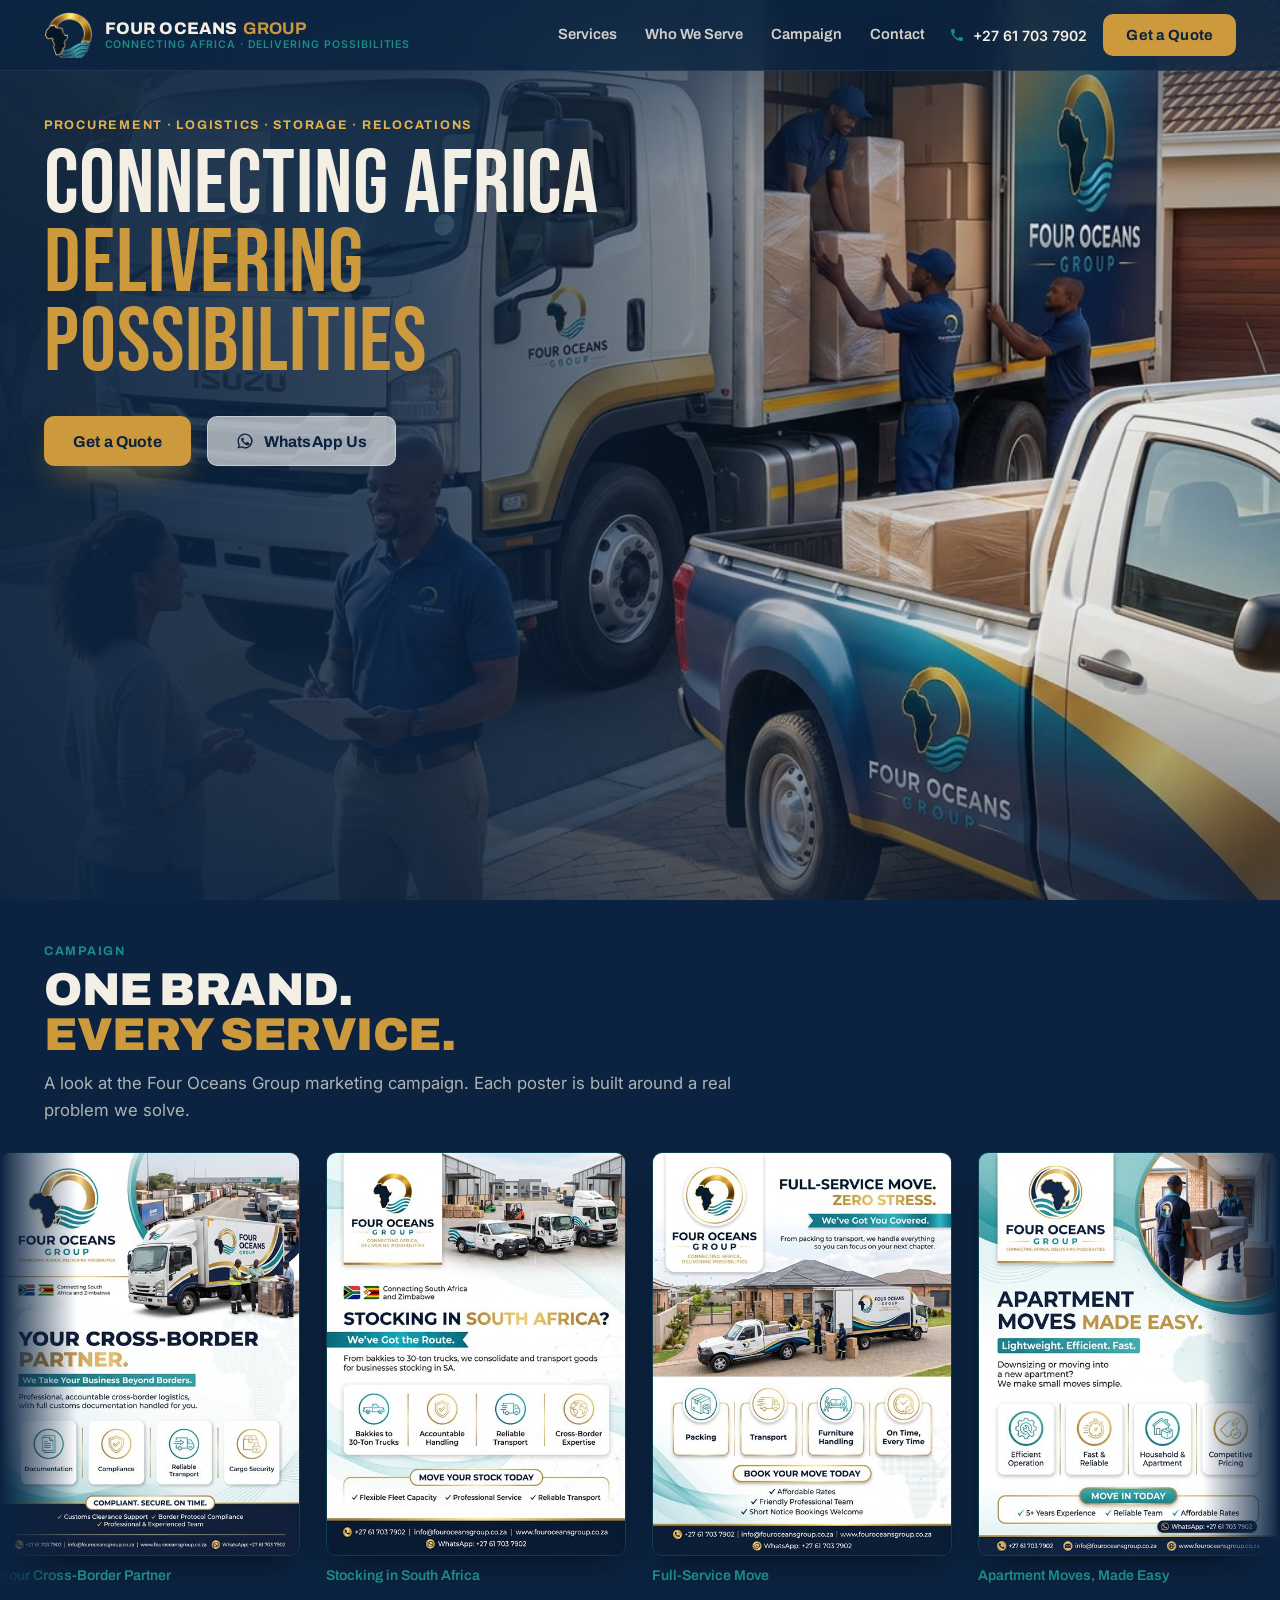
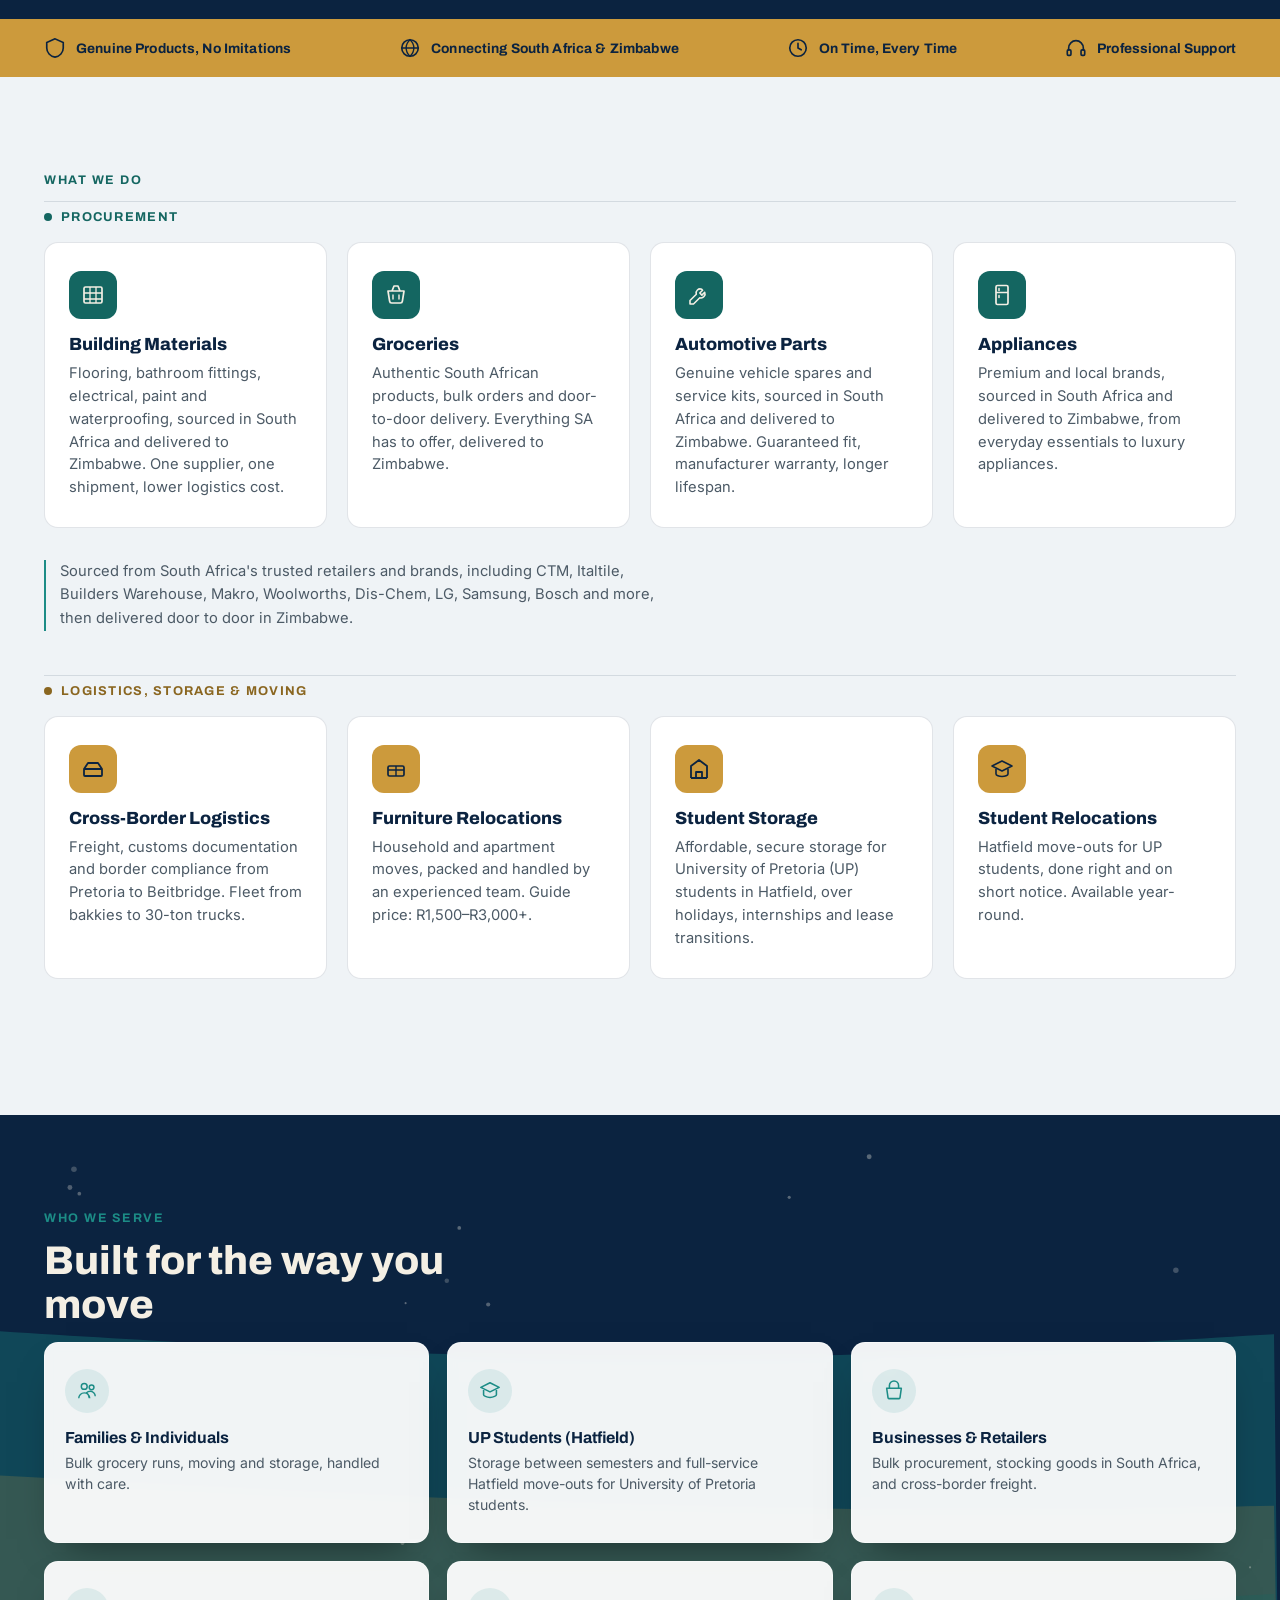
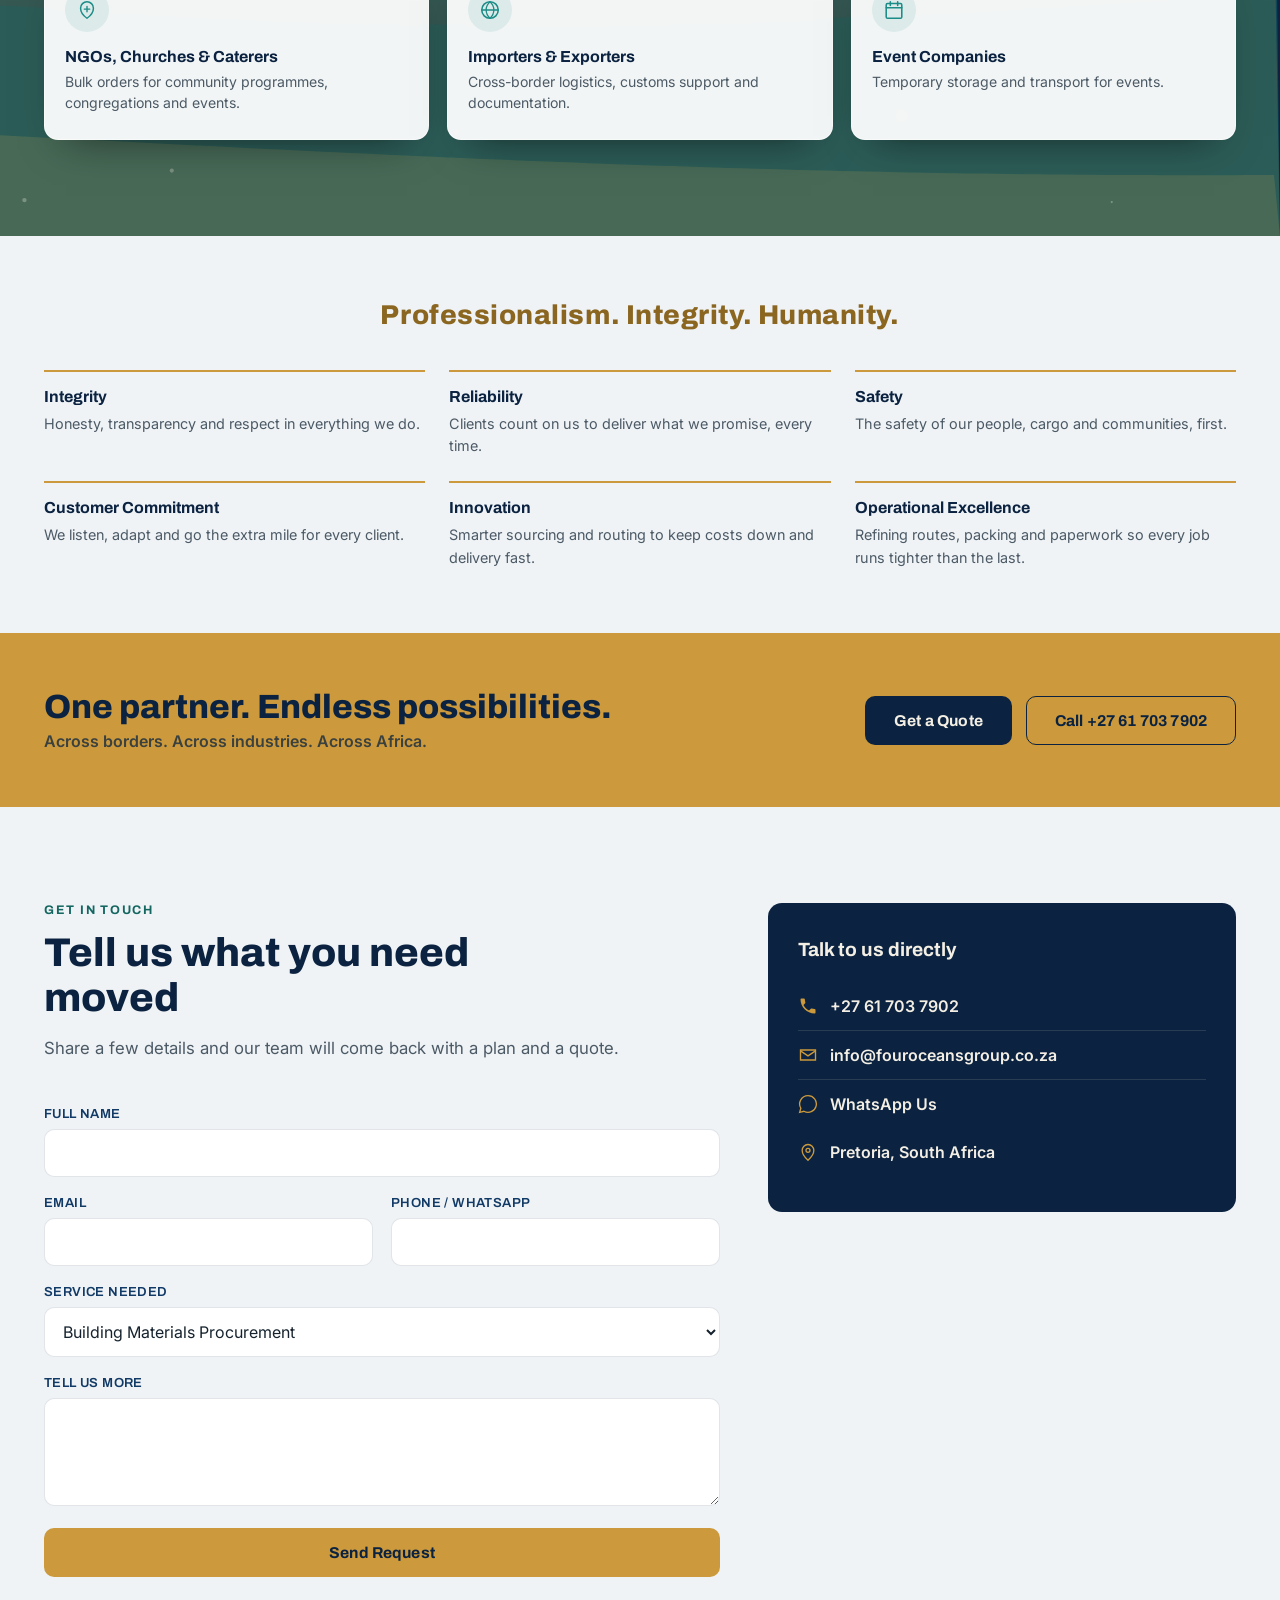
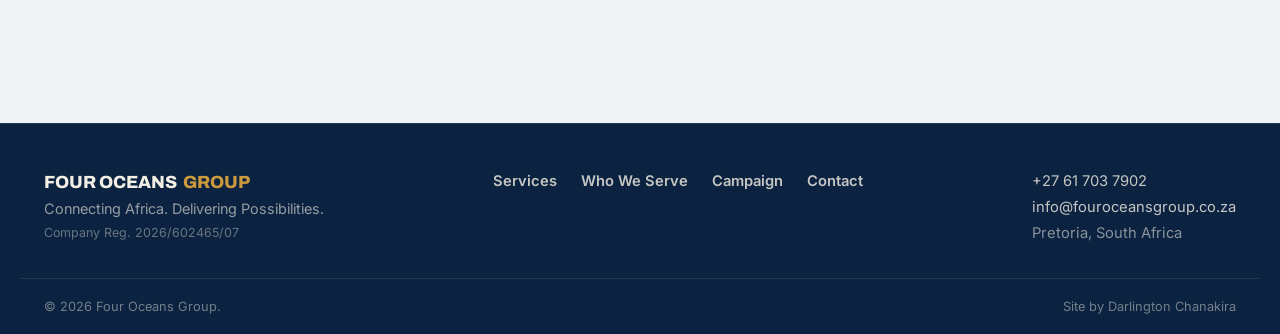
==== index.html @ b6665a86 "Remove services section heading and lead paragraph" ====
<!doctype html>
<html lang="en">
<head>
<meta charset="UTF-8">
<meta name="viewport" content="width=device-width, initial-scale=1.0">
<title>Four Oceans Group: Connecting Africa, Delivering Possibilities</title>
<meta name="description" content="Four Oceans Group delivers building materials, groceries, auto parts and appliances procurement, plus cross-border logistics, storage and relocations, connecting South Africa and Zimbabwe.">
<link rel="icon" href="data:,">
<link rel="preconnect" href="https://fonts.googleapis.com">
<link rel="preconnect" href="https://fonts.gstatic.com" crossorigin>
<link href="https://fonts.googleapis.com/css2?family=Archivo:wght@500;600;700;800;900&family=Bebas+Neue&family=Inter:wght@400;500;600;700&display=swap" rel="stylesheet">
<link rel="stylesheet" href="styles.css">
</head>
<body>

<!-- ============ NAV ============ -->
<header class="topbar" id="topbar">
  <div class="wrap topbar__inner">
    <a href="#top" class="brand" aria-label="Four Oceans Group home">
      <img class="brand__mark" src="assets/logo-mark.png" alt="" width="210" height="199">
      <span class="brand__word">
        <span class="brand__name">FOUR OCEANS<em>GROUP</em></span>
        <span class="brand__tag">Connecting Africa · Delivering Possibilities</span>
      </span>
    </a>

    <nav class="nav" id="siteNav" aria-label="Primary">
      <a href="#services">Services</a>
      <a href="#who-we-serve">Who We Serve</a>
      <a href="#campaign">Campaign</a>
      <a href="#contact">Contact</a>
    </nav>

    <div class="topbar__actions">
      <a class="phone-chip" href="tel:+27617037902">
        <svg viewBox="0 0 24 24" aria-hidden="true"><path d="M6.6 10.8c1.4 2.8 3.8 5.2 6.6 6.6l2.2-2.2c.3-.3.7-.4 1-.2 1.1.4 2.3.6 3.6.6.6 0 1 .4 1 1V20c0 .6-.4 1-1 1C10.6 21 3 13.4 3 4c0-.6.4-1 1-1h3.2c.6 0 1 .4 1 1 0 1.3.2 2.5.6 3.6.1.3 0 .7-.2 1z" fill="currentColor"/></svg>
        <span>+27 61 703 7902</span>
      </a>
      <a class="btn btn--gold" href="#contact">Get a Quote</a>
    </div>

    <button class="nav-toggle" id="navToggle" aria-expanded="false" aria-controls="siteNav" aria-label="Toggle menu">
      <span></span><span></span><span></span>
    </button>
  </div>
</header>

<main id="top">

  <!-- ============ HERO ============ -->
  <section class="hero">
    <div class="hero__bg">
      <img class="hero__photo" src="assets/hero-truck-raw.png" alt="A Four Oceans Group mover with a clipboard greeting a client on her driveway, while staff load boxes into the liveried box truck and bakkie behind them" width="1024" height="1024">
      <div class="hero__scrim"></div>
    </div>

    <div class="wrap hero__inner">
      <div class="hero__copy">
        <p class="eyebrow">Procurement · Logistics · Storage · Relocations</p>
        <h1 class="hero__headline"><span class="hero__headline-line">Connecting Africa</span><span class="hero__headline-accent">Delivering Possibilities</span></h1>
        <div class="hero__ctas">
          <a class="btn btn--gold btn--lg" href="#contact">Get a Quote</a>
          <a class="btn btn--outline btn--lg" href="https://wa.me/27617037902" target="_blank" rel="noopener">
            <svg viewBox="0 0 24 24" aria-hidden="true"><path d="M12 2a10 10 0 0 0-8.6 15.1L2 22l5.1-1.3A10 10 0 1 0 12 2zm0 18.2a8.2 8.2 0 0 1-4.2-1.1l-.3-.2-3 .8.8-2.9-.2-.3A8.2 8.2 0 1 1 12 20.2zm4.5-6.1c-.2-.1-1.5-.7-1.7-.8-.2-.1-.4-.1-.6.1-.2.2-.7.8-.8 1-.2.2-.3.2-.5.1-.2-.1-1-.4-1.9-1.2-.7-.6-1.2-1.4-1.3-1.6-.1-.2 0-.4.1-.5l.4-.4c.1-.1.2-.3.3-.4.1-.2 0-.3 0-.5s-.6-1.5-.8-2c-.2-.5-.4-.4-.6-.4h-.5c-.2 0-.5.1-.7.3-.2.2-.9.9-.9 2.2s1 2.6 1.1 2.8c.1.2 2 3 4.7 4.3.7.3 1.2.5 1.6.6.7.2 1.3.2 1.8.1.5-.1 1.5-.6 1.8-1.2.2-.6.2-1.1.2-1.2-.1-.1-.3-.2-.5-.3z" fill="currentColor"/></svg>
            <span>WhatsApp Us</span>
          </a>
        </div>
      </div>
    </div>
  </section>

  <!-- ============ POSTER CAMPAIGN ============ -->
  <section class="poster-campaign" id="campaign">
    <div class="wrap">
      <p class="eyebrow eyebrow--dark">Campaign</p>
      <h2 class="section-title">One brand.<span class="poster-campaign__accent">Every service.</span></h2>
      <p class="section-lead">A look at the Four Oceans Group marketing campaign. Each poster is built around a real problem we solve.</p>
    </div>

    <div class="poster-marquee" role="region" aria-label="Four Oceans Group poster campaign">
      <div class="poster-marquee__track" id="posterTrack">
        <div class="poster-marquee__item"><img src="assets/posters/Your-Cross-Border-Partner-Poster.jpg" alt="Four Oceans Group poster: Your Cross-Border Partner" loading="lazy"><span>Your Cross-Border Partner</span></div>
        <div class="poster-marquee__item"><img src="assets/posters/Stocking-In-South-Africa-Poster.jpg" alt="Four Oceans Group poster: Stocking in South Africa" loading="lazy"><span>Stocking in South Africa</span></div>
        <div class="poster-marquee__item"><img src="assets/posters/Full-Service-Move-Poster.jpg" alt="Four Oceans Group poster: Full-Service Move" loading="lazy"><span>Full-Service Move</span></div>
        <div class="poster-marquee__item"><img src="assets/posters/Apartment-Moves-Made-Easy-Poster.jpg" alt="Four Oceans Group poster: Apartment Moves, Made Easy" loading="lazy"><span>Apartment Moves, Made Easy</span></div>
        <div class="poster-marquee__item"><img src="assets/posters/Everything-SA-Poster.jpg" alt="Four Oceans Group poster: Everything SA" loading="lazy"><span>Everything SA</span></div>
        <div class="poster-marquee__item"><img src="assets/posters/Bulk-Orders-For-Business-Poster.jpg" alt="Four Oceans Group poster: Bulk Orders for Business" loading="lazy"><span>Bulk Orders for Business</span></div>
        <div class="poster-marquee__item"><img src="assets/posters/Genuine-Parts-Poster.jpg" alt="Four Oceans Group poster: Genuine Parts" loading="lazy"><span>Genuine Parts</span></div>
        <div class="poster-marquee__item"><img src="assets/posters/Service-Kits-Poster.jpg" alt="Four Oceans Group poster: Service Kits" loading="lazy"><span>Service Kits</span></div>
        <div class="poster-marquee__item"><img src="assets/posters/Premium-Appliances-Poster.jpg" alt="Four Oceans Group poster: Premium Appliances" loading="lazy"><span>Premium Appliances</span></div>
        <div class="poster-marquee__item"><img src="assets/posters/Everyday-Appliances-Poster.jpg" alt="Four Oceans Group poster: Everyday Appliances" loading="lazy"><span>Everyday Appliances</span></div>
        <div class="poster-marquee__item"><img src="assets/posters/Flooring-Sorted-Poster.jpg" alt="Four Oceans Group poster: Flooring Sorted" loading="lazy"><span>Flooring Sorted</span></div>
        <div class="poster-marquee__item"><img src="assets/posters/Finish-It-Properly-Poster.jpg" alt="Four Oceans Group poster: Finish It Properly" loading="lazy"><span>Finish It Properly</span></div>
        <div class="poster-marquee__item"><img src="assets/posters/Bathrooms-Built-Right-Poster.jpg" alt="Four Oceans Group poster: Bathrooms, Built Right" loading="lazy"><span>Bathrooms, Built Right</span></div>
        <div class="poster-marquee__item"><img src="assets/posters/Life-In-Transit-Poster.jpg" alt="Four Oceans Group poster: Life in Transit" loading="lazy"><span>Life in Transit</span></div>
        <div class="poster-marquee__item"><img src="assets/posters/Holiday-Storage-Poster.jpg" alt="Four Oceans Group poster: Holiday Storage" loading="lazy"><span>Holiday Storage</span></div>
        <div class="poster-marquee__item"><img src="assets/posters/Bakkie-Only-Poster.jpg" alt="Four Oceans Group poster: Bakkie-Only Service" loading="lazy"><span>Bakkie-Only Service</span></div>
        <div class="poster-marquee__item"><img src="assets/posters/Last-Minute-Move-Poster.jpg" alt="Four Oceans Group poster: Last-Minute Move" loading="lazy"><span>Last-Minute Move</span></div>
        <div class="poster-marquee__item"><img src="assets/posters/Move-Out-Assistance-Poster.jpg" alt="Four Oceans Group poster: Move-Out Assistance" loading="lazy"><span>Move-Out Assistance</span></div>
        <div class="poster-marquee__item"><img src="assets/posters/Hatfield-Move-Out-Poster.jpg" alt="Four Oceans Group poster: Hatfield Move-Out" loading="lazy"><span>Hatfield Move-Out</span></div>
        <!-- duplicate set for seamless loop -->
        <div class="poster-marquee__item" aria-hidden="true"><img src="assets/posters/Your-Cross-Border-Partner-Poster.jpg" alt="" loading="lazy"><span>Your Cross-Border Partner</span></div>
        <div class="poster-marquee__item" aria-hidden="true"><img src="assets/posters/Stocking-In-South-Africa-Poster.jpg" alt="" loading="lazy"><span>Stocking in South Africa</span></div>
        <div class="poster-marquee__item" aria-hidden="true"><img src="assets/posters/Full-Service-Move-Poster.jpg" alt="" loading="lazy"><span>Full-Service Move</span></div>
        <div class="poster-marquee__item" aria-hidden="true"><img src="assets/posters/Apartment-Moves-Made-Easy-Poster.jpg" alt="" loading="lazy"><span>Apartment Moves, Made Easy</span></div>
        <div class="poster-marquee__item" aria-hidden="true"><img src="assets/posters/Everything-SA-Poster.jpg" alt="" loading="lazy"><span>Everything SA</span></div>
        <div class="poster-marquee__item" aria-hidden="true"><img src="assets/posters/Bulk-Orders-For-Business-Poster.jpg" alt="" loading="lazy"><span>Bulk Orders for Business</span></div>
        <div class="poster-marquee__item" aria-hidden="true"><img src="assets/posters/Genuine-Parts-Poster.jpg" alt="" loading="lazy"><span>Genuine Parts</span></div>
        <div class="poster-marquee__item" aria-hidden="true"><img src="assets/posters/Service-Kits-Poster.jpg" alt="" loading="lazy"><span>Service Kits</span></div>
        <div class="poster-marquee__item" aria-hidden="true"><img src="assets/posters/Premium-Appliances-Poster.jpg" alt="" loading="lazy"><span>Premium Appliances</span></div>
        <div class="poster-marquee__item" aria-hidden="true"><img src="assets/posters/Everyday-Appliances-Poster.jpg" alt="" loading="lazy"><span>Everyday Appliances</span></div>
        <div class="poster-marquee__item" aria-hidden="true"><img src="assets/posters/Flooring-Sorted-Poster.jpg" alt="" loading="lazy"><span>Flooring Sorted</span></div>
        <div class="poster-marquee__item" aria-hidden="true"><img src="assets/posters/Finish-It-Properly-Poster.jpg" alt="" loading="lazy"><span>Finish It Properly</span></div>
        <div class="poster-marquee__item" aria-hidden="true"><img src="assets/posters/Bathrooms-Built-Right-Poster.jpg" alt="" loading="lazy"><span>Bathrooms, Built Right</span></div>
        <div class="poster-marquee__item" aria-hidden="true"><img src="assets/posters/Life-In-Transit-Poster.jpg" alt="" loading="lazy"><span>Life in Transit</span></div>
        <div class="poster-marquee__item" aria-hidden="true"><img src="assets/posters/Holiday-Storage-Poster.jpg" alt="" loading="lazy"><span>Holiday Storage</span></div>
        <div class="poster-marquee__item" aria-hidden="true"><img src="assets/posters/Bakkie-Only-Poster.jpg" alt="" loading="lazy"><span>Bakkie-Only Service</span></div>
        <div class="poster-marquee__item" aria-hidden="true"><img src="assets/posters/Last-Minute-Move-Poster.jpg" alt="" loading="lazy"><span>Last-Minute Move</span></div>
        <div class="poster-marquee__item" aria-hidden="true"><img src="assets/posters/Move-Out-Assistance-Poster.jpg" alt="" loading="lazy"><span>Move-Out Assistance</span></div>
        <div class="poster-marquee__item" aria-hidden="true"><img src="assets/posters/Hatfield-Move-Out-Poster.jpg" alt="" loading="lazy"><span>Hatfield Move-Out</span></div>
      </div>
    </div>
  </section>

  <!-- ============ TRUST STRIP ============ -->
  <section class="trust-strip">
    <div class="wrap trust-strip__inner">
      <div class="trust-item"><svg viewBox="0 0 24 24" aria-hidden="true"><path d="M12 2 3 6v6c0 5 3.8 9 9 10 5.2-1 9-5 9-10V6l-9-4z" fill="none" stroke="currentColor" stroke-width="1.8"/></svg><span>Genuine Products, No Imitations</span></div>
      <div class="trust-item"><svg viewBox="0 0 24 24" aria-hidden="true"><circle cx="12" cy="12" r="9" fill="none" stroke="currentColor" stroke-width="1.8"/><path d="M3 12h18M12 3c2.8 2.5 4.2 5.7 4.2 9S14.8 18.5 12 21c-2.8-2.5-4.2-5.7-4.2-9S9.2 5.5 12 3z" fill="none" stroke="currentColor" stroke-width="1.5"/></svg><span>Connecting South Africa &amp; Zimbabwe</span></div>
      <div class="trust-item"><svg viewBox="0 0 24 24" aria-hidden="true"><circle cx="12" cy="12" r="9" fill="none" stroke="currentColor" stroke-width="1.8"/><path d="M12 7v5l3.5 2" fill="none" stroke="currentColor" stroke-width="1.8" stroke-linecap="round"/></svg><span>On Time, Every Time</span></div>
      <div class="trust-item"><svg viewBox="0 0 24 24" aria-hidden="true"><path d="M4 15v-3a8 8 0 0 1 16 0v3" fill="none" stroke="currentColor" stroke-width="1.8"/><rect x="2.5" y="14" width="4" height="6" rx="1.2" fill="none" stroke="currentColor" stroke-width="1.8"/><rect x="17.5" y="14" width="4" height="6" rx="1.2" fill="none" stroke="currentColor" stroke-width="1.8"/></svg><span>Professional Support</span></div>
    </div>
  </section>

  <!-- ============ SERVICES ============ -->
  <section class="services" id="services">
    <div class="wrap">
      <p class="eyebrow eyebrow--dark">What We Do</p>

      <h3 class="services__group-title services__group-title--procurement">Procurement</h3>
      <div class="services__grid services__grid--quad services__grid--procurement">
        <article class="service-card">
          <div class="service-card__icon"><svg viewBox="0 0 24 24"><rect x="3" y="4" width="18" height="16" rx="1.5" fill="none" stroke="#F4EFE4" stroke-width="1.7"/><path d="M3 10h18M3 16h18M9 4v16M15 4v16" stroke="#F4EFE4" stroke-width="1.3"/></svg></div>
          <h3>Building Materials</h3>
          <p>Flooring, bathroom fittings, electrical, paint and waterproofing, sourced in South Africa and delivered to Zimbabwe. One supplier, one shipment, lower logistics cost.</p>
        </article>
        <article class="service-card">
          <div class="service-card__icon"><svg viewBox="0 0 24 24"><path d="M4 8h16l-1.6 10.2a2 2 0 0 1-2 1.8H7.6a2 2 0 0 1-2-1.8L4 8Z M8 8 10 3h4l2 5" fill="none" stroke="#F4EFE4" stroke-width="1.7" stroke-linejoin="round"/><path d="M9 12v4M15 12v4" stroke="#F4EFE4" stroke-width="1.4" stroke-linecap="round"/></svg></div>
          <h3>Groceries</h3>
          <p>Authentic South African products, bulk orders and door-to-door delivery. Everything SA has to offer, delivered to Zimbabwe.</p>
        </article>
        <article class="service-card">
          <div class="service-card__icon"><svg viewBox="0 0 24 24"><path d="M14.7 6.3a4 4 0 0 0-5.4 4.9L3 17.5V21h3.5l6.3-6.3a4 4 0 0 0 4.9-5.4l-2.8 2.8-2.1-2.1 2.8-2.8Z" fill="none" stroke="#F4EFE4" stroke-width="1.6" stroke-linejoin="round"/></svg></div>
          <h3>Automotive Parts</h3>
          <p>Genuine vehicle spares and service kits, sourced in South Africa and delivered to Zimbabwe. Guaranteed fit, manufacturer warranty, longer lifespan.</p>
        </article>
        <article class="service-card">
          <div class="service-card__icon"><svg viewBox="0 0 24 24"><rect x="6" y="2.5" width="12" height="19" rx="1.5" fill="none" stroke="#F4EFE4" stroke-width="1.7"/><path d="M6 9.5h12" stroke="#F4EFE4" stroke-width="1.5"/><path d="M9 5.5v2M9 12.5v2" stroke="#F4EFE4" stroke-width="1.5" stroke-linecap="round"/></svg></div>
          <h3>Appliances</h3>
          <p>Premium and local brands, sourced in South Africa and delivered to Zimbabwe, from everyday essentials to luxury appliances.</p>
        </article>
      </div>
      <p class="services__partners">Sourced from South Africa's trusted retailers and brands, including CTM, Italtile, Builders Warehouse, Makro, Woolworths, Dis-Chem, LG, Samsung, Bosch and more, then delivered door to door in Zimbabwe.</p>

      <h3 class="services__group-title services__group-title--logistics">Logistics, Storage &amp; Moving</h3>
      <div class="services__grid services__grid--quad services__grid--logistics">
        <article class="service-card">
          <div class="service-card__icon"><svg viewBox="0 0 24 24"><path d="M3 12h18M3 12l4-6h10l4 6M3 12v6a1 1 0 0 0 1 1h16a1 1 0 0 0 1-1v-6" fill="none" stroke="#0B2340" stroke-width="1.8" stroke-linecap="round" stroke-linejoin="round"/></svg></div>
          <h3>Cross-Border Logistics</h3>
          <p>Freight, customs documentation and border compliance from Pretoria to Beitbridge. Fleet from bakkies to 30-ton trucks.</p>
        </article>
        <article class="service-card">
          <div class="service-card__icon"><svg viewBox="0 0 24 24"><rect x="4" y="9" width="16" height="10" rx="1.5" fill="none" stroke="#0B2340" stroke-width="1.7"/><path d="M4 13h16M12 9v10" stroke="#0B2340" stroke-width="1.4"/></svg></div>
          <h3>Furniture Relocations</h3>
          <p>Household and apartment moves, packed and handled by an experienced team. Guide price: R1,500&ndash;R3,000+.</p>
        </article>
        <article class="service-card">
          <div class="service-card__icon"><svg viewBox="0 0 24 24"><path d="M4 21V9l8-6 8 6v12M4 21h16M9 21v-6h6v6" fill="none" stroke="#0B2340" stroke-width="1.8" stroke-linejoin="round"/></svg></div>
          <h3>Student Storage</h3>
          <p>Affordable, secure storage for University of Pretoria (UP) students in Hatfield, over holidays, internships and lease transitions.</p>
        </article>
        <article class="service-card">
          <div class="service-card__icon"><svg viewBox="0 0 24 24"><path d="M12 4 2 9l10 5 10-5-10-5Z" fill="none" stroke="#0B2340" stroke-width="1.6" stroke-linejoin="round"/><path d="M6 12v5c0 1.4 3 2.5 6 2.5s6-1.1 6-2.5v-5" fill="none" stroke="#0B2340" stroke-width="1.6"/></svg></div>
          <h3>Student Relocations</h3>
          <p>Hatfield move-outs for UP students, done right and on short notice. Available year-round.</p>
        </article>
      </div>
    </div>
  </section>

  <!-- ============ WHO WE SERVE ============ -->
  <section class="serve" id="who-we-serve">
    <canvas class="serve__canvas" id="serveCanvas" aria-hidden="true"></canvas>
    <div class="wrap">
      <p class="eyebrow eyebrow--dark">Who We Serve</p>
      <h2 class="section-title">Built for the way you move</h2>

      <div class="serve__grid">
        <div class="serve-card">
          <div class="serve-card__icon"><svg viewBox="0 0 24 24"><circle cx="9" cy="7" r="3.2" fill="none" stroke="#1C8C86" stroke-width="1.6"/><circle cx="17" cy="8" r="2.6" fill="none" stroke="#1C8C86" stroke-width="1.6"/><path d="M3 20c0-3.3 2.7-6 6-6s6 2.7 6 6M14.5 20c0-2.6-1.2-4.8-3-6.1 1-1 2.4-1.6 4-1.6 3 0 5.5 2.5 5.5 5.5" fill="none" stroke="#1C8C86" stroke-width="1.5"/></svg></div>
          <h3>Families &amp; Individuals</h3>
          <p>Bulk grocery runs, moving and storage, handled with care.</p>
        </div>
        <div class="serve-card">
          <div class="serve-card__icon"><svg viewBox="0 0 24 24"><path d="M12 3 2 8l10 5 10-5-10-5Zm-7 8v5c0 1.1 3.1 3 7 3s7-1.9 7-3v-5" fill="none" stroke="#1C8C86" stroke-width="1.7" stroke-linejoin="round"/></svg></div>
          <h3>UP Students (Hatfield)</h3>
          <p>Storage between semesters and full-service Hatfield move-outs for University of Pretoria students.</p>
        </div>
        <div class="serve-card">
          <div class="serve-card__icon"><svg viewBox="0 0 24 24"><path d="M4 9h16l-1.5 10.5a1 1 0 0 1-1 .8H6.5a1 1 0 0 1-1-.8L4 9Zm3 0V6a5 5 0 0 1 10 0v3" fill="none" stroke="#1C8C86" stroke-width="1.7" stroke-linejoin="round"/></svg></div>
          <h3>Businesses &amp; Retailers</h3>
          <p>Bulk procurement, stocking goods in South Africa, and cross-border freight.</p>
        </div>
        <div class="serve-card">
          <div class="serve-card__icon"><svg viewBox="0 0 24 24"><path d="M12 21s-7-5-7-11a7 7 0 0 1 14 0c0 6-7 11-7 11Z" fill="none" stroke="#1C8C86" stroke-width="1.6" stroke-linejoin="round"/><path d="M9 11h6M12 8v6" stroke="#1C8C86" stroke-width="1.5" stroke-linecap="round"/></svg></div>
          <h3>NGOs, Churches &amp; Caterers</h3>
          <p>Bulk orders for community programmes, congregations and events.</p>
        </div>
        <div class="serve-card">
          <div class="serve-card__icon"><svg viewBox="0 0 24 24"><circle cx="12" cy="12" r="9" fill="none" stroke="#1C8C86" stroke-width="1.7"/><path d="M3 12h18M12 3c2.8 2.5 4.2 5.7 4.2 9S14.8 18.5 12 21c-2.8-2.5-4.2-5.7-4.2-9S9.2 5.5 12 3z" fill="none" stroke="#1C8C86" stroke-width="1.4"/></svg></div>
          <h3>Importers &amp; Exporters</h3>
          <p>Cross-border logistics, customs support and documentation.</p>
        </div>
        <div class="serve-card">
          <div class="serve-card__icon"><svg viewBox="0 0 24 24"><rect x="3.5" y="5" width="17" height="16" rx="1.5" fill="none" stroke="#1C8C86" stroke-width="1.7"/><path d="M3.5 9.5h17M8 3v4M16 3v4" stroke="#1C8C86" stroke-width="1.7" stroke-linecap="round"/></svg></div>
          <h3>Event Companies</h3>
          <p>Temporary storage and transport for events.</p>
        </div>
      </div>
    </div>
  </section>

  <!-- ============ VALUES BAND ============ -->
  <section class="values">
    <div class="wrap values__inner">
      <p class="values__lead">Professionalism. Integrity. Humanity.</p>
      <div class="values__grid">
        <div class="value"><span>Integrity</span><p>Honesty, transparency and respect in everything we do.</p></div>
        <div class="value"><span>Reliability</span><p>Clients count on us to deliver what we promise, every time.</p></div>
        <div class="value"><span>Safety</span><p>The safety of our people, cargo and communities, first.</p></div>
        <div class="value"><span>Customer Commitment</span><p>We listen, adapt and go the extra mile for every client.</p></div>
        <div class="value"><span>Innovation</span><p>Smarter sourcing and routing to keep costs down and delivery fast.</p></div>
        <div class="value"><span>Operational Excellence</span><p>Refining routes, packing and paperwork so every job runs tighter than the last.</p></div>
      </div>
    </div>
  </section>

  <!-- ============ CTA BAND ============ -->
  <section class="cta-band">
    <div class="wrap cta-band__inner">
      <div>
        <h2>One partner. Endless possibilities.</h2>
        <p>Across borders. Across industries. Across Africa.</p>
      </div>
      <div class="cta-band__actions">
        <a class="btn btn--gold btn--lg" href="#contact">Get a Quote</a>
        <a class="btn btn--ghost btn--lg" href="tel:+27617037902">Call +27 61 703 7902</a>
      </div>
    </div>
  </section>

  <!-- ============ CONTACT ============ -->
  <section class="contact" id="contact">
    <div class="wrap contact__inner">
      <div class="contact__form-wrap">
        <p class="eyebrow eyebrow--dark">Get In Touch</p>
        <h2 class="section-title">Tell us what you need moved</h2>
        <p class="section-lead">Share a few details and our team will come back with a plan and a quote.</p>

        <form id="quoteForm" class="quote-form" novalidate>
          <div class="form-row">
            <label for="name">Full name</label>
            <input type="text" id="name" name="name" required autocomplete="name">
          </div>
          <div class="form-row form-row--split">
            <div>
              <label for="email">Email</label>
              <input type="email" id="email" name="email" required autocomplete="email">
            </div>
            <div>
              <label for="phone">Phone / WhatsApp</label>
              <input type="tel" id="phone" name="phone" autocomplete="tel">
            </div>
          </div>
          <div class="form-row">
            <label for="service">Service needed</label>
            <select id="service" name="service">
              <option>Building Materials Procurement</option>
              <option>Grocery Procurement</option>
              <option>Automotive Parts Procurement</option>
              <option>Household Appliances Procurement</option>
              <option>Furniture Relocations</option>
              <option>Cross-Border Logistics</option>
              <option>Student Storage</option>
              <option>Student Relocations</option>
              <option>Not sure yet</option>
            </select>
          </div>
          <div class="form-row">
            <label for="message">Tell us more</label>
            <textarea id="message" name="message" rows="4"></textarea>
          </div>
          <button type="submit" class="btn btn--gold btn--lg btn--full">Send Request</button>
          <p class="form-status" id="formStatus" role="status" aria-live="polite"></p>
        </form>
      </div>

      <aside class="contact__direct">
        <h3>Talk to us directly</h3>
        <a class="direct-link" href="tel:+27617037902">
          <svg viewBox="0 0 24 24" aria-hidden="true"><path d="M6.6 10.8c1.4 2.8 3.8 5.2 6.6 6.6l2.2-2.2c.3-.3.7-.4 1-.2 1.1.4 2.3.6 3.6.6.6 0 1 .4 1 1V20c0 .6-.4 1-1 1C10.6 21 3 13.4 3 4c0-.6.4-1 1-1h3.2c.6 0 1 .4 1 1 0 1.3.2 2.5.6 3.6.1.3 0 .7-.2 1z" fill="currentColor"/></svg>
          <span>+27 61 703 7902</span>
        </a>
        <a class="direct-link" href="mailto:info@fouroceansgroup.co.za">
          <svg viewBox="0 0 24 24" aria-hidden="true"><path d="M3 6h18v12H3z" fill="none" stroke="currentColor" stroke-width="1.6"/><path d="m3 7 9 6 9-6" fill="none" stroke="currentColor" stroke-width="1.6"/></svg>
          <span>info@fouroceansgroup.co.za</span>
        </a>
        <a class="direct-link" href="https://wa.me/27617037902" target="_blank" rel="noopener">
          <svg viewBox="0 0 24 24" aria-hidden="true"><path d="M12 2a10 10 0 0 0-8.6 15.1L2 22l5.1-1.3A10 10 0 1 0 12 2z" fill="none" stroke="currentColor" stroke-width="1.6"/></svg>
          <span>WhatsApp Us</span>
        </a>
        <div class="direct-link direct-link--static">
          <svg viewBox="0 0 24 24" aria-hidden="true"><path d="M12 22s7-6.2 7-12A7 7 0 0 0 5 10c0 5.8 7 12 7 12Z" fill="none" stroke="currentColor" stroke-width="1.6"/><circle cx="12" cy="10" r="2.4" fill="none" stroke="currentColor" stroke-width="1.6"/></svg>
          <span>Pretoria, South Africa</span>
        </div>
      </aside>
    </div>
  </section>

</main>

<!-- ============ FOOTER ============ -->
<footer class="footer">
  <div class="wrap footer__inner">
    <div class="footer__brand">
      <span class="footer__name">FOUR OCEANS<em>GROUP</em></span>
      <p>Connecting Africa. Delivering Possibilities.</p>
      <p class="footer__reg">Company Reg. 2026/602465/07</p>
    </div>
    <nav class="footer__nav" aria-label="Footer">
      <a href="#services">Services</a>
      <a href="#who-we-serve">Who We Serve</a>
      <a href="#campaign">Campaign</a>
      <a href="#contact">Contact</a>
    </nav>
    <div class="footer__contact">
      <a href="tel:+27617037902">+27 61 703 7902</a>
      <a href="mailto:info@fouroceansgroup.co.za">info@fouroceansgroup.co.za</a>
      <span>Pretoria, South Africa</span>
    </div>
  </div>
  <div class="wrap footer__bottom">
    <span>&copy; 2026 Four Oceans Group.</span>
    <a class="footer__credit" href="https://darlingtonchanakira.com" target="_blank" rel="noopener">Site by Darlington Chanakira</a>
  </div>
</footer>

<a class="whatsapp-fab" href="https://wa.me/27617037902" target="_blank" rel="noopener" aria-label="Chat with Four Oceans Group on WhatsApp">
  <svg viewBox="0 0 24 24" aria-hidden="true"><path d="M12 2a10 10 0 0 0-8.6 15.1L2 22l5.1-1.3A10 10 0 1 0 12 2zm0 18.2a8.2 8.2 0 0 1-4.2-1.1l-.3-.2-3 .8.8-2.9-.2-.3A8.2 8.2 0 1 1 12 20.2zm4.5-6.1c-.2-.1-1.5-.7-1.7-.8-.2-.1-.4-.1-.6.1-.2.2-.7.8-.8 1-.2.2-.3.2-.5.1-.2-.1-1-.4-1.9-1.2-.7-.6-1.2-1.4-1.3-1.6-.1-.2 0-.4.1-.5l.4-.4c.1-.1.2-.3.3-.4.1-.2 0-.3 0-.5s-.6-1.5-.8-2c-.2-.5-.4-.4-.6-.4h-.5c-.2 0-.5.1-.7.3-.2.2-.9.9-.9 2.2s1 2.6 1.1 2.8c.1.2 2 3 4.7 4.3.7.3 1.2.5 1.6.6.7.2 1.3.2 1.8.1.5-.1 1.5-.6 1.8-1.2.2-.6.2-1.1.2-1.2-.1-.1-.3-.2-.5-.3z" fill="currentColor"/></svg>
</a>

<script src="script.js"></script>
</body>
</html>
---- styles.css ----
/* ============ Tokens ============ */
:root {
  --navy-deep: #0B2340;
  --navy: #123A66;
  --navy-soft: #1B4A80;
  --gold: #CC9A3C;
  --gold-bright: #E3B24E;
  --gold-deep: #8A6620; /* accessible on-light text/icon variant of --gold */
  --teal: #1C8C86;
  --teal-deep: #146661;
  --canvas: #FAF7F2;
  --panel: #EFF3F6;
  --ink: #16232E;
  --ink-soft: #4C5A66;
  --cream: #F4EFE4;
  --line: rgba(11,35,64,.12);
  --shadow: 0 20px 50px -20px rgba(11,35,64,.35);
  --radius: 14px;
  --font-display: "Archivo", sans-serif;
  --font-hero: "Bebas Neue", "Archivo", sans-serif;
  --font-body: "Inter", sans-serif;
}

@media (prefers-color-scheme: dark) {
  :root { color-scheme: dark; }
}

* { box-sizing: border-box; }
html { scroll-behavior: smooth; scroll-padding-top: 76px; }
@media (prefers-reduced-motion: reduce) {
  html { scroll-behavior: auto; }
  *, *::before, *::after { animation-duration: 0.001ms !important; animation-iteration-count: 1 !important; transition-duration: 0.001ms !important; }
}

body {
  margin: 0;
  font-family: var(--font-body);
  color: var(--ink);
  background: var(--canvas);
  -webkit-font-smoothing: antialiased;
}

img, svg { display: block; max-width: 100%; }
a { color: inherit; text-decoration: none; }
button { font: inherit; cursor: pointer; }
input, select, textarea { font: inherit; }

.wrap {
  max-width: 1240px;
  margin: 0 auto;
  padding: 0 24px;
}

:focus-visible {
  outline: 3px solid var(--teal);
  outline-offset: 3px;
}

/* ============ Type helpers ============ */
.eyebrow {
  font-family: var(--font-display);
  font-weight: 700;
  font-size: 0.78rem;
  letter-spacing: 0.14em;
  text-transform: uppercase;
  color: var(--gold-bright);
  margin: 0 0 14px;
}
.eyebrow--dark { color: var(--teal-deep); }

.section-title {
  font-family: var(--font-display);
  font-weight: 800;
  font-size: clamp(1.7rem, 3.2vw, 2.5rem);
  line-height: 1.12;
  color: var(--navy-deep);
  margin: 0 0 14px;
  max-width: 20ch;
}

.section-lead {
  font-size: 1.05rem;
  color: var(--ink-soft);
  max-width: 56ch;
  margin: 0 0 44px;
  line-height: 1.6;
}

/* ============ Buttons ============ */
.btn {
  display: inline-flex;
  align-items: center;
  justify-content: center;
  gap: 10px;
  font-family: var(--font-display);
  font-weight: 700;
  font-size: 0.92rem;
  letter-spacing: 0.01em;
  padding: 12px 22px;
  border-radius: 10px;
  border: 1.5px solid transparent;
  transition: transform .15s ease, background .2s ease, border-color .2s ease, box-shadow .2s ease;
}
.btn svg { width: 18px; height: 18px; }
.btn--lg { padding: 15px 28px; font-size: 0.98rem; }
.btn--full { width: 100%; }
.btn--gold { background: var(--gold); color: var(--navy-deep); }
.btn--gold:hover { background: var(--gold-bright); transform: translateY(-2px); }
.btn--outline { border-color: rgba(255,255,255,.4); color: var(--navy-deep); background: rgba(255,255,255,.6); }
.btn--outline:hover { border-color: var(--teal); background: #fff; transform: translateY(-2px); }
.btn--ghost { border-color: rgba(244,239,228,.5); color: var(--cream); }
.btn--ghost:hover { border-color: var(--gold); color: var(--gold-bright); }

/* ============ Topbar ============ */
.topbar {
  position: fixed;
  top: 0;
  left: 0;
  right: 0;
  z-index: 50;
  background: rgba(11,35,64,.8);
  backdrop-filter: blur(12px);
  -webkit-backdrop-filter: blur(12px);
  border-bottom: 1px solid rgba(244,239,228,.08);
}
.topbar__inner {
  display: flex;
  align-items: center;
  gap: 24px;
  padding-top: 12px;
  padding-bottom: 12px;
}

.brand { display: flex; align-items: center; gap: 12px; margin-right: auto; }
.brand__mark { height: 46px; width: auto; flex-shrink: 0; object-fit: contain; }
.brand__word { display: flex; flex-direction: column; line-height: 1.15; }
.brand__name {
  font-family: var(--font-display);
  font-weight: 800;
  font-size: 1.05rem;
  letter-spacing: .01em;
  color: var(--cream);
}
.brand__name em {
  font-style: normal;
  color: var(--gold);
  margin-left: 6px;
  font-weight: 700;
}
.brand__tag {
  font-size: .66rem;
  letter-spacing: .09em;
  text-transform: uppercase;
  color: var(--teal);
  font-weight: 600;
}

.nav { display: flex; gap: 28px; }
.nav a {
  font-family: var(--font-display);
  font-weight: 600;
  font-size: .92rem;
  color: rgba(244,239,228,.85);
  padding: 6px 0;
  border-bottom: 2px solid transparent;
  transition: border-color .2s ease, color .2s ease;
}
.nav a:hover { color: var(--gold-bright); border-color: var(--gold); }

.topbar__actions { display: flex; align-items: center; gap: 16px; }
.phone-chip {
  display: flex; align-items: center; gap: 8px;
  color: var(--cream);
  font-size: .88rem;
  font-weight: 600;
}
.phone-chip svg { width: 16px; height: 16px; color: var(--teal); }

.nav-toggle {
  display: none;
  flex-direction: column;
  gap: 5px;
  background: none;
  border: none;
  padding: 6px;
}
.nav-toggle span { width: 24px; height: 2px; background: var(--cream); border-radius: 2px; }

/* ============ Hero ============ */
.hero {
  position: relative;
  min-height: 100vh;
  display: flex;
  align-items: flex-start;
  overflow: hidden;
  background: var(--navy-deep);
}
.hero__bg {
  position: absolute;
  inset: 0;
  z-index: 0;
}
.hero__photo {
  width: 100%;
  height: 100%;
  object-fit: cover;
  object-position: center 38%;
}
.hero__scrim {
  position: absolute;
  inset: 0;
  background:
    linear-gradient(90deg, rgba(11,35,64,.94) 0%, rgba(11,35,64,.8) 32%, rgba(11,35,64,.35) 58%, rgba(11,35,64,.08) 78%),
    linear-gradient(180deg, rgba(11,35,64,.6) 0%, rgba(11,35,64,0) 20%, rgba(11,35,64,0) 72%, rgba(11,35,64,.55) 100%);
}

.hero__inner {
  position: relative;
  z-index: 1;
  width: 100%;
  padding-top: 118px;
}

.hero__copy { max-width: 620px; }

.hero__headline {
  font-family: var(--font-hero);
  font-weight: 400;
  font-size: clamp(3.4rem, 7vw, 6rem);
  line-height: 0.88;
  letter-spacing: 0.01em;
  color: var(--cream);
  margin: 0 0 34px;
  text-transform: uppercase;
}
.hero__headline-line, .hero__headline-accent { display: block; }
.hero__headline-accent { color: var(--gold); }

.hero__ctas { display: flex; gap: 16px; flex-wrap: wrap; }
.hero__ctas .btn--gold {
  box-shadow: 0 14px 32px -10px rgba(204,154,60,.6);
}
.hero__ctas .btn--gold:hover {
  box-shadow: 0 18px 40px -10px rgba(227,178,78,.7);
}

/* ---- Hero entrance (one authored focal sequence, page load only) ---- */
@keyframes hero-rise {
  from { opacity: 0; transform: translateY(16px); }
  to { opacity: 1; transform: translateY(0); }
}
@keyframes hero-line {
  from { opacity: 0; transform: translateY(26px); }
  to { opacity: 1; transform: translateY(0); }
}
@keyframes hero-wipe {
  from { clip-path: inset(0 100% 0 0); }
  to { clip-path: inset(0 0 0 0); }
}
.hero .eyebrow {
  animation: hero-rise .55s cubic-bezier(.16,1,.3,1) both;
  animation-delay: .05s;
}
.hero__headline-line {
  animation: hero-line .65s cubic-bezier(.16,1,.3,1) both;
  animation-delay: .15s;
}
.hero__headline-accent {
  animation: hero-line .65s cubic-bezier(.16,1,.3,1) both;
  animation-delay: .32s;
}
.hero__ctas {
  animation: hero-rise .6s cubic-bezier(.16,1,.3,1) both;
  animation-delay: .5s;
}
.hero__photo {
  animation: hero-wipe .8s cubic-bezier(.16,1,.3,1) both;
  animation-delay: .3s;
  will-change: clip-path;
}

/* ============ Trust strip ============ */
.trust-strip { background: var(--gold); }
.trust-strip__inner {
  display: flex;
  flex-wrap: wrap;
  justify-content: space-between;
  gap: 18px 28px;
  padding: 18px 24px;
}
.trust-item {
  display: flex; align-items: center; gap: 10px;
  color: var(--navy-deep);
  font-family: var(--font-display);
  font-weight: 700;
  font-size: .86rem;
  letter-spacing: .01em;
}
.trust-item svg { width: 22px; height: 22px; flex-shrink: 0; }

/* ============ Services ============ */
.services { padding: 96px 0; background: var(--panel); }
.services__group-title {
  display: flex;
  align-items: center;
  gap: 9px;
  font-family: var(--font-display);
  font-weight: 700;
  font-size: .8rem;
  letter-spacing: .1em;
  text-transform: uppercase;
  color: var(--navy);
  margin: 0 0 18px;
  padding-top: 8px;
  border-top: 1px solid var(--line);
}
.services__group-title::before {
  content: '';
  width: 8px;
  height: 8px;
  flex-shrink: 0;
  border-radius: 50%;
  background: currentColor;
}
.services__group-title--procurement { color: var(--teal-deep); }
.services__group-title--logistics { color: var(--gold-deep); }
.services__grid:first-of-type + .services__partners { margin-top: -8px; }
.services__grid {
  display: grid;
  gap: 20px;
  margin-bottom: 40px;
}
.services__grid--quad { grid-template-columns: repeat(4, 1fr); }
.services__partners {
  color: var(--ink-soft);
  font-size: .92rem;
  line-height: 1.6;
  max-width: 70ch;
  margin: -18px 0 44px;
  border-left: 2px solid var(--teal);
  padding-left: 14px;
}
.service-card {
  background: #fff;
  border-radius: var(--radius);
  padding: 28px 24px;
  border: 1px solid var(--line);
  transition: transform .2s ease, box-shadow .2s ease;
}
.service-card:hover { transform: translateY(-4px); box-shadow: var(--shadow); }
.service-card h3 {
  font-family: var(--font-display);
  font-size: 1.1rem;
  font-weight: 800;
  color: var(--navy-deep);
  margin: 16px 0 8px;
}
.service-card p { color: var(--ink-soft); line-height: 1.55; margin: 0; font-size: .92rem; }

.service-card__icon {
  width: 48px; height: 48px;
  border-radius: 12px;
  background: var(--navy-deep);
  display: flex; align-items: center; justify-content: center;
}
.service-card__icon svg { width: 24px; height: 24px; }

.services__grid--procurement .service-card__icon { background: var(--teal-deep); }
.services__grid--logistics .service-card__icon { background: var(--gold); }

/* ============ Who we serve ============ */
.serve { position: relative; overflow: hidden; padding: 96px 0; background: var(--navy-deep); }
.serve__canvas { position: absolute; inset: 0; width: 100%; height: 100%; z-index: 0; }
.serve > .wrap { position: relative; z-index: 1; }
.serve .eyebrow--dark { color: var(--teal); }
.serve .section-title { color: var(--cream); }
.serve__grid {
  display: grid;
  grid-template-columns: repeat(3, 1fr);
  gap: 18px;
}
.serve-card {
  background: rgba(255,255,255,.94);
  backdrop-filter: blur(6px);
  -webkit-backdrop-filter: blur(6px);
  border: 1px solid rgba(255,255,255,.5);
  border-radius: var(--radius);
  padding: 26px 20px;
  text-align: left;
  box-shadow: 0 18px 40px -22px rgba(0,0,0,.6);
  transition: transform .3s cubic-bezier(.16,1,.3,1), box-shadow .3s ease;
}
.serve-card:hover {
  transform: translateY(-6px);
  box-shadow: 0 28px 52px -18px rgba(0,0,0,.6);
}
.serve-card__icon {
  width: 44px; height: 44px;
  border-radius: 50%;
  background: rgba(28,140,134,.1);
  display: flex; align-items: center; justify-content: center;
  margin-bottom: 16px;
}
.serve-card__icon svg { width: 22px; height: 22px; }
.serve-card h3 {
  font-family: var(--font-display);
  font-size: 1rem;
  font-weight: 700;
  color: var(--navy-deep);
  margin: 0 0 6px;
}
.serve-card p { font-size: .88rem; color: var(--ink-soft); margin: 0; line-height: 1.5; }

/* ============ Poster campaign marquee ============ */
.poster-campaign { padding: 44px 0 36px; background: var(--navy-deep); overflow: hidden; }
.poster-campaign .eyebrow--dark { color: var(--teal); margin-bottom: 10px; }
.poster-campaign .section-title {
  color: var(--cream);
  max-width: none;
  font-weight: 900;
  font-size: clamp(2rem, 3.6vw, 2.9rem);
  line-height: 0.98;
  letter-spacing: -0.01em;
  text-transform: uppercase;
  margin-bottom: 12px;
}
.poster-campaign__accent { display: block; color: var(--gold); }
.poster-campaign .section-lead { color: rgba(244,239,228,.7); margin-bottom: 0; max-width: 64ch; }

.poster-marquee {
  margin-top: 28px;
  overflow: hidden;
  -webkit-mask-image: linear-gradient(90deg, transparent, #000 6%, #000 94%, transparent);
  mask-image: linear-gradient(90deg, transparent, #000 6%, #000 94%, transparent);
}
.poster-marquee__track {
  display: flex;
  align-items: flex-start;
  gap: 26px;
  width: max-content;
  animation: marquee 120s linear infinite;
}
.poster-marquee:hover .poster-marquee__track,
.poster-marquee:focus-within .poster-marquee__track {
  animation-play-state: paused;
}
.poster-marquee__item {
  flex-shrink: 0;
  width: 300px;
}
.poster-marquee__item img {
  width: 300px;
  height: 404px;
  object-fit: cover;
  border-radius: 10px;
  box-shadow: 0 16px 34px -14px rgba(0,0,0,.6);
  border: 1px solid rgba(28,140,134,.25);
  transition: transform .35s ease, box-shadow .35s ease, border-color .35s ease;
}
.poster-marquee__item:hover img {
  transform: translateY(-8px);
  border-color: rgba(28,140,134,.6);
  box-shadow: 0 28px 52px -16px rgba(20,102,97,.55), 0 0 0 1px rgba(28,140,134,.3);
}
.poster-marquee__item span {
  display: block;
  margin-top: 12px;
  font-family: var(--font-display);
  font-weight: 600;
  font-size: .88rem;
  color: var(--teal);
}
@keyframes marquee {
  from { transform: translateX(0); }
  to { transform: translateX(-50%); }
}

/* ============ Values band ============ */
.values { background: var(--panel); padding: 64px 0; }
.values__lead {
  font-family: var(--font-display);
  font-weight: 800;
  font-size: clamp(1.3rem, 2.4vw, 1.7rem);
  color: var(--gold-deep);
  text-align: center;
  margin: 0 0 40px;
  letter-spacing: .02em;
}
.values__grid {
  display: grid;
  grid-template-columns: repeat(3, 1fr);
  gap: 24px;
}
.value {
  border-top: 2px solid var(--gold);
  padding-top: 16px;
}
.value span {
  display: block;
  font-family: var(--font-display);
  font-weight: 700;
  font-size: 1rem;
  color: var(--navy-deep);
  margin-bottom: 8px;
}
.value p { color: var(--ink-soft); font-size: .9rem; line-height: 1.55; margin: 0; }

/* ============ CTA band ============ */
.cta-band { background: var(--gold); padding: 56px 0; }
.cta-band__inner {
  display: flex;
  align-items: center;
  justify-content: space-between;
  gap: 24px;
  flex-wrap: wrap;
}
.cta-band h2 {
  font-family: var(--font-display);
  font-weight: 800;
  font-size: clamp(1.5rem, 3vw, 2.1rem);
  color: var(--navy-deep);
  margin: 0 0 6px;
}
.cta-band p { margin: 0; color: rgba(11,35,64,.75); font-weight: 600; }
.cta-band__actions { display: flex; gap: 14px; flex-wrap: wrap; }
.cta-band .btn--gold { background: var(--navy-deep); color: var(--cream); }
.cta-band .btn--gold:hover { background: #0e2b52; }
.cta-band .btn--ghost { border-color: var(--navy-deep); color: var(--navy-deep); }
.cta-band .btn--ghost:hover { border-color: var(--navy-deep); background: rgba(11,35,64,.08); }

/* ============ Contact ============ */
.contact { padding: 96px 0; background: var(--panel); }
.contact__inner {
  display: grid;
  grid-template-columns: 1.3fr 0.9fr;
  gap: 48px;
}

.quote-form { margin-top: 8px; }
.form-row { margin-bottom: 18px; }
.form-row--split { display: grid; grid-template-columns: 1fr 1fr; gap: 18px; }
.form-row label {
  display: block;
  font-family: var(--font-display);
  font-weight: 600;
  font-size: .82rem;
  letter-spacing: .03em;
  text-transform: uppercase;
  color: var(--navy);
  margin-bottom: 8px;
}
.form-row input, .form-row select, .form-row textarea {
  width: 100%;
  padding: 13px 14px;
  border: 1.5px solid var(--line);
  border-radius: 10px;
  background: #fff;
  color: var(--ink);
  transition: border-color .2s ease;
}
.form-row input:focus, .form-row select:focus, .form-row textarea:focus {
  border-color: var(--teal);
  outline: none;
}
.form-row textarea { resize: vertical; }
.form-status { min-height: 1.4em; font-weight: 600; color: var(--teal-deep); margin-top: 12px; }

.contact__direct {
  background: var(--navy-deep);
  border-radius: var(--radius);
  padding: 36px 30px;
  align-self: start;
}
.contact__direct h3 {
  font-family: var(--font-display);
  color: var(--cream);
  font-size: 1.2rem;
  margin: 0 0 22px;
}
.direct-link {
  display: flex; align-items: center; gap: 12px;
  color: var(--cream);
  font-weight: 600;
  padding: 14px 0;
  border-top: 1px solid rgba(244,239,228,.12);
  transition: color .2s ease;
}
.direct-link:first-of-type { border-top: none; }
.direct-link svg { width: 20px; height: 20px; color: var(--gold); flex-shrink: 0; }
.direct-link:hover { color: var(--gold-bright); }
.direct-link--static:hover { color: var(--cream); cursor: default; }

/* ============ Footer ============ */
.footer { background: var(--navy-deep); border-top: 1px solid rgba(244,239,228,.1); padding-top: 48px; }
.footer__inner {
  display: flex;
  justify-content: space-between;
  gap: 32px;
  flex-wrap: wrap;
  padding-bottom: 36px;
}
.footer__name {
  font-family: var(--font-display);
  font-weight: 800;
  font-size: 1.1rem;
  color: var(--cream);
}
.footer__name em { font-style: normal; color: var(--gold); margin-left: 6px; }
.footer__brand p { color: rgba(244,239,228,.6); font-size: .9rem; margin: 8px 0 0; }
.footer__brand p.footer__reg { color: rgba(244,239,228,.4); font-size: .78rem; }
.footer__nav { display: flex; gap: 24px; align-items: flex-start; }
.footer__nav a { color: rgba(244,239,228,.8); font-size: .92rem; font-weight: 600; }
.footer__nav a:hover { color: var(--gold-bright); }
.footer__contact { display: flex; flex-direction: column; gap: 8px; font-size: .92rem; }
.footer__contact a { color: rgba(244,239,228,.8); }
.footer__contact a:hover { color: var(--gold-bright); }
.footer__contact span { color: rgba(244,239,228,.55); }
.footer__bottom {
  display: flex;
  flex-wrap: wrap;
  gap: 8px 20px;
  justify-content: space-between;
  border-top: 1px solid rgba(244,239,228,.1);
  padding: 20px 24px;
  font-size: .8rem;
  color: rgba(244,239,228,.45);
}
.footer__credit { color: rgba(244,239,228,.45); }
.footer__credit:hover { color: var(--gold-bright); }

/* ============ WhatsApp FAB (mobile) ============ */
.whatsapp-fab {
  display: none;
  position: fixed;
  right: 18px;
  bottom: 18px;
  z-index: 60;
  width: 56px;
  height: 56px;
  border-radius: 50%;
  background: #25D366;
  color: #fff;
  align-items: center;
  justify-content: center;
  box-shadow: 0 12px 28px -8px rgba(0,0,0,.45);
  animation: fab-pulse 2.6s ease-in-out infinite;
}
.whatsapp-fab svg { width: 30px; height: 30px; }
.whatsapp-fab:hover { background: #20bd5a; }
@keyframes fab-pulse {
  0%, 100% { box-shadow: 0 12px 28px -8px rgba(0,0,0,.45), 0 0 0 0 rgba(37,211,102,.5); }
  50% { box-shadow: 0 12px 28px -8px rgba(0,0,0,.45), 0 0 0 10px rgba(37,211,102,0); }
}

/* ============ Responsive ============ */
@media (max-width: 980px) {
  .whatsapp-fab { display: flex; }
  .nav, .topbar__actions .phone-chip { display: none; }
  .nav-toggle { display: flex; flex-shrink: 0; }
  .topbar__inner { flex-wrap: nowrap; }
  .topbar__actions { flex-shrink: 0; }
  .brand { min-width: 0; flex-shrink: 1; }
  .brand__word { display: none; }
}

@media (max-width: 860px) {
  .services__grid--quad { grid-template-columns: repeat(2, 1fr); }
  .serve__grid { grid-template-columns: repeat(2, 1fr); }
}

@media (max-width: 420px) {
  .btn--gold.btn:not(.btn--lg):not(.btn--full) { padding: 10px 14px; font-size: .82rem; }
  .brand__mark { height: 34px; width: auto; }
  .topbar.nav-open .nav {
    display: flex;
    position: absolute;
    top: 100%; left: 0; right: 0;
    background: var(--navy-deep);
    flex-direction: column;
    padding: 20px 24px 28px;
    gap: 18px;
    border-bottom: 1px solid rgba(244,239,228,.1);
  }
  .hero__inner { padding-top: 100px; padding-bottom: 60px; }
  .services__grid--quad { grid-template-columns: 1fr; }
  .serve__grid { grid-template-columns: 1fr; }
  .values__grid { grid-template-columns: repeat(2, 1fr); }
  .contact__inner { grid-template-columns: 1fr; }
  .form-row--split { grid-template-columns: 1fr; }
  .poster-campaign { padding: 36px 0 28px; }
  .poster-marquee__item { width: 220px; }
  .poster-marquee__item img { width: 220px; height: 297px; }
  .poster-marquee__track { animation-duration: 90s; }
}

@media (max-width: 560px) {
  .cta-band__inner { flex-direction: column; align-items: flex-start; }
}
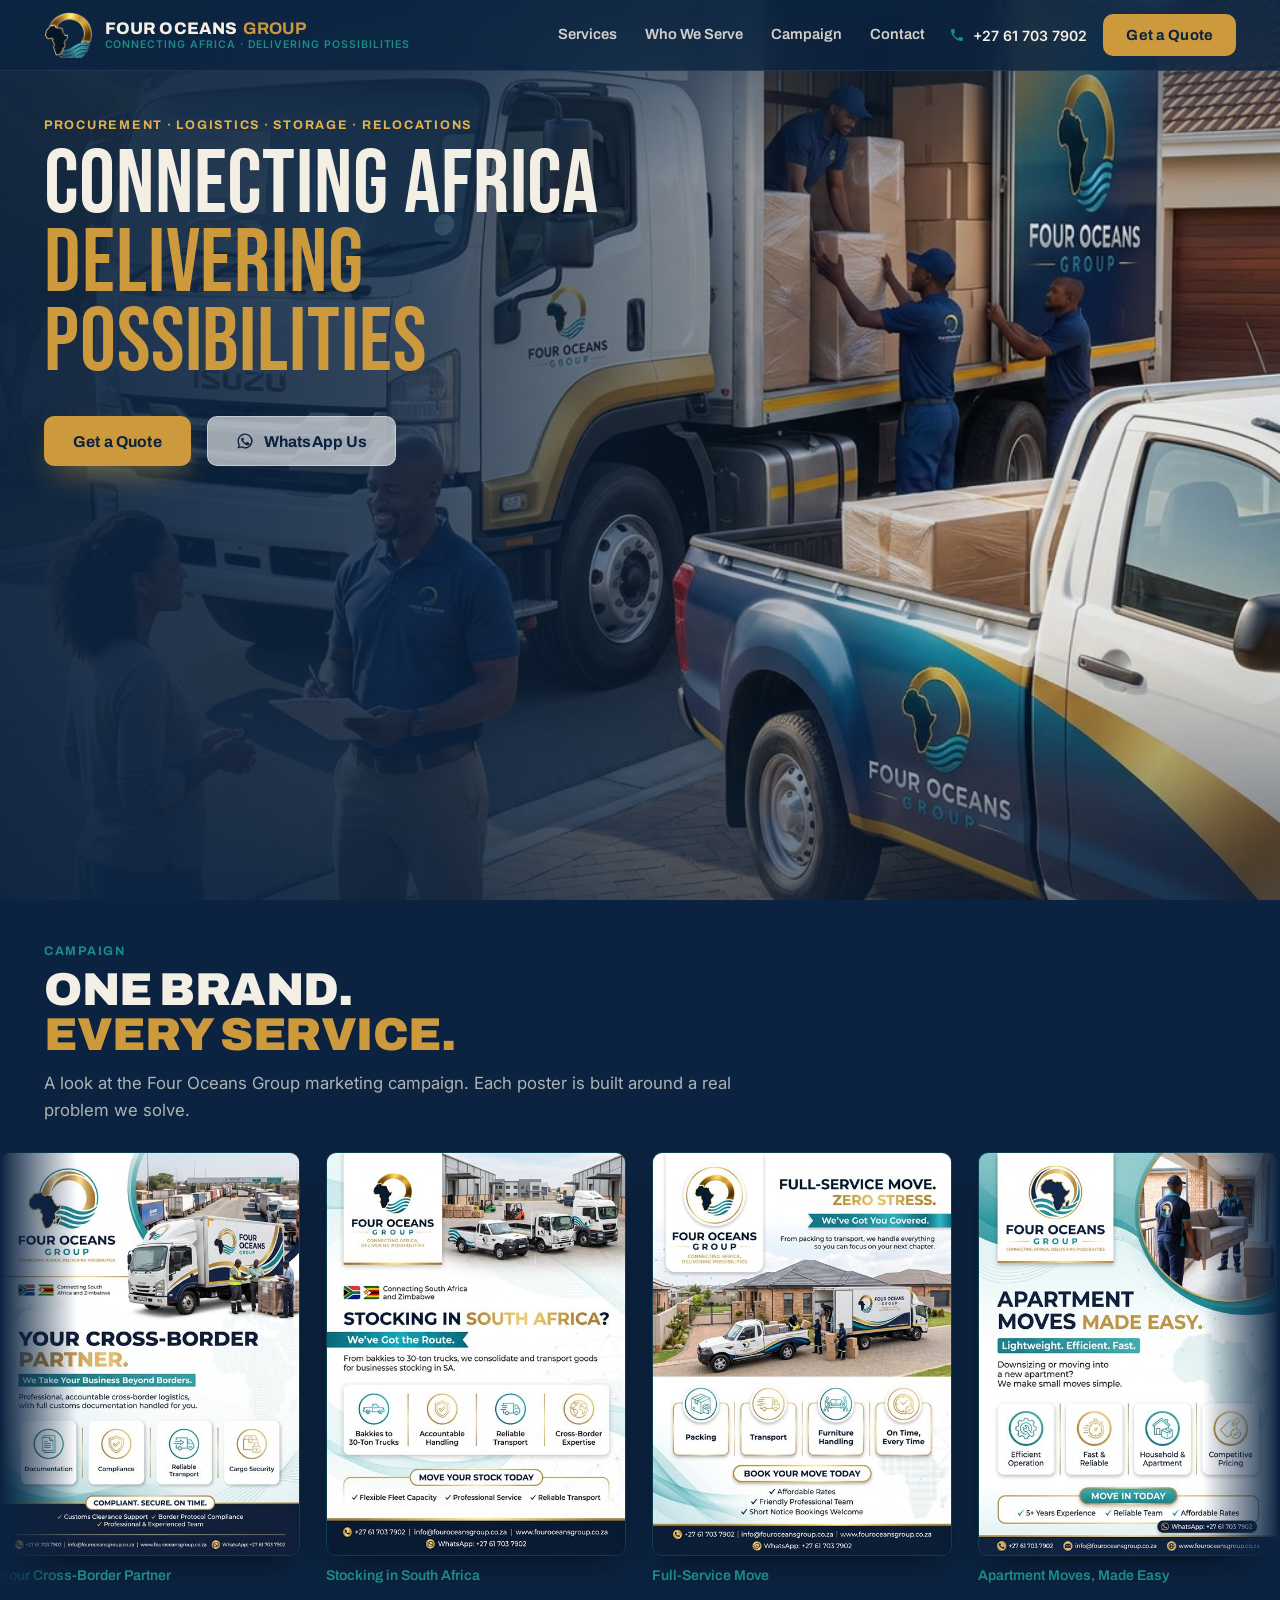
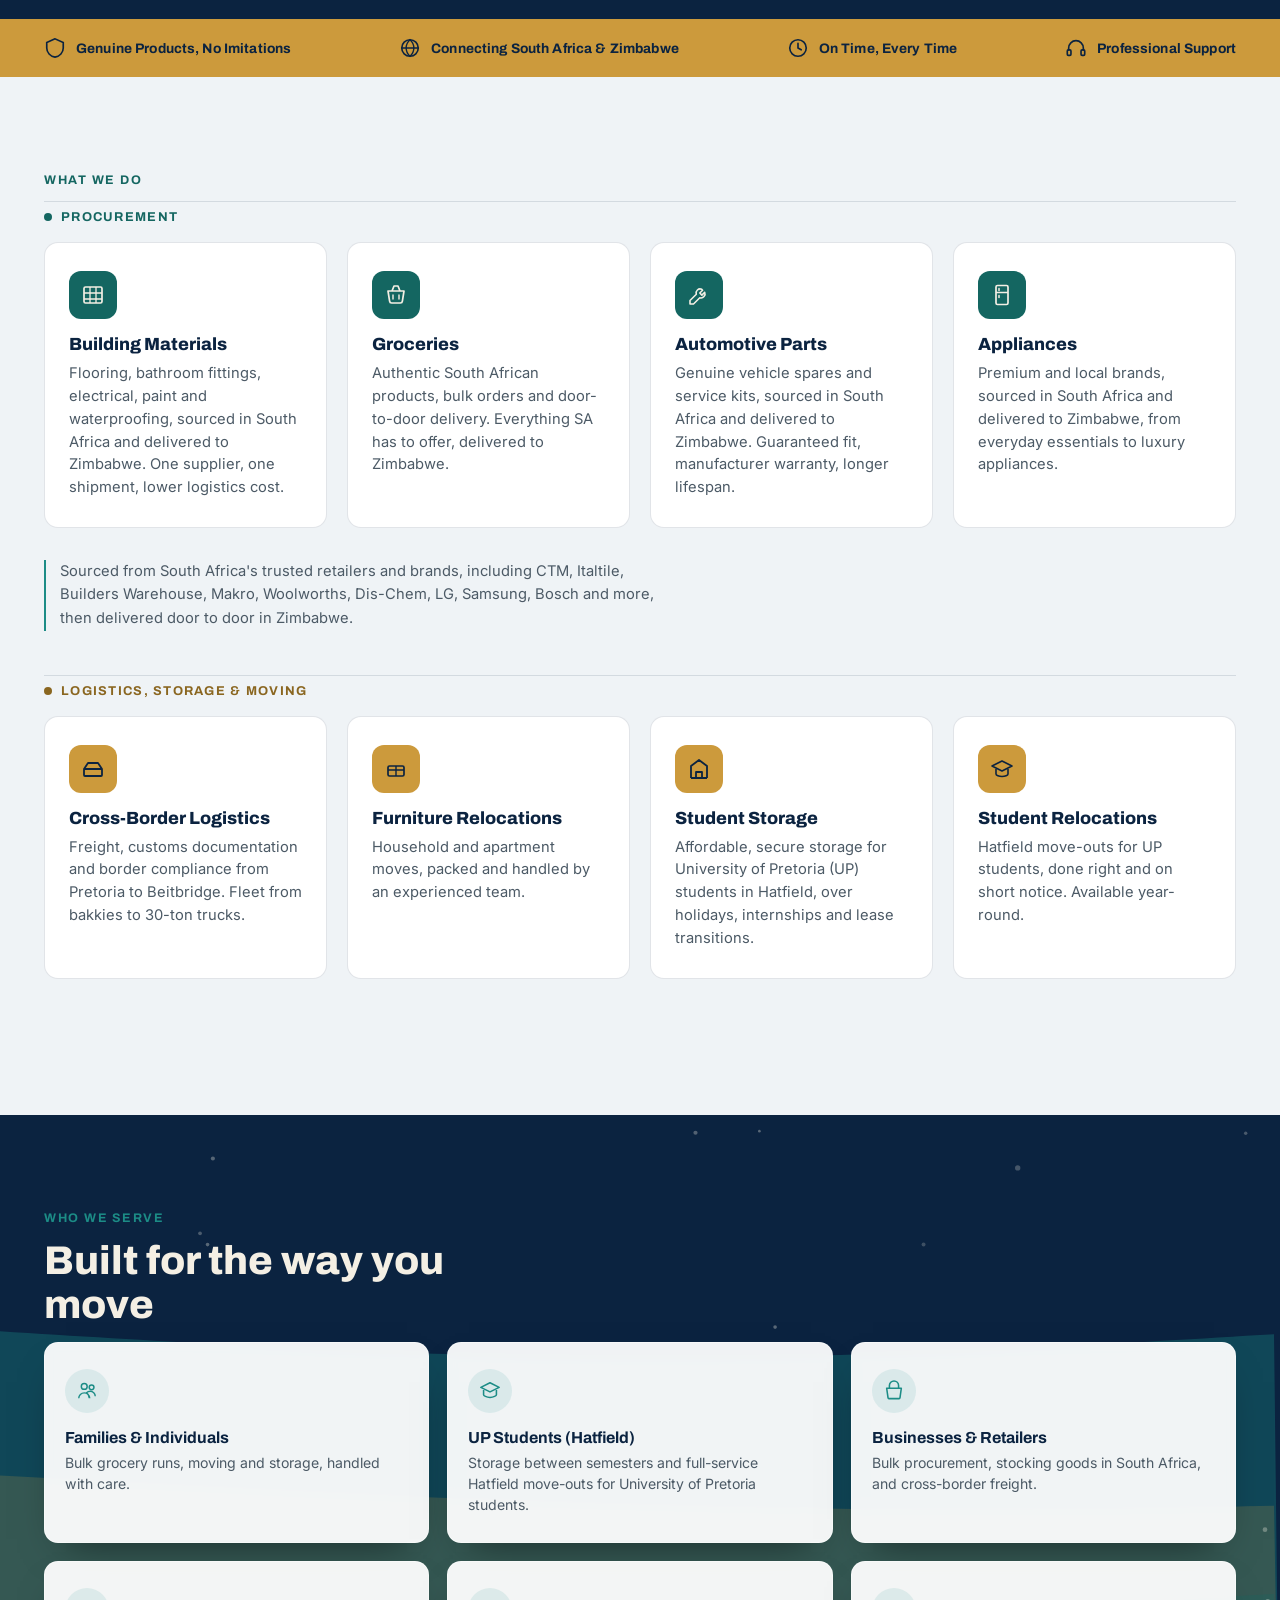
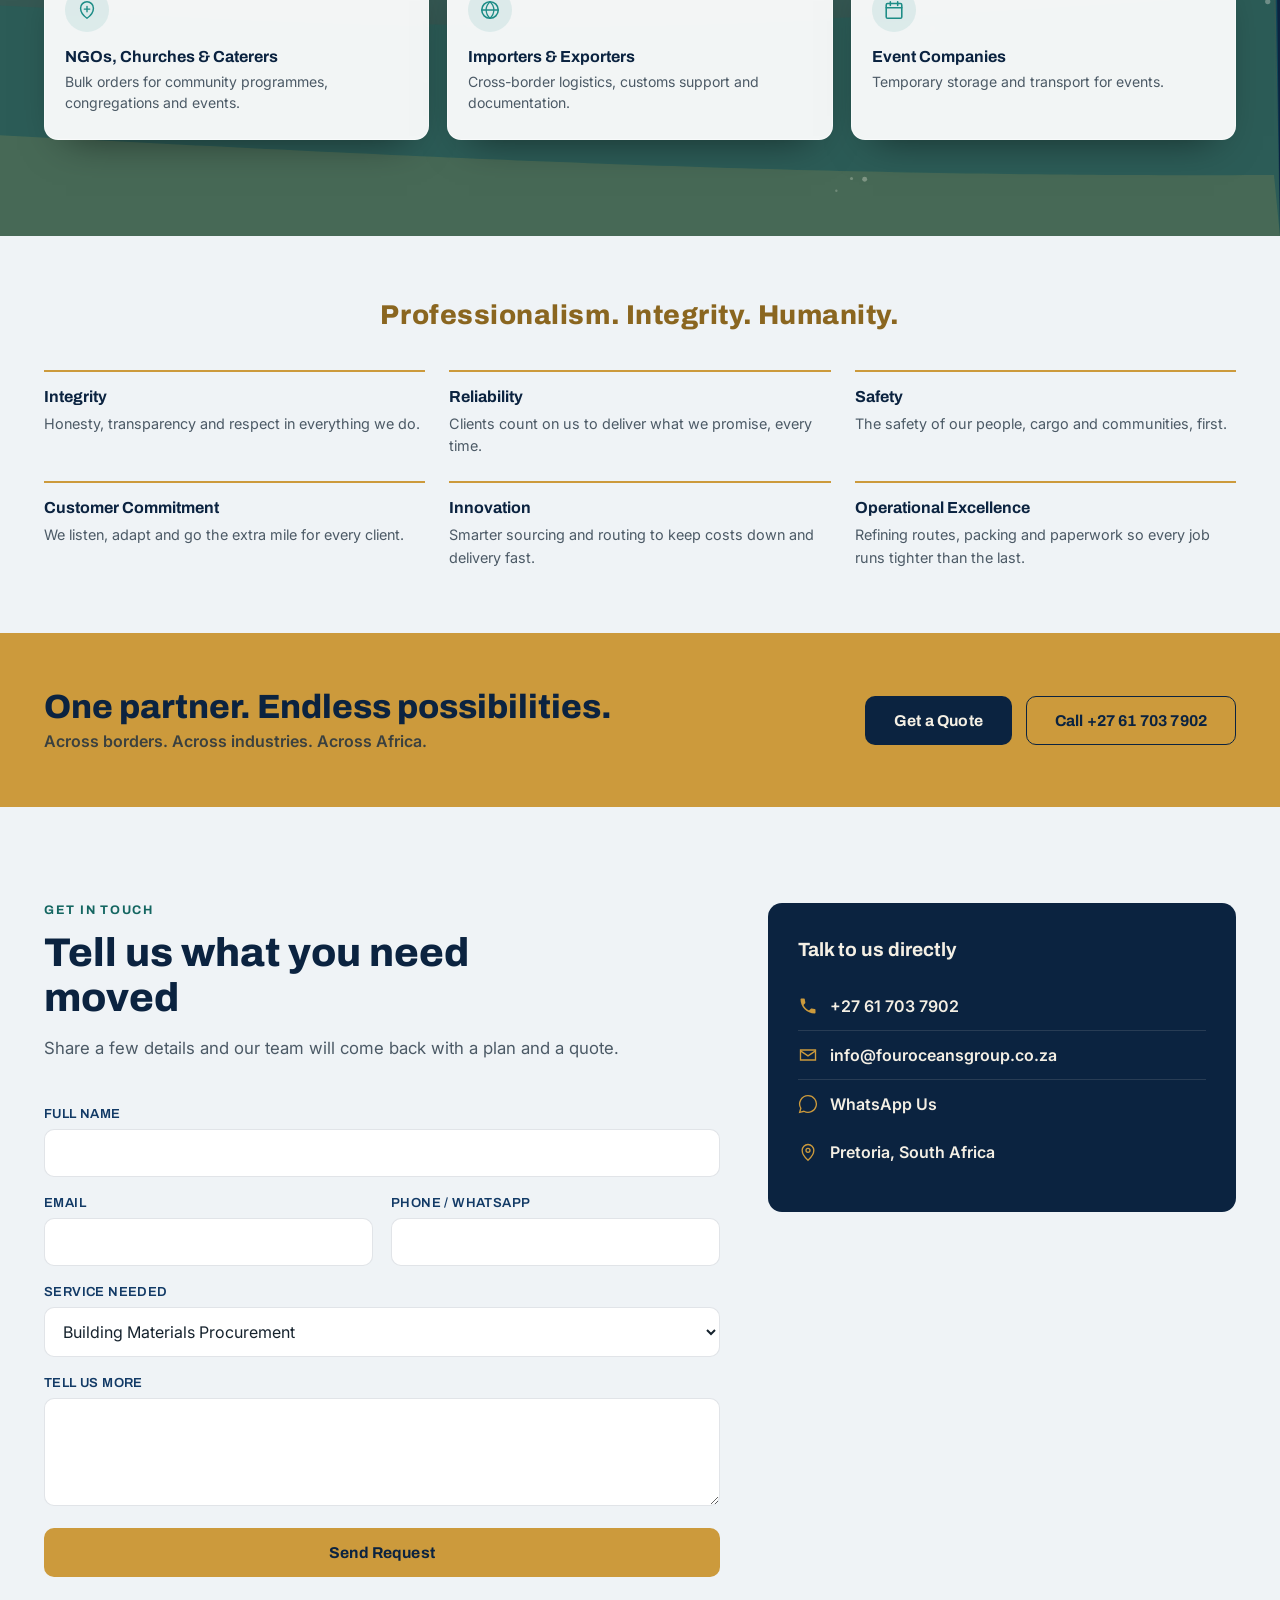
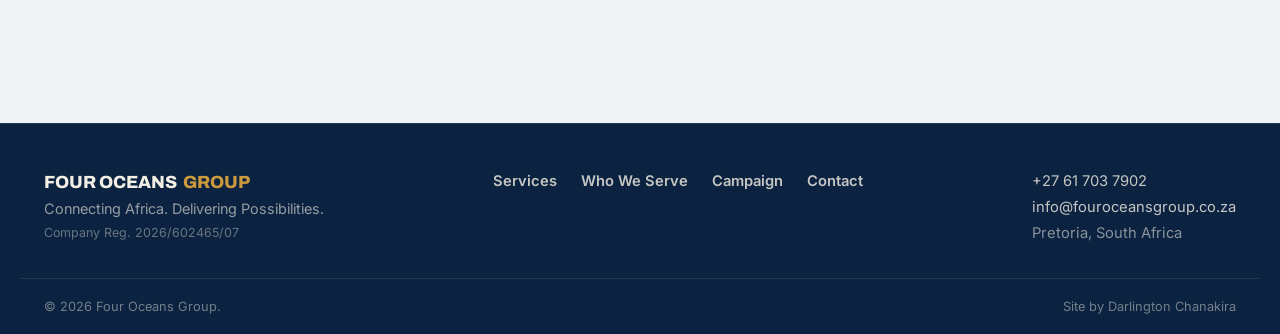
==== commit db60845a: "Remove guide price from Furniture Relocations card" ====
--- a/index.html
+++ b/index.html
@@ -172,7 +172,7 @@
         <article class="service-card">
           <div class="service-card__icon"><svg viewBox="0 0 24 24"><rect x="4" y="9" width="16" height="10" rx="1.5" fill="none" stroke="#0B2340" stroke-width="1.7"/><path d="M4 13h16M12 9v10" stroke="#0B2340" stroke-width="1.4"/></svg></div>
           <h3>Furniture Relocations</h3>
-          <p>Household and apartment moves, packed and handled by an experienced team. Guide price: R1,500&ndash;R3,000+.</p>
+          <p>Household and apartment moves, packed and handled by an experienced team.</p>
         </article>
         <article class="service-card">
           <div class="service-card__icon"><svg viewBox="0 0 24 24"><path d="M4 21V9l8-6 8 6v12M4 21h16M9 21v-6h6v6" fill="none" stroke="#0B2340" stroke-width="1.8" stroke-linejoin="round"/></svg></div>
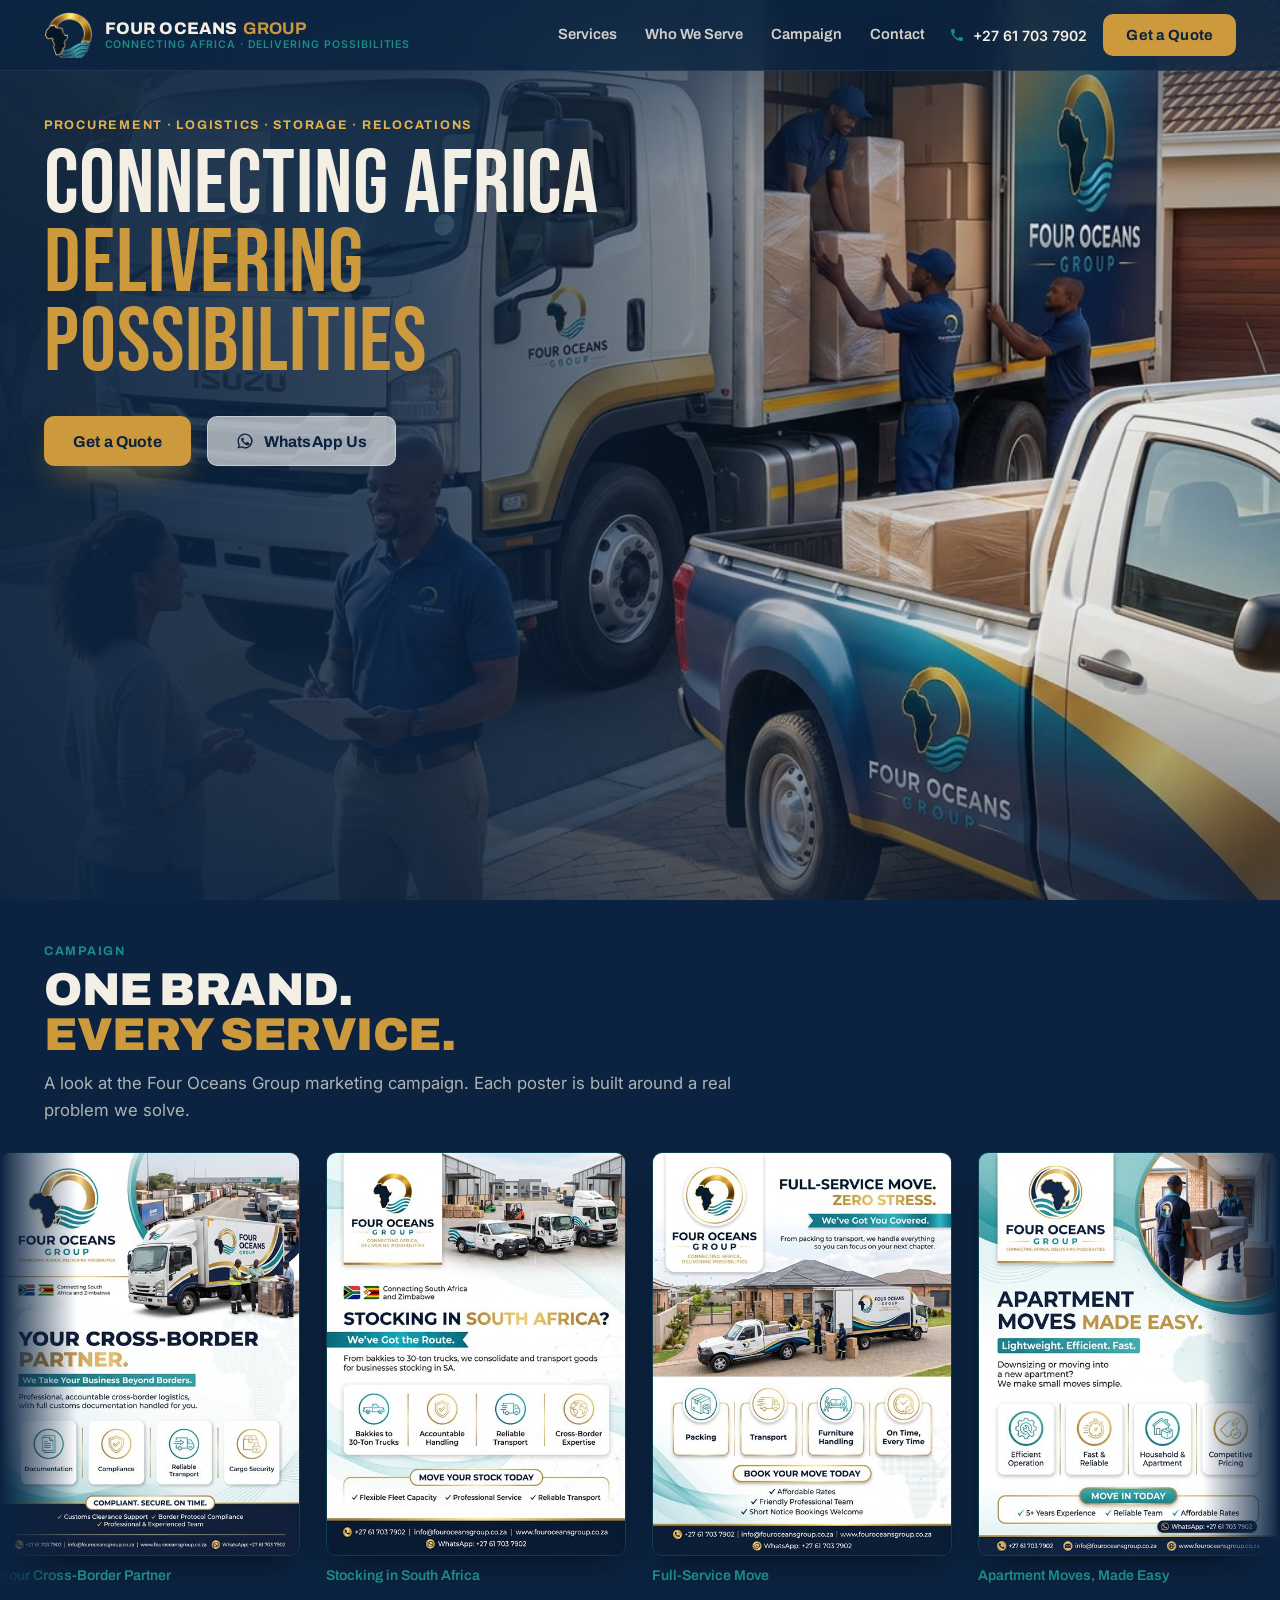
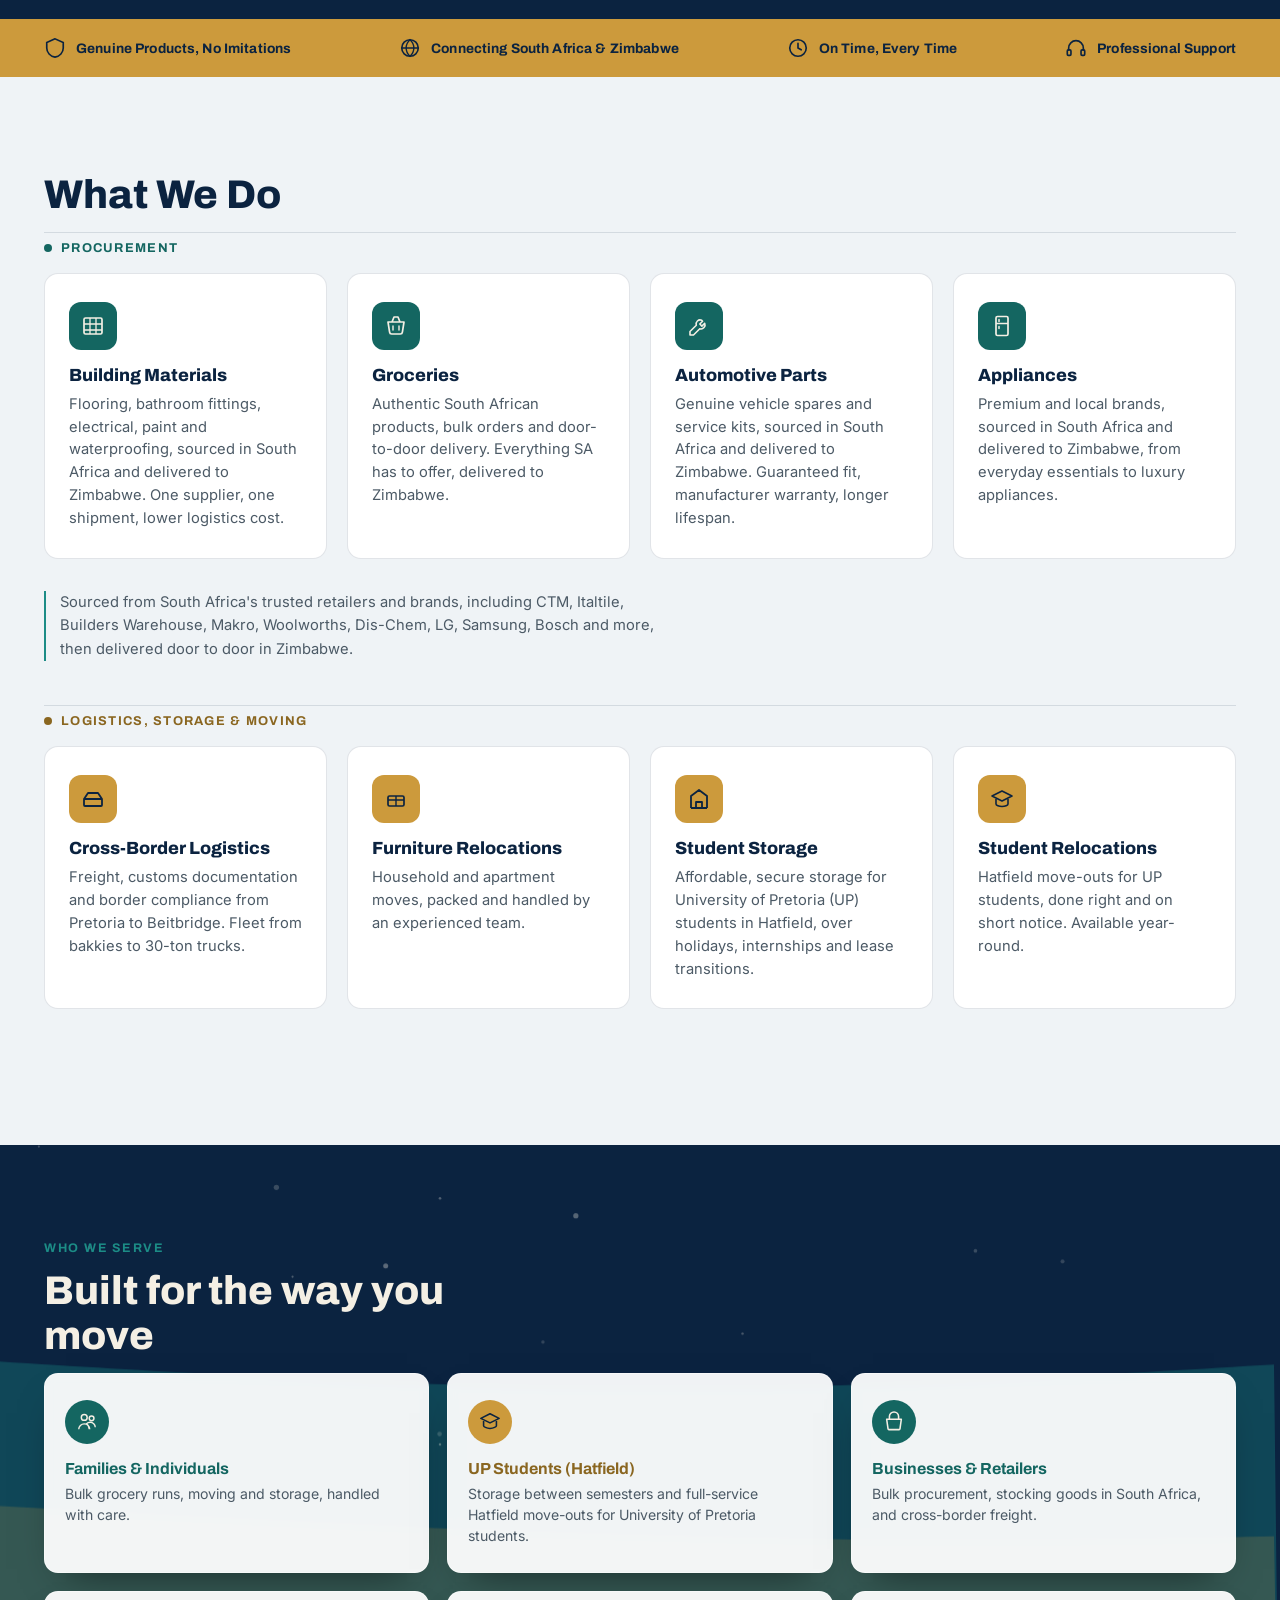
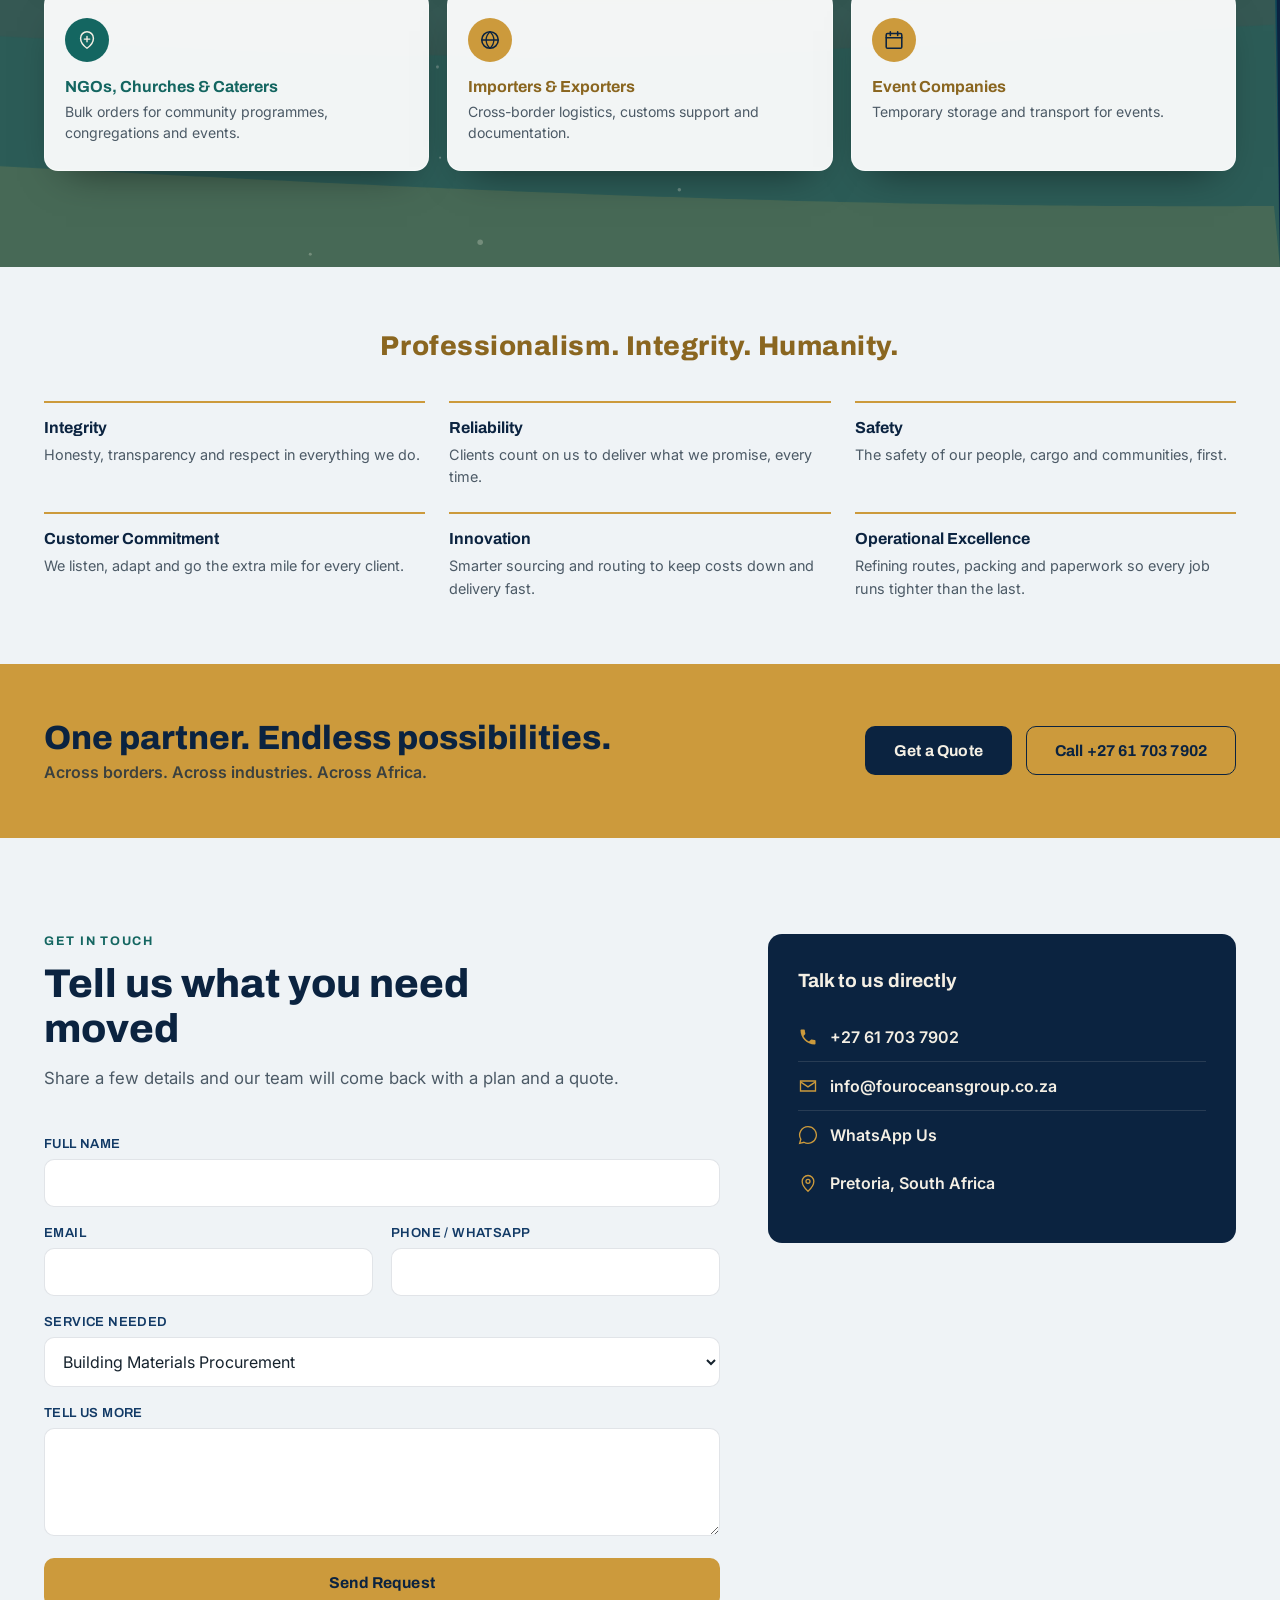
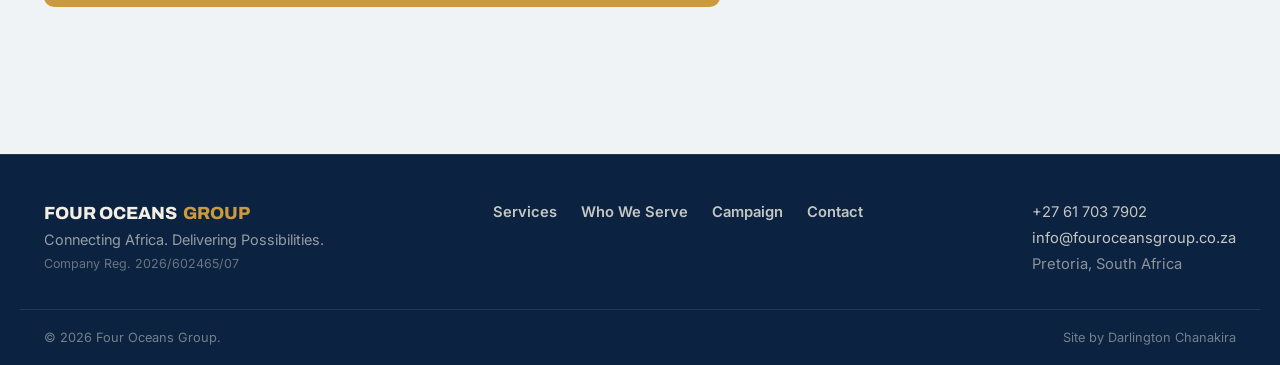
==== commit 38d0e709: "Format What We Do as a header; colorize Who We Serve cards with teal/gold roles" ====
--- a/index.html
+++ b/index.html
@@ -135,7 +135,7 @@
   <!-- ============ SERVICES ============ -->
   <section class="services" id="services">
     <div class="wrap">
-      <p class="eyebrow eyebrow--dark">What We Do</p>
+      <h2 class="section-title">What We Do</h2>
 
       <h3 class="services__group-title services__group-title--procurement">Procurement</h3>
       <div class="services__grid services__grid--quad services__grid--procurement">
@@ -196,33 +196,33 @@
       <h2 class="section-title">Built for the way you move</h2>
 
       <div class="serve__grid">
-        <div class="serve-card">
-          <div class="serve-card__icon"><svg viewBox="0 0 24 24"><circle cx="9" cy="7" r="3.2" fill="none" stroke="#1C8C86" stroke-width="1.6"/><circle cx="17" cy="8" r="2.6" fill="none" stroke="#1C8C86" stroke-width="1.6"/><path d="M3 20c0-3.3 2.7-6 6-6s6 2.7 6 6M14.5 20c0-2.6-1.2-4.8-3-6.1 1-1 2.4-1.6 4-1.6 3 0 5.5 2.5 5.5 5.5" fill="none" stroke="#1C8C86" stroke-width="1.5"/></svg></div>
+        <div class="serve-card serve-card--teal">
+          <div class="serve-card__icon"><svg viewBox="0 0 24 24"><circle cx="9" cy="7" r="3.2" fill="none" stroke="#F4EFE4" stroke-width="1.6"/><circle cx="17" cy="8" r="2.6" fill="none" stroke="#F4EFE4" stroke-width="1.6"/><path d="M3 20c0-3.3 2.7-6 6-6s6 2.7 6 6M14.5 20c0-2.6-1.2-4.8-3-6.1 1-1 2.4-1.6 4-1.6 3 0 5.5 2.5 5.5 5.5" fill="none" stroke="#F4EFE4" stroke-width="1.5"/></svg></div>
           <h3>Families &amp; Individuals</h3>
           <p>Bulk grocery runs, moving and storage, handled with care.</p>
         </div>
-        <div class="serve-card">
-          <div class="serve-card__icon"><svg viewBox="0 0 24 24"><path d="M12 3 2 8l10 5 10-5-10-5Zm-7 8v5c0 1.1 3.1 3 7 3s7-1.9 7-3v-5" fill="none" stroke="#1C8C86" stroke-width="1.7" stroke-linejoin="round"/></svg></div>
+        <div class="serve-card serve-card--gold">
+          <div class="serve-card__icon"><svg viewBox="0 0 24 24"><path d="M12 3 2 8l10 5 10-5-10-5Zm-7 8v5c0 1.1 3.1 3 7 3s7-1.9 7-3v-5" fill="none" stroke="#0B2340" stroke-width="1.7" stroke-linejoin="round"/></svg></div>
           <h3>UP Students (Hatfield)</h3>
           <p>Storage between semesters and full-service Hatfield move-outs for University of Pretoria students.</p>
         </div>
-        <div class="serve-card">
-          <div class="serve-card__icon"><svg viewBox="0 0 24 24"><path d="M4 9h16l-1.5 10.5a1 1 0 0 1-1 .8H6.5a1 1 0 0 1-1-.8L4 9Zm3 0V6a5 5 0 0 1 10 0v3" fill="none" stroke="#1C8C86" stroke-width="1.7" stroke-linejoin="round"/></svg></div>
+        <div class="serve-card serve-card--teal">
+          <div class="serve-card__icon"><svg viewBox="0 0 24 24"><path d="M4 9h16l-1.5 10.5a1 1 0 0 1-1 .8H6.5a1 1 0 0 1-1-.8L4 9Zm3 0V6a5 5 0 0 1 10 0v3" fill="none" stroke="#F4EFE4" stroke-width="1.7" stroke-linejoin="round"/></svg></div>
           <h3>Businesses &amp; Retailers</h3>
           <p>Bulk procurement, stocking goods in South Africa, and cross-border freight.</p>
         </div>
-        <div class="serve-card">
-          <div class="serve-card__icon"><svg viewBox="0 0 24 24"><path d="M12 21s-7-5-7-11a7 7 0 0 1 14 0c0 6-7 11-7 11Z" fill="none" stroke="#1C8C86" stroke-width="1.6" stroke-linejoin="round"/><path d="M9 11h6M12 8v6" stroke="#1C8C86" stroke-width="1.5" stroke-linecap="round"/></svg></div>
+        <div class="serve-card serve-card--teal">
+          <div class="serve-card__icon"><svg viewBox="0 0 24 24"><path d="M12 21s-7-5-7-11a7 7 0 0 1 14 0c0 6-7 11-7 11Z" fill="none" stroke="#F4EFE4" stroke-width="1.6" stroke-linejoin="round"/><path d="M9 11h6M12 8v6" stroke="#F4EFE4" stroke-width="1.5" stroke-linecap="round"/></svg></div>
           <h3>NGOs, Churches &amp; Caterers</h3>
           <p>Bulk orders for community programmes, congregations and events.</p>
         </div>
-        <div class="serve-card">
-          <div class="serve-card__icon"><svg viewBox="0 0 24 24"><circle cx="12" cy="12" r="9" fill="none" stroke="#1C8C86" stroke-width="1.7"/><path d="M3 12h18M12 3c2.8 2.5 4.2 5.7 4.2 9S14.8 18.5 12 21c-2.8-2.5-4.2-5.7-4.2-9S9.2 5.5 12 3z" fill="none" stroke="#1C8C86" stroke-width="1.4"/></svg></div>
+        <div class="serve-card serve-card--gold">
+          <div class="serve-card__icon"><svg viewBox="0 0 24 24"><circle cx="12" cy="12" r="9" fill="none" stroke="#0B2340" stroke-width="1.7"/><path d="M3 12h18M12 3c2.8 2.5 4.2 5.7 4.2 9S14.8 18.5 12 21c-2.8-2.5-4.2-5.7-4.2-9S9.2 5.5 12 3z" fill="none" stroke="#0B2340" stroke-width="1.4"/></svg></div>
           <h3>Importers &amp; Exporters</h3>
           <p>Cross-border logistics, customs support and documentation.</p>
         </div>
-        <div class="serve-card">
-          <div class="serve-card__icon"><svg viewBox="0 0 24 24"><rect x="3.5" y="5" width="17" height="16" rx="1.5" fill="none" stroke="#1C8C86" stroke-width="1.7"/><path d="M3.5 9.5h17M8 3v4M16 3v4" stroke="#1C8C86" stroke-width="1.7" stroke-linecap="round"/></svg></div>
+        <div class="serve-card serve-card--gold">
+          <div class="serve-card__icon"><svg viewBox="0 0 24 24"><rect x="3.5" y="5" width="17" height="16" rx="1.5" fill="none" stroke="#0B2340" stroke-width="1.7"/><path d="M3.5 9.5h17M8 3v4M16 3v4" stroke="#0B2340" stroke-width="1.7" stroke-linecap="round"/></svg></div>
           <h3>Event Companies</h3>
           <p>Temporary storage and transport for events.</p>
         </div>
--- a/styles.css
+++ b/styles.css
@@ -397,7 +397,6 @@
 .serve-card__icon {
   width: 44px; height: 44px;
   border-radius: 50%;
-  background: rgba(28,140,134,.1);
   display: flex; align-items: center; justify-content: center;
   margin-bottom: 16px;
 }
@@ -410,6 +409,11 @@
   margin: 0 0 6px;
 }
 .serve-card p { font-size: .88rem; color: var(--ink-soft); margin: 0; line-height: 1.5; }
+
+.serve-card--teal .serve-card__icon { background: var(--teal-deep); }
+.serve-card--teal h3 { color: var(--teal-deep); }
+.serve-card--gold .serve-card__icon { background: var(--gold); }
+.serve-card--gold h3 { color: var(--gold-deep); }
 
 /* ============ Poster campaign marquee ============ */
 .poster-campaign { padding: 44px 0 36px; background: var(--navy-deep); overflow: hidden; }
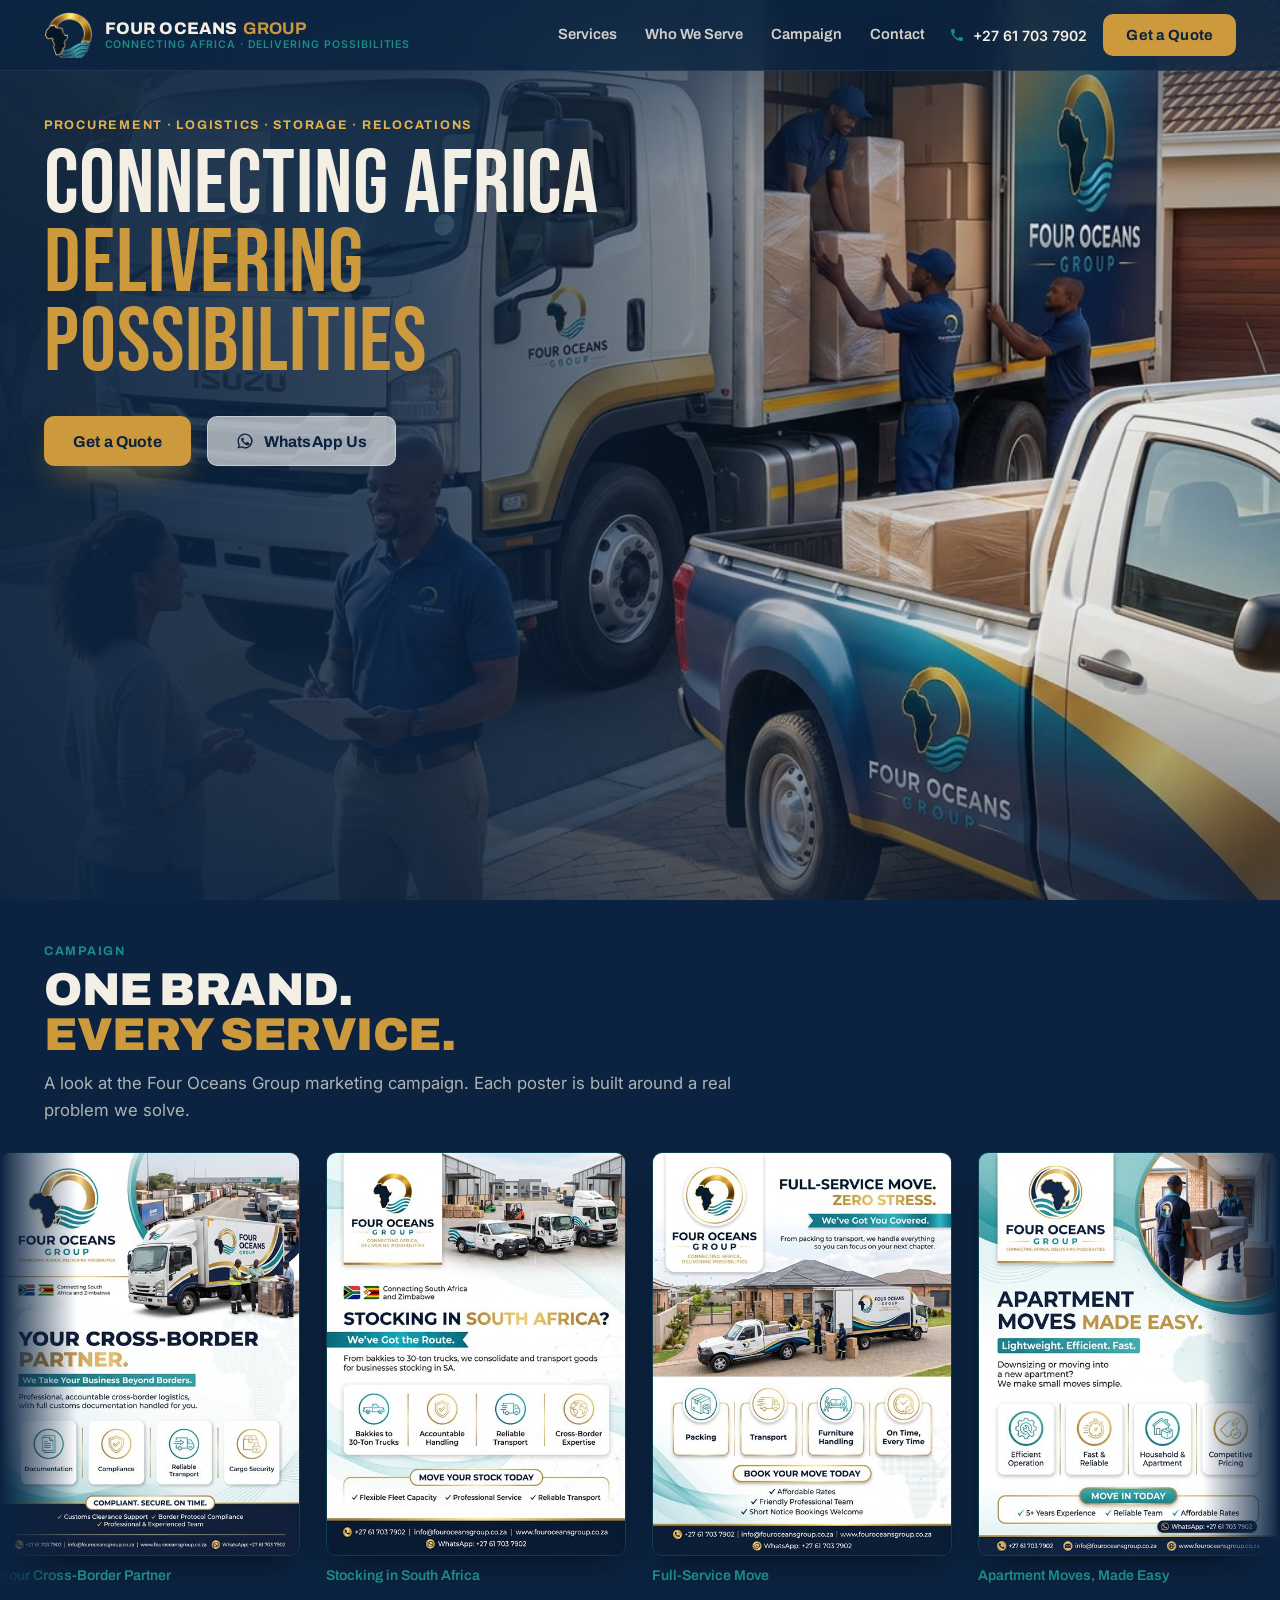
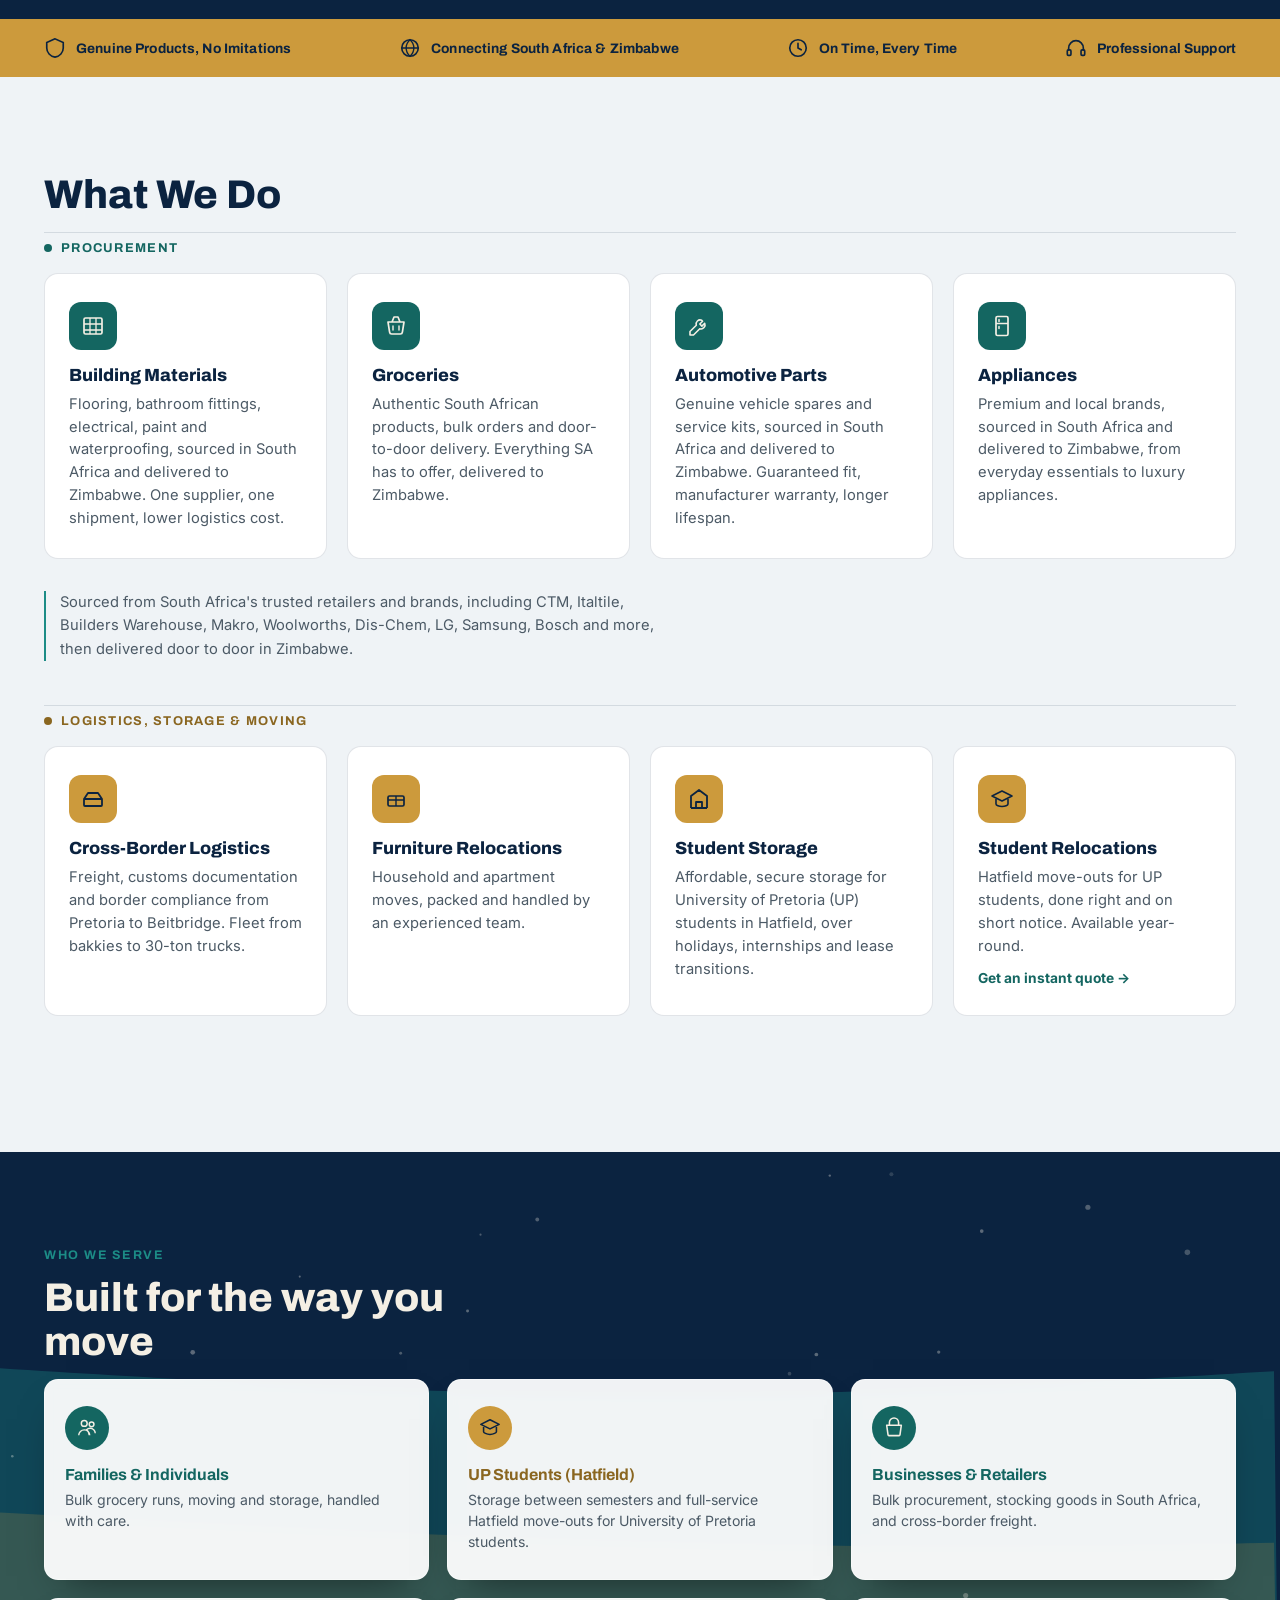
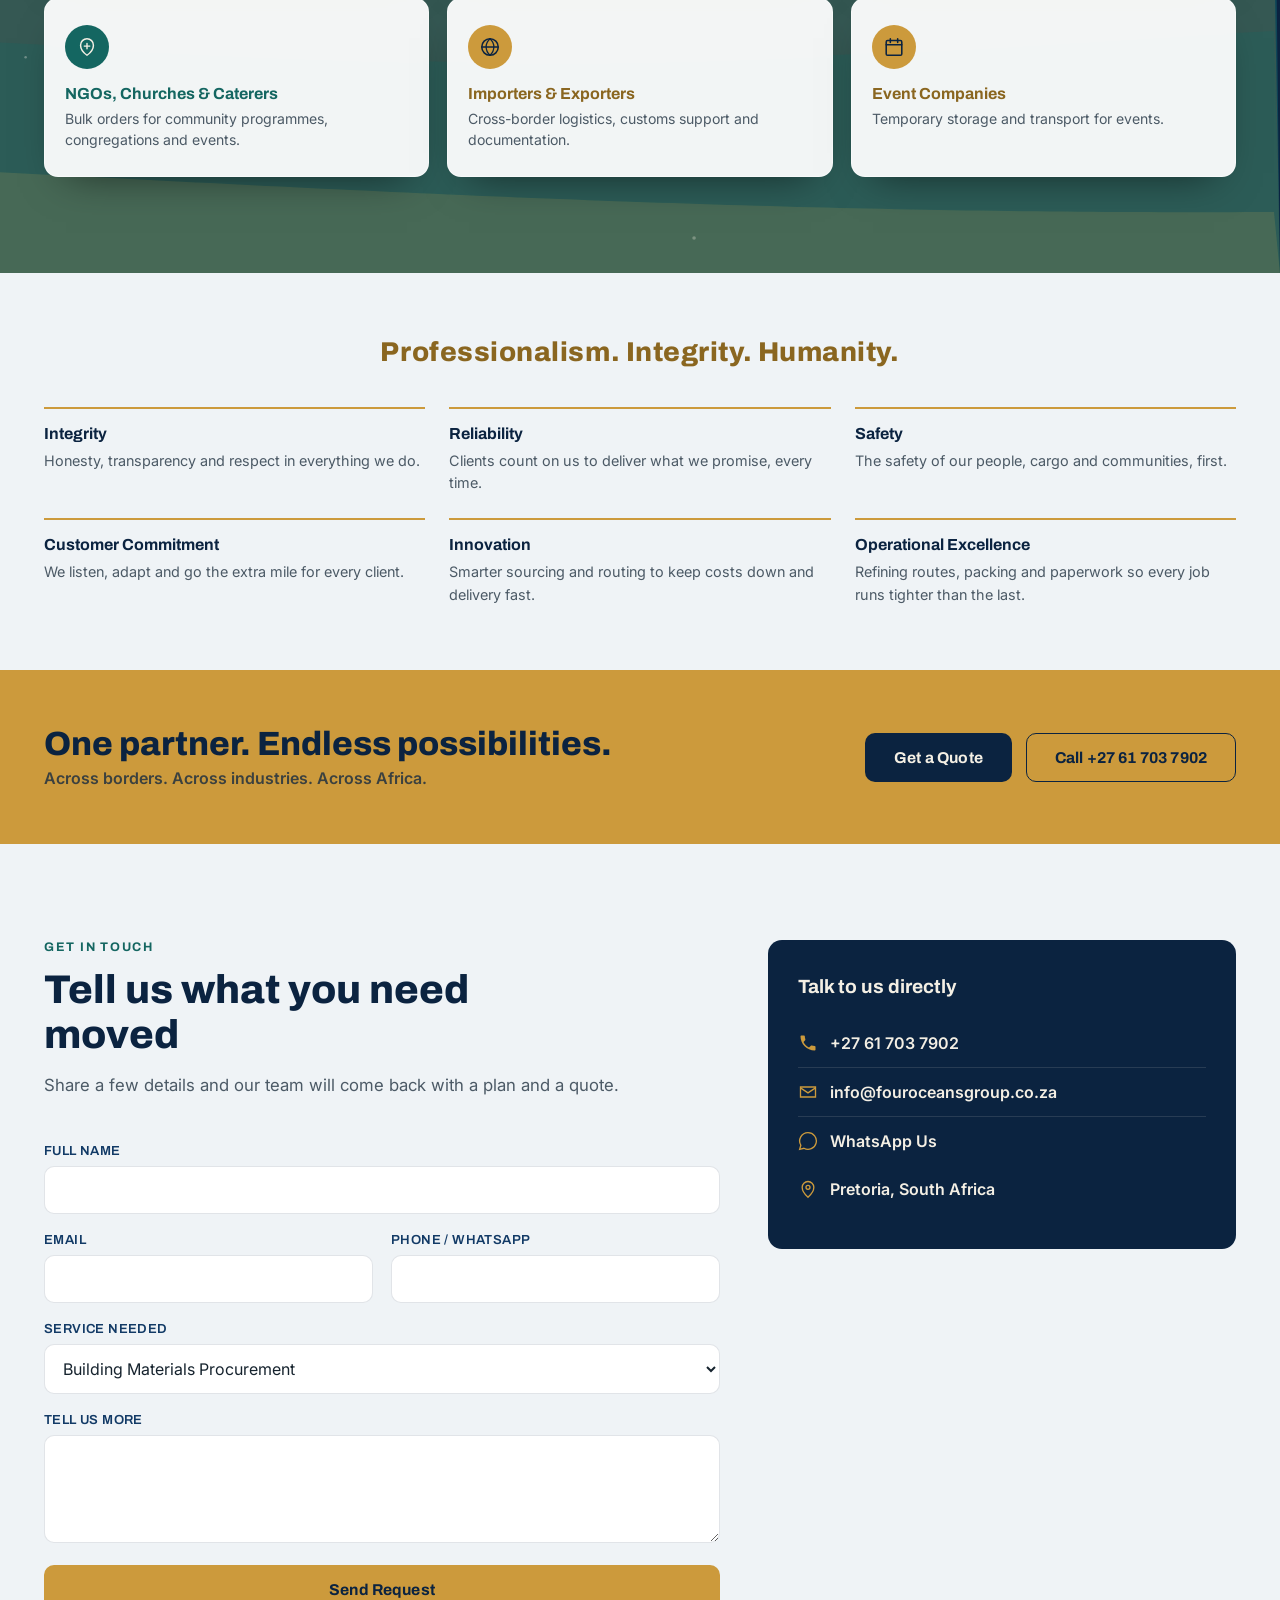
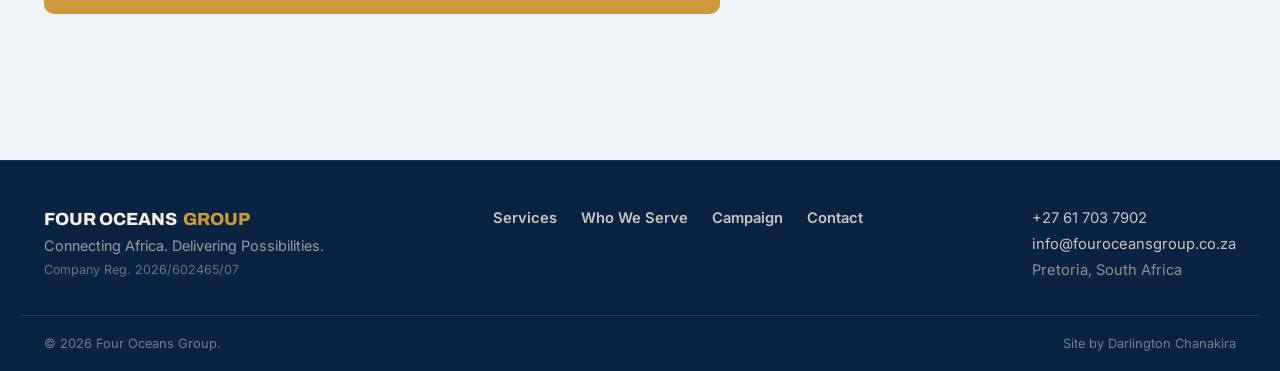
==== commit 419f0fe6: "Add Hatfield student relocation quote generator (quote.html) 4-step wizard: route + Hatfield-zone ch" ====
--- a/index.html
+++ b/index.html
@@ -183,6 +183,7 @@
           <div class="service-card__icon"><svg viewBox="0 0 24 24"><path d="M12 4 2 9l10 5 10-5-10-5Z" fill="none" stroke="#0B2340" stroke-width="1.6" stroke-linejoin="round"/><path d="M6 12v5c0 1.4 3 2.5 6 2.5s6-1.1 6-2.5v-5" fill="none" stroke="#0B2340" stroke-width="1.6"/></svg></div>
           <h3>Student Relocations</h3>
           <p>Hatfield move-outs for UP students, done right and on short notice. Available year-round.</p>
+          <a class="service-card__quote-link" href="quote.html">Get an instant quote &rarr;</a>
         </article>
       </div>
     </div>
--- a/styles.css
+++ b/styles.css
@@ -356,6 +356,14 @@
   margin: 16px 0 8px;
 }
 .service-card p { color: var(--ink-soft); line-height: 1.55; margin: 0; font-size: .92rem; }
+.service-card__quote-link {
+  display: inline-block;
+  margin-top: 12px;
+  font-weight: 700;
+  font-size: .86rem;
+  color: var(--teal-deep);
+}
+.service-card__quote-link:hover { text-decoration: underline; }
 
 .service-card__icon {
   width: 48px; height: 48px;
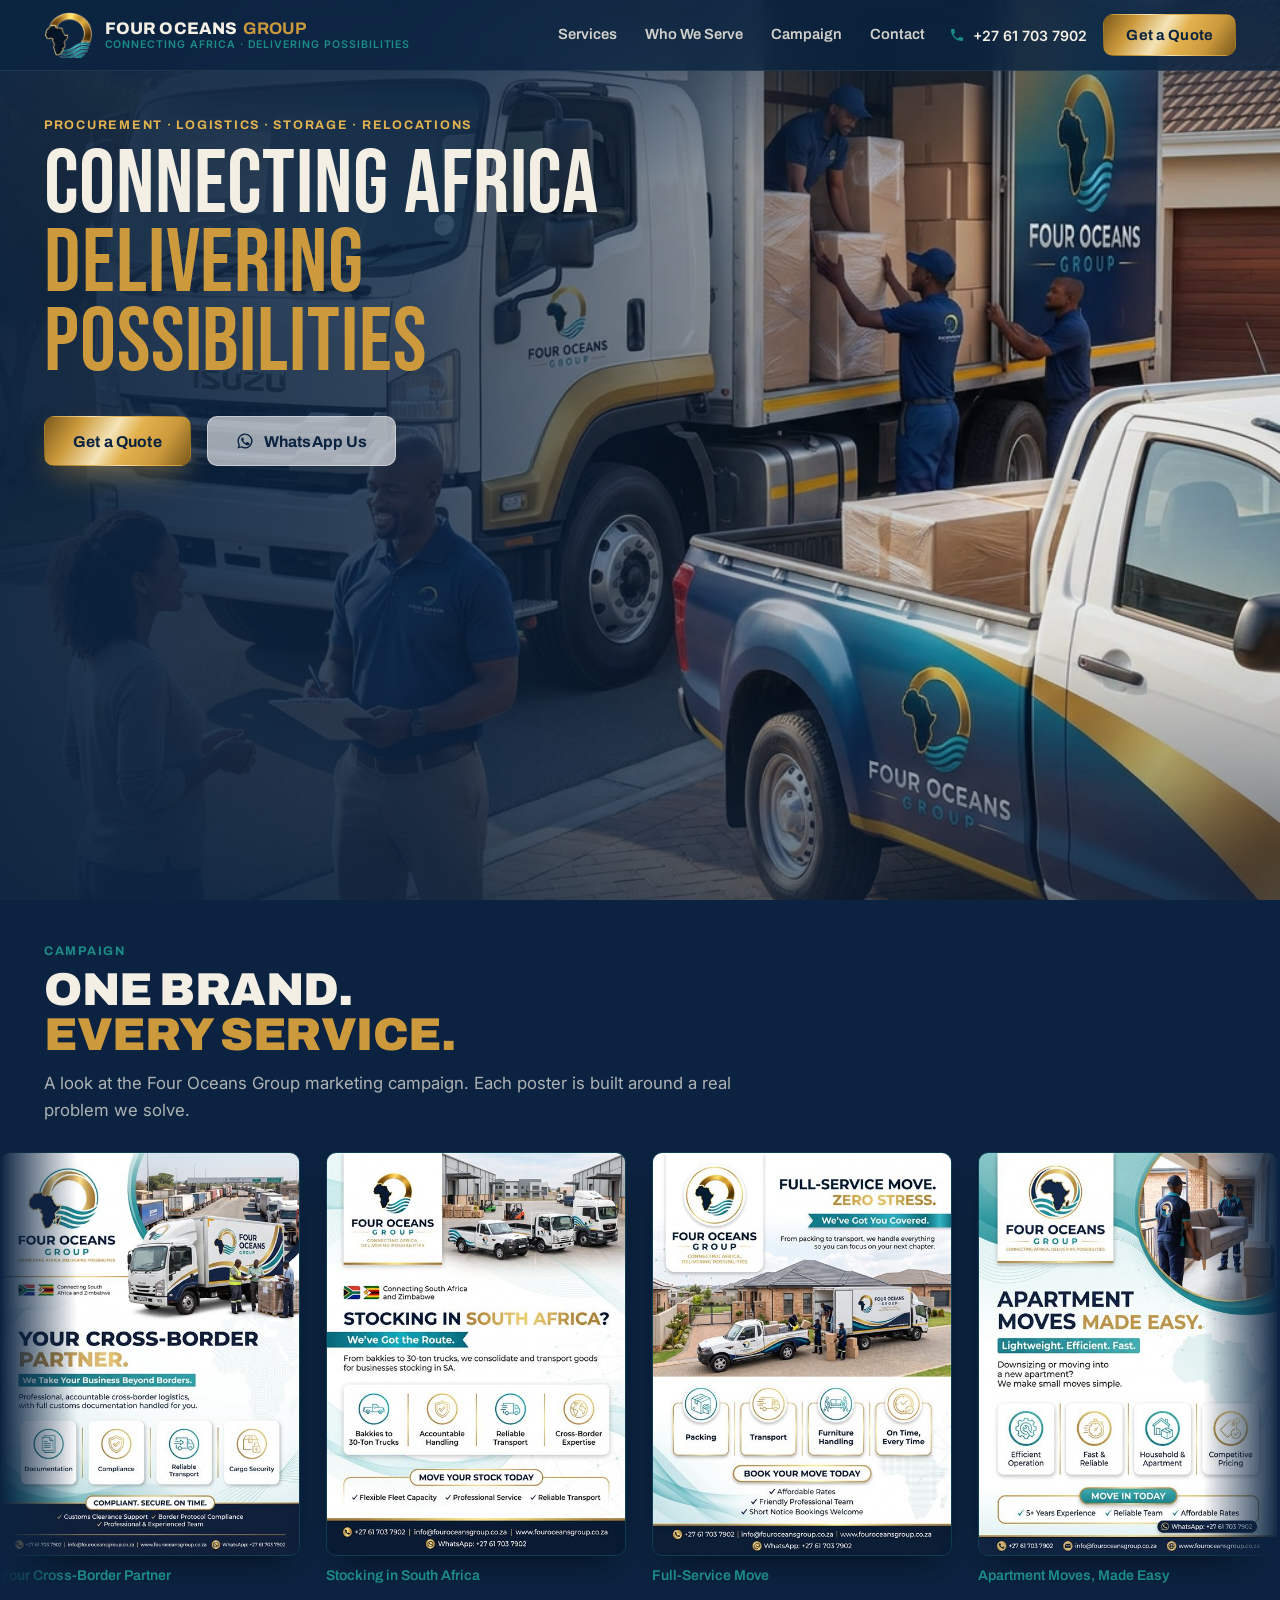
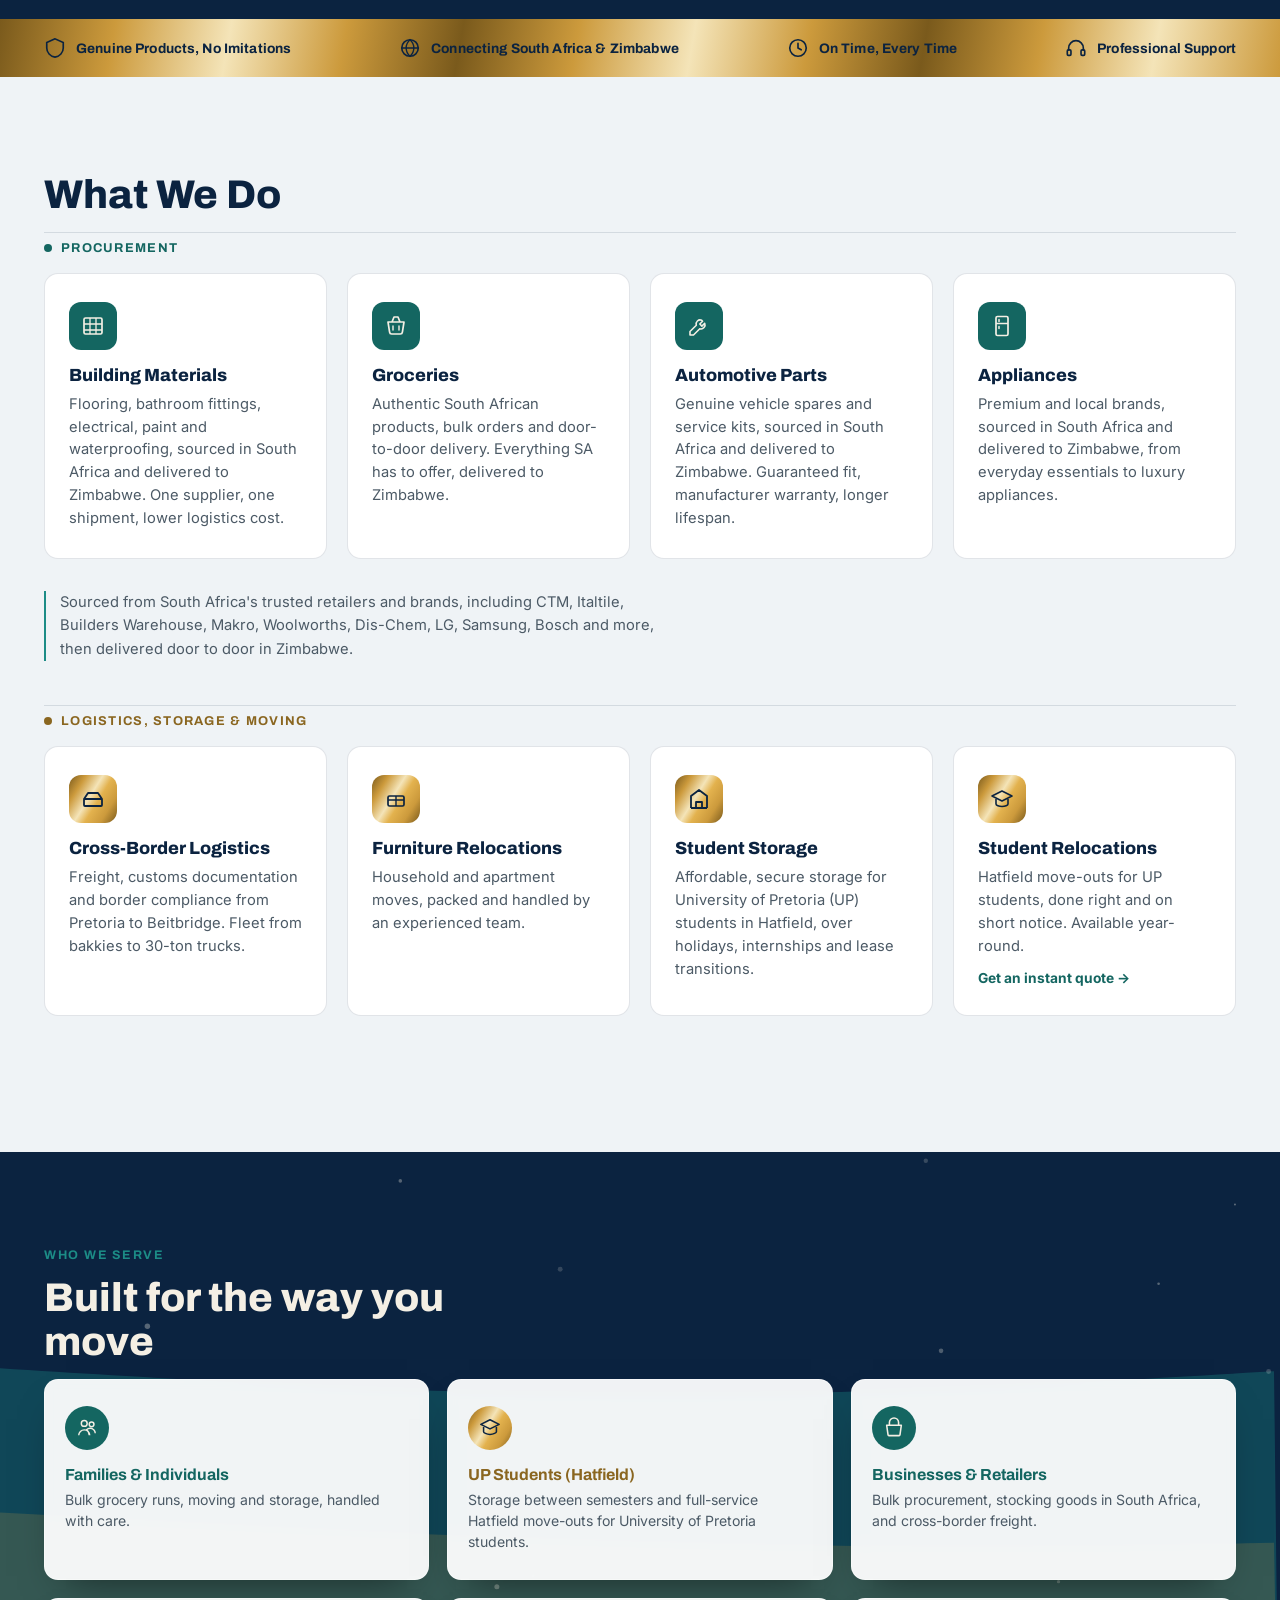
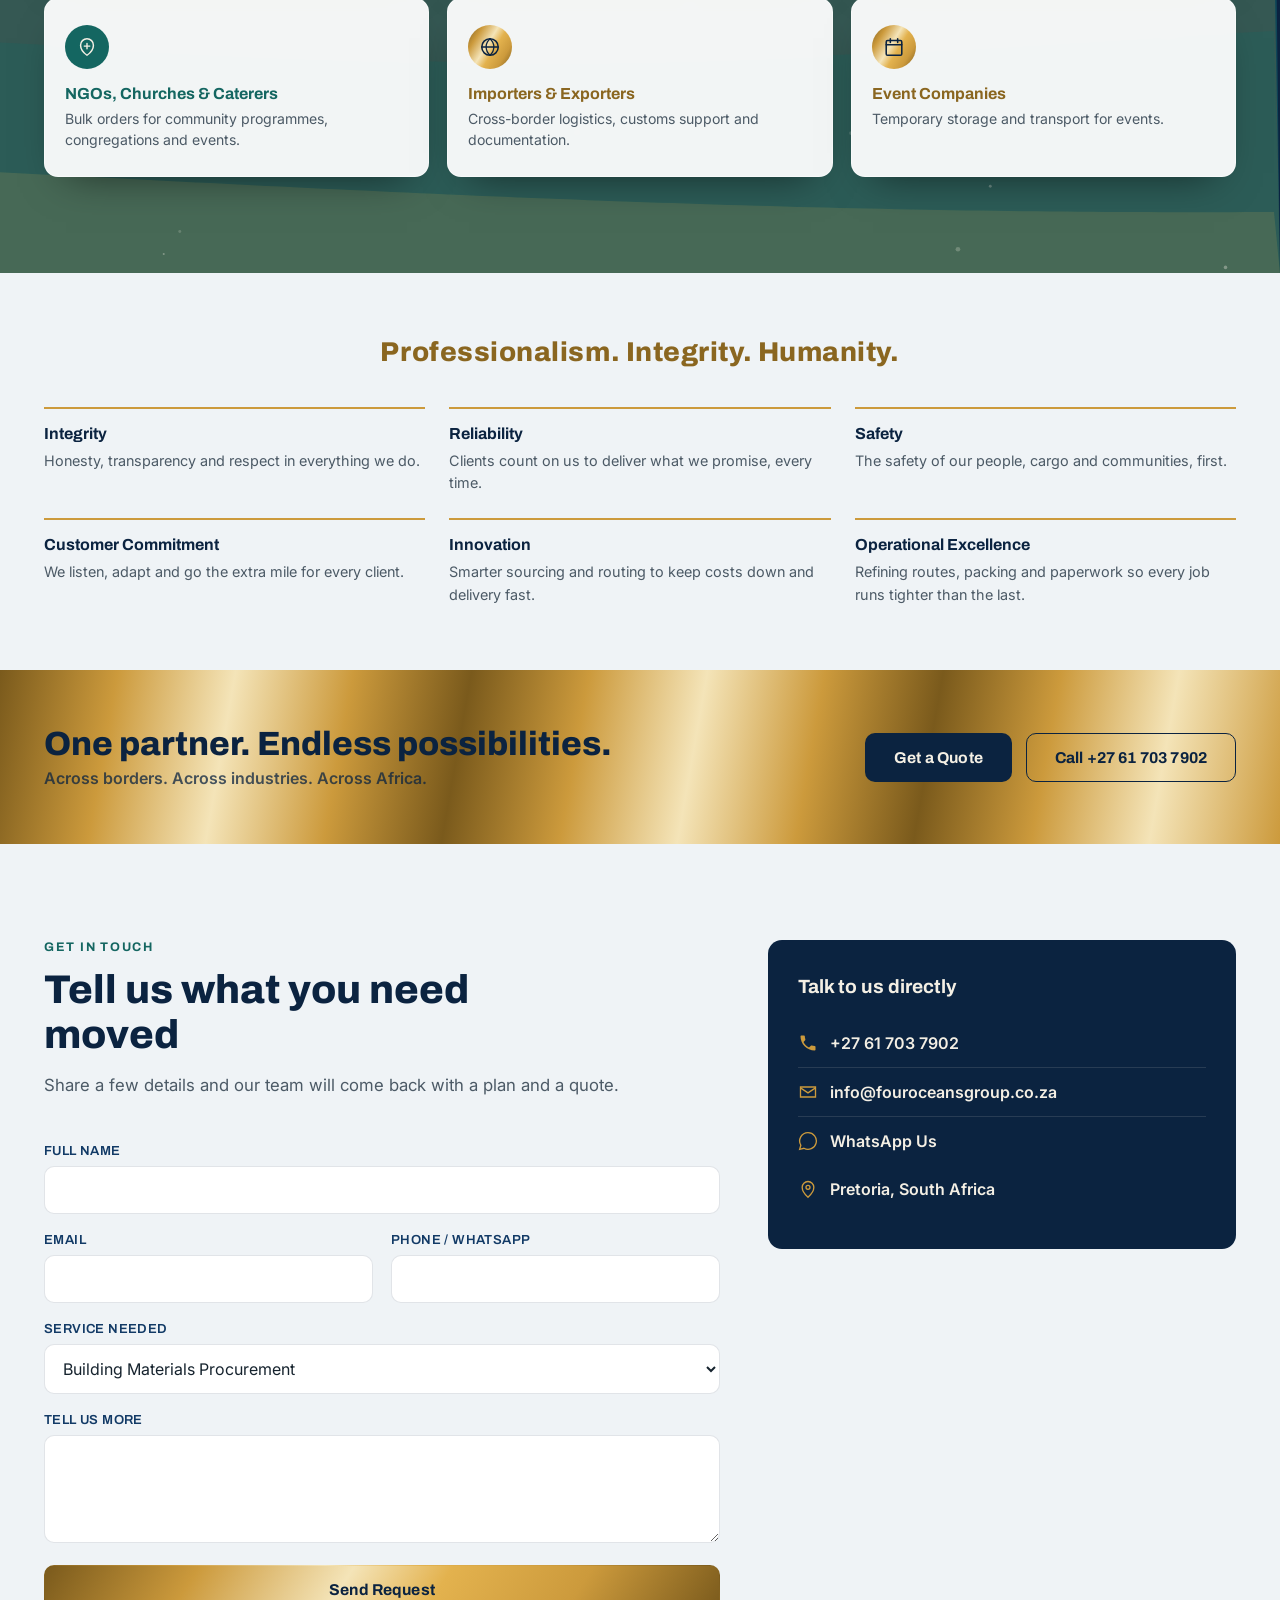
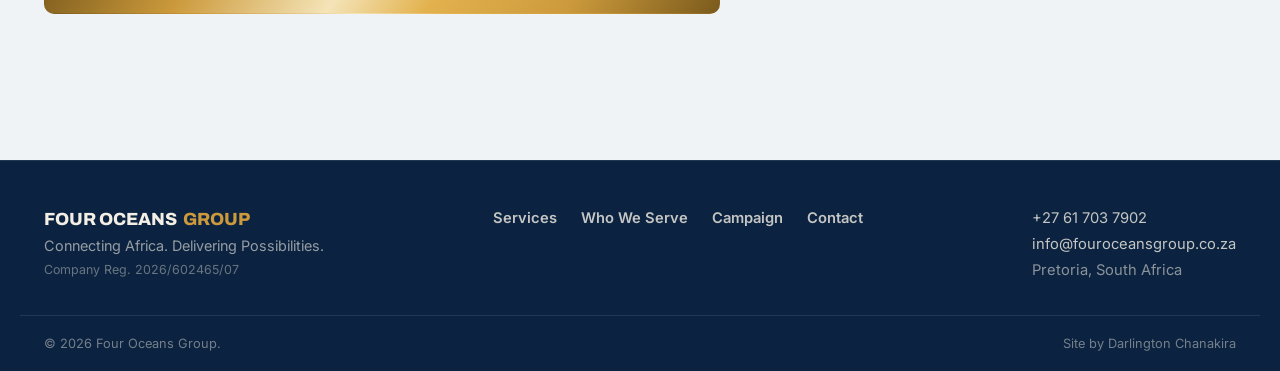
==== commit f03b1819: "Add cache-busting version query strings to CSS/JS asset links Static assets are served with a 7-day " ====
--- a/index.html
+++ b/index.html
@@ -9,7 +9,7 @@
 <link rel="preconnect" href="https://fonts.googleapis.com">
 <link rel="preconnect" href="https://fonts.gstatic.com" crossorigin>
 <link href="https://fonts.googleapis.com/css2?family=Archivo:wght@500;600;700;800;900&family=Bebas+Neue&family=Inter:wght@400;500;600;700&display=swap" rel="stylesheet">
-<link rel="stylesheet" href="styles.css">
+<link rel="stylesheet" href="styles.css?v=1">
 </head>
 <body>
 
@@ -360,6 +360,6 @@
   <svg viewBox="0 0 24 24" aria-hidden="true"><path d="M12 2a10 10 0 0 0-8.6 15.1L2 22l5.1-1.3A10 10 0 1 0 12 2zm0 18.2a8.2 8.2 0 0 1-4.2-1.1l-.3-.2-3 .8.8-2.9-.2-.3A8.2 8.2 0 1 1 12 20.2zm4.5-6.1c-.2-.1-1.5-.7-1.7-.8-.2-.1-.4-.1-.6.1-.2.2-.7.8-.8 1-.2.2-.3.2-.5.1-.2-.1-1-.4-1.9-1.2-.7-.6-1.2-1.4-1.3-1.6-.1-.2 0-.4.1-.5l.4-.4c.1-.1.2-.3.3-.4.1-.2 0-.3 0-.5s-.6-1.5-.8-2c-.2-.5-.4-.4-.6-.4h-.5c-.2 0-.5.1-.7.3-.2.2-.9.9-.9 2.2s1 2.6 1.1 2.8c.1.2 2 3 4.7 4.3.7.3 1.2.5 1.6.6.7.2 1.3.2 1.8.1.5-.1 1.5-.6 1.8-1.2.2-.6.2-1.1.2-1.2-.1-.1-.3-.2-.5-.3z" fill="currentColor"/></svg>
 </a>
 
-<script src="script.js"></script>
+<script src="script.js?v=1"></script>
 </body>
 </html>
--- a/styles.css
+++ b/styles.css
@@ -6,6 +6,11 @@
   --gold: #CC9A3C;
   --gold-bright: #E3B24E;
   --gold-deep: #8A6620; /* accessible on-light text/icon variant of --gold */
+  /* Metallic gold for gold SURFACES only (buttons, bands, icon chips) — matches the
+     brushed-ring gradient in the logo mark. Text stays flat --gold/--gold-bright/
+     --gold-deep for legibility; gradient-fill text is a different, muddier effect. */
+  --gold-metal: linear-gradient(122deg, #7A5A1C 0%, #CC9A3C 22%, #F4E4B8 44%, #E3B24E 58%, #CC9A3C 78%, #7A5A1C 100%);
+  --gold-metal-wide: linear-gradient(100deg, #7A5A1C 0%, #CC9A3C 9%, #F4E4B8 18%, #CC9A3C 27%, #7A5A1C 36%, #CC9A3C 45%, #F4E4B8 54%, #CC9A3C 63%, #7A5A1C 72%, #CC9A3C 81%, #F4E4B8 90%, #CC9A3C 100%);
   --teal: #1C8C86;
   --teal-deep: #146661;
   --canvas: #FAF7F2;
@@ -13,6 +18,7 @@
   --ink: #16232E;
   --ink-soft: #4C5A66;
   --cream: #F4EFE4;
+  --error: #B3261E;
   --line: rgba(11,35,64,.12);
   --shadow: 0 20px 50px -20px rgba(11,35,64,.35);
   --radius: 14px;
@@ -104,8 +110,8 @@
 .btn svg { width: 18px; height: 18px; }
 .btn--lg { padding: 15px 28px; font-size: 0.98rem; }
 .btn--full { width: 100%; }
-.btn--gold { background: var(--gold); color: var(--navy-deep); }
-.btn--gold:hover { background: var(--gold-bright); transform: translateY(-2px); }
+.btn--gold { background: var(--gold-metal); color: var(--navy-deep); }
+.btn--gold:hover { filter: brightness(1.1) saturate(1.05); transform: translateY(-2px); }
 .btn--outline { border-color: rgba(255,255,255,.4); color: var(--navy-deep); background: rgba(255,255,255,.6); }
 .btn--outline:hover { border-color: var(--teal); background: #fff; transform: translateY(-2px); }
 .btn--ghost { border-color: rgba(244,239,228,.5); color: var(--cream); }
@@ -280,7 +286,7 @@
 }
 
 /* ============ Trust strip ============ */
-.trust-strip { background: var(--gold); }
+.trust-strip { background: var(--gold-metal-wide); }
 .trust-strip__inner {
   display: flex;
   flex-wrap: wrap;
@@ -374,7 +380,7 @@
 .service-card__icon svg { width: 24px; height: 24px; }
 
 .services__grid--procurement .service-card__icon { background: var(--teal-deep); }
-.services__grid--logistics .service-card__icon { background: var(--gold); }
+.services__grid--logistics .service-card__icon { background: var(--gold-metal); }
 
 /* ============ Who we serve ============ */
 .serve { position: relative; overflow: hidden; padding: 96px 0; background: var(--navy-deep); }
@@ -420,7 +426,7 @@
 
 .serve-card--teal .serve-card__icon { background: var(--teal-deep); }
 .serve-card--teal h3 { color: var(--teal-deep); }
-.serve-card--gold .serve-card__icon { background: var(--gold); }
+.serve-card--gold .serve-card__icon { background: var(--gold-metal); }
 .serve-card--gold h3 { color: var(--gold-deep); }
 
 /* ============ Poster campaign marquee ============ */
@@ -518,7 +524,7 @@
 .value p { color: var(--ink-soft); font-size: .9rem; line-height: 1.55; margin: 0; }
 
 /* ============ CTA band ============ */
-.cta-band { background: var(--gold); padding: 56px 0; }
+.cta-band { background: var(--gold-metal-wide); padding: 56px 0; }
 .cta-band__inner {
   display: flex;
   align-items: center;
@@ -657,6 +663,16 @@
   box-shadow: 0 12px 28px -8px rgba(0,0,0,.45);
   animation: fab-pulse 2.6s ease-in-out infinite;
 }
+.whatsapp-fab::before {
+  /* Soft scrim so any body copy the fixed button happens to sit over during
+     scroll fades under it rather than clipping mid-word at a hard edge. */
+  content: '';
+  position: absolute;
+  inset: -26px;
+  z-index: -1;
+  border-radius: 50%;
+  background: radial-gradient(circle, rgba(11,35,64,.16) 0%, rgba(11,35,64,0) 72%);
+}
 .whatsapp-fab svg { width: 30px; height: 30px; }
 .whatsapp-fab:hover { background: #20bd5a; }
 @keyframes fab-pulse {
@@ -673,6 +689,9 @@
   .topbar__actions { flex-shrink: 0; }
   .brand { min-width: 0; flex-shrink: 1; }
   .brand__word { display: none; }
+  /* Extra clearance so the fixed WhatsApp FAB (~74px footprint incl. offset)
+     never rests over the last row of value cards at a natural scroll stop. */
+  .values { padding-bottom: 104px; }
 }
 
 @media (max-width: 860px) {
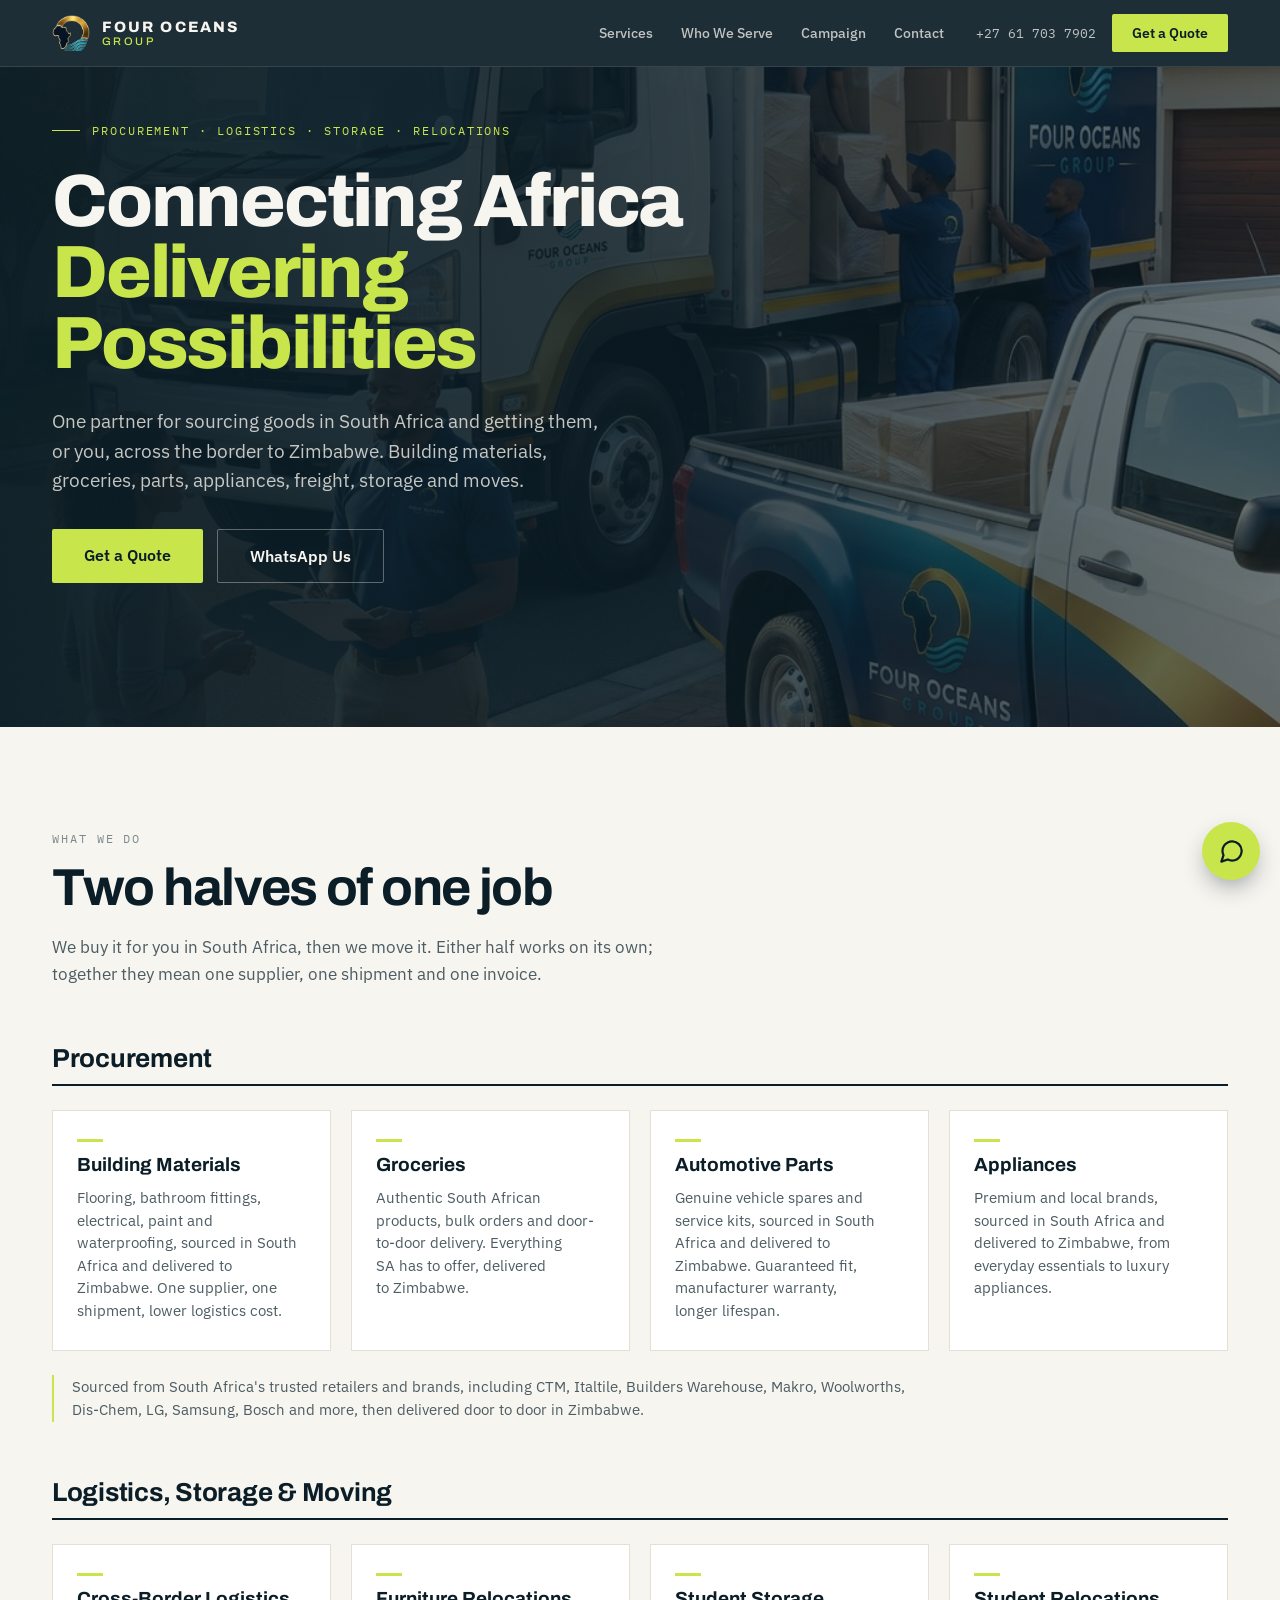
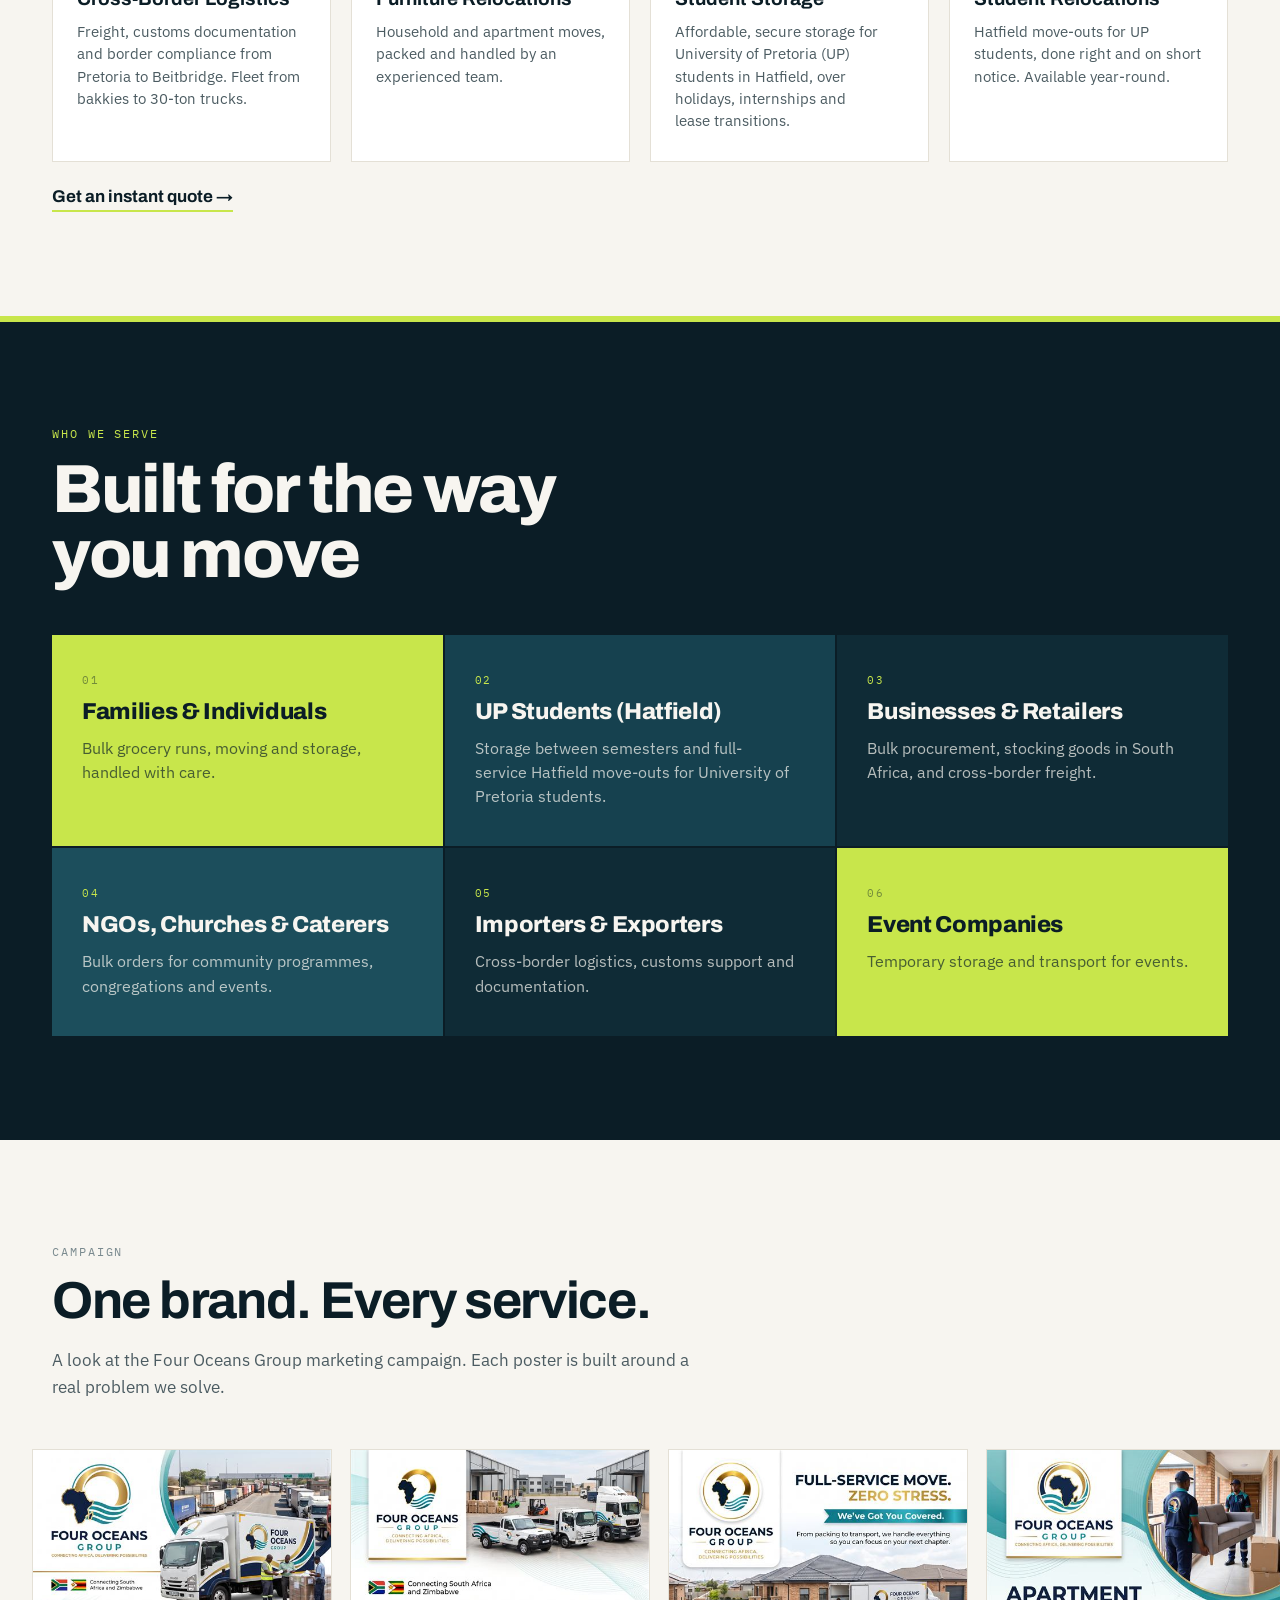
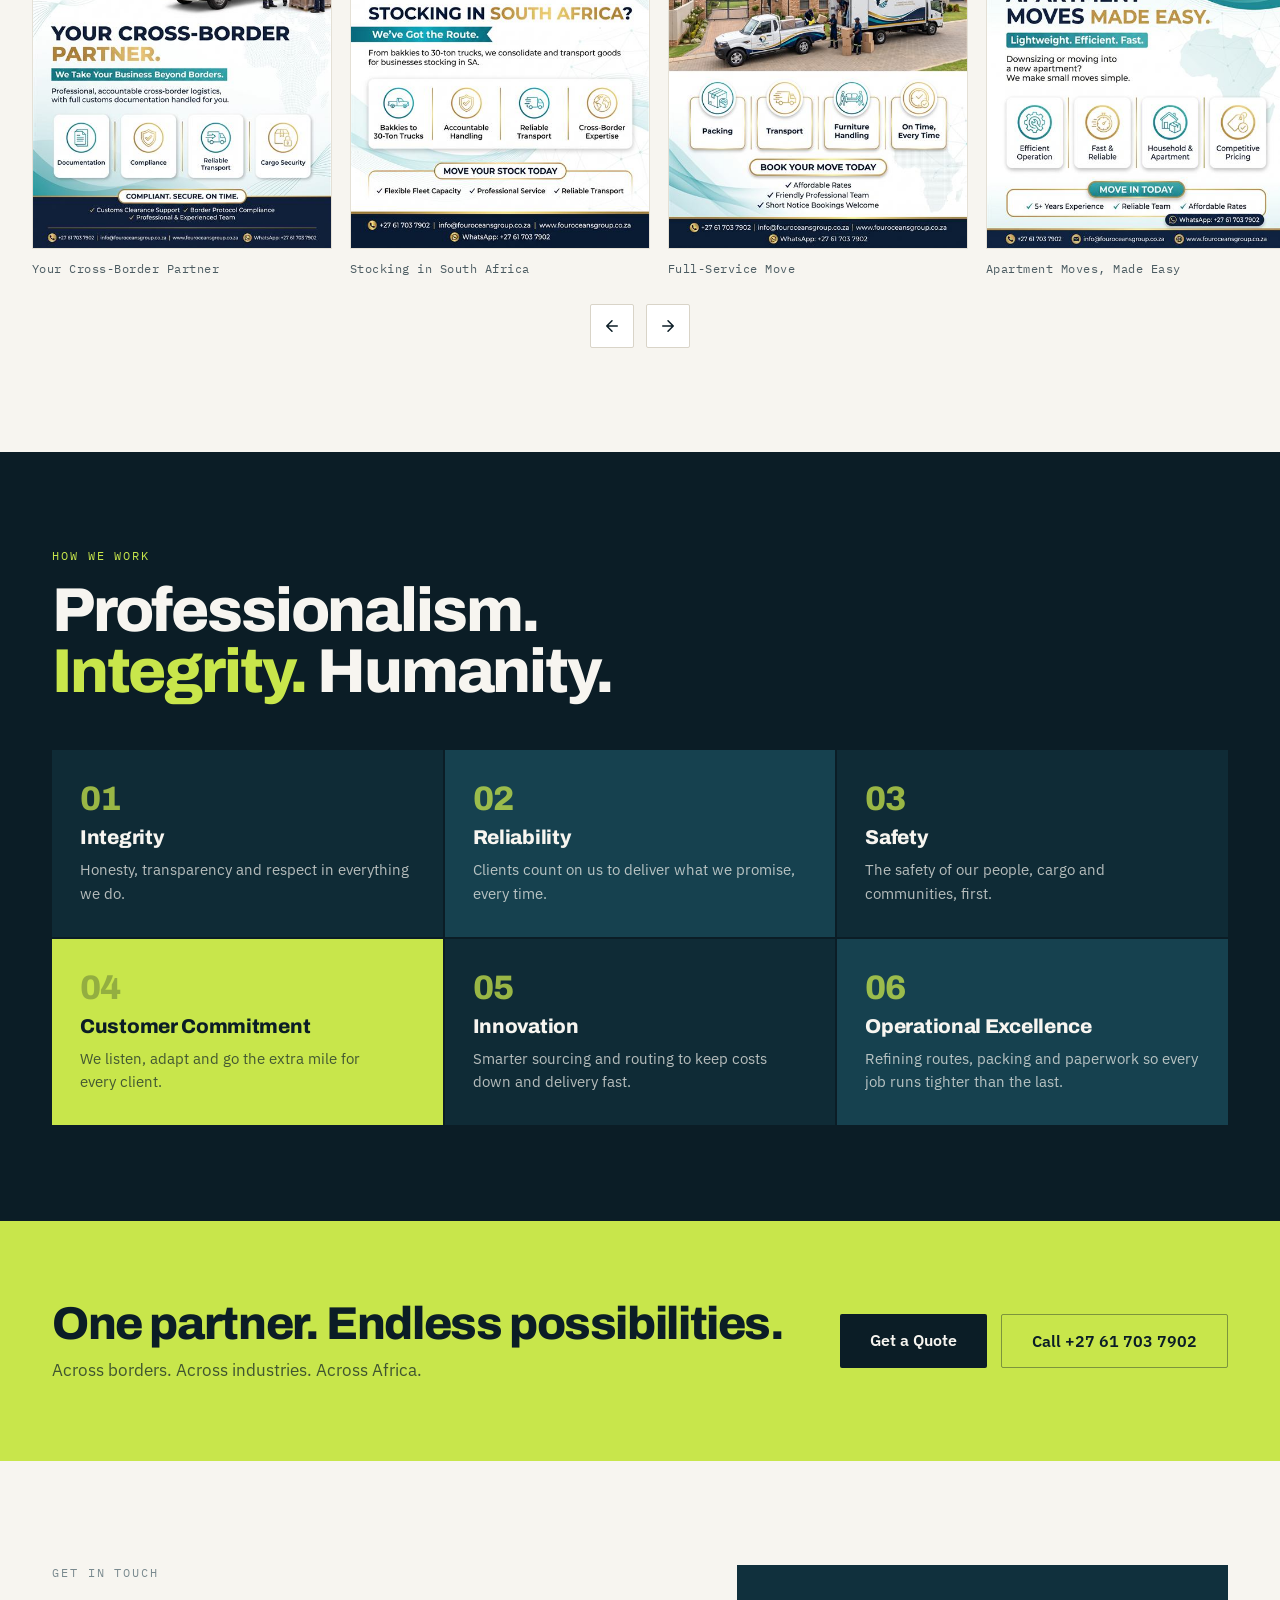
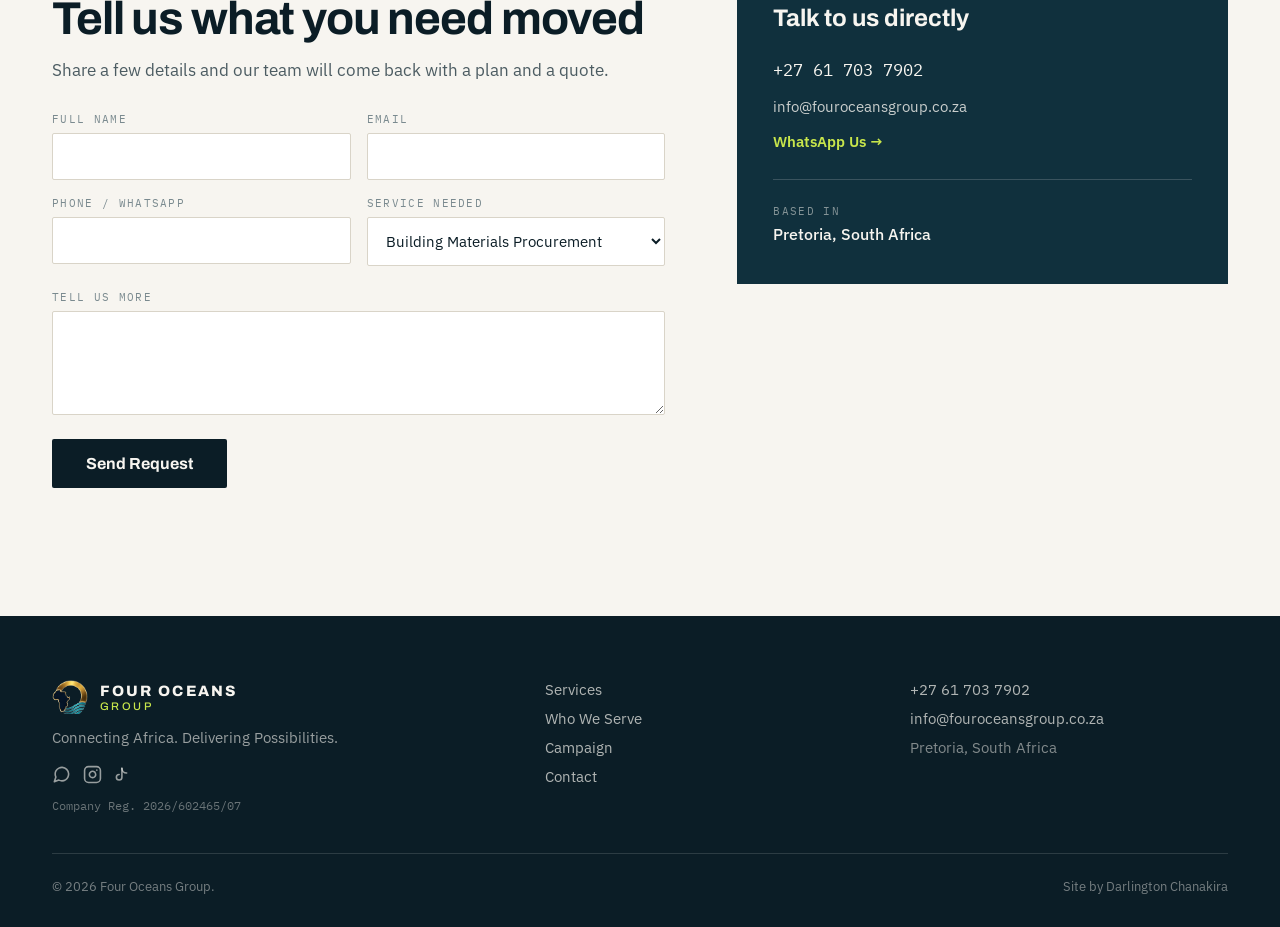
==== commit 7b346e6e: "Ship new homepage design (lime/Archivo), approved by Tony Rebuilds the homepage in the lime/navy/Arc" ====
--- a/index.html
+++ b/index.html
@@ -8,284 +8,384 @@
 <link rel="icon" href="data:,">
 <link rel="preconnect" href="https://fonts.googleapis.com">
 <link rel="preconnect" href="https://fonts.gstatic.com" crossorigin>
-<link href="https://fonts.googleapis.com/css2?family=Archivo:wght@500;600;700;800;900&family=Bebas+Neue&family=Inter:wght@400;500;600;700&display=swap" rel="stylesheet">
-<link rel="stylesheet" href="styles.css?v=1">
+<link href="https://fonts.googleapis.com/css2?family=Archivo:wght@500;600;700;800&family=IBM+Plex+Sans:wght@400;500;600&family=IBM+Plex+Mono:wght@400;500&display=swap" rel="stylesheet">
+<style>
+  body { margin: 0; background: #F7F5F0; color: #0B1D26; -webkit-font-smoothing: antialiased; font-family: 'IBM Plex Sans', system-ui, sans-serif; overflow-x: hidden; }
+  a { color: #10303D; text-decoration: none; }
+  a:hover { color: #0B1D26; }
+  * { box-sizing: border-box; }
+  a:focus-visible, button:focus-visible { outline: 2px solid #C8E64B; outline-offset: 2px; }
+
+  .link-lime:hover { color: #C8E64B; }
+  .link-lime-bright:hover { color: #D8F168; }
+  .btn-lime:hover { background: #D8F168; }
+  .btn-navy:hover { background: #10303D; }
+  .btn-outline:hover { border-color: #C8E64B; color: #C8E64B; }
+  .btn-outline-navy:hover { border-color: #0B1D26; }
+  .tile-lift:hover { transform: translateY(-4px); }
+  .quote-link:hover { gap: 16px; }
+
+  .menu-btn { display: none; }
+  .menu-btn svg { pointer-events: none; }
+
+  #mobileNavPanel[hidden] { display: none; }
+  @keyframes mobileNavIn { from { opacity: 0; transform: translateY(-6px); } to { opacity: 1; transform: translateY(0); } }
+  .mobile-nav-panel { animation: mobileNavIn 220ms cubic-bezier(0, 0, 0.2, 1) both; }
+
+  .wa-fab { transition: transform 160ms ease, background 160ms ease, box-shadow 160ms ease; }
+  .wa-fab:hover { background: #D8F168; transform: translateY(-2px); }
+  .poster-track:active { cursor: grabbing; }
+  @media (max-width: 520px) {
+    .wa-fab { width: 52px !important; height: 52px !important; right: 16px !important; bottom: 16px !important; }
+  }
+  @media (prefers-reduced-motion: no-preference) {
+    @keyframes waFabIn { from { opacity: 0; transform: scale(0.7); } to { opacity: 1; transform: scale(1); } }
+    .wa-fab { animation: waFabIn 0.4s cubic-bezier(0.16, 1, 0.3, 1) both; animation-delay: 1s; }
+  }
+
+  @media (prefers-reduced-motion: no-preference) {
+    @keyframes heroRise { from { opacity: 0; transform: translateY(16px); } to { opacity: 1; transform: translateY(0); } }
+    @keyframes heroLine { from { opacity: 0; transform: translateY(26px); } to { opacity: 1; transform: translateY(0); } }
+    @keyframes heroWipe { from { clip-path: inset(0 100% 0 0); } to { clip-path: inset(0 0 0 0); } }
+    .hero-eyebrow { animation: heroRise 0.55s cubic-bezier(0.16, 1, 0.3, 1) both; animation-delay: 0.05s; }
+    .hero-line { animation: heroLine 0.65s cubic-bezier(0.16, 1, 0.3, 1) both; }
+    .hero-line--1 { animation-delay: 0.15s; }
+    .hero-line--2 { animation-delay: 0.32s; }
+    .hero-ctas { animation: heroRise 0.6s cubic-bezier(0.16, 1, 0.3, 1) both; animation-delay: 0.5s; }
+    .hero-photo { animation: heroWipe 0.8s cubic-bezier(0.16, 1, 0.3, 1) both; animation-delay: 0.3s; will-change: clip-path; }
+  }
+
+  @media (max-width: 860px) {
+    .grid-4, .grid-3 { grid-template-columns: repeat(2, 1fr) !important; }
+  }
+
+  @media (max-width: 780px) {
+    .site-nav, .header-phone { display: none !important; }
+    .menu-btn { display: flex !important; }
+    .header-inner { padding: 12px 20px !important; gap: 14px !important; }
+    .hero-inner { padding: 28px 20px 40px !important; }
+    .hero-h1 { font-size: 42px !important; letter-spacing: -0.02em !important; }
+    .hero-sub { font-size: 16px !important; }
+    .two-col-head { grid-template-columns: 1fr !important; gap: 18px !important; }
+    .section-inner { padding-left: 20px !important; padding-right: 20px !important; }
+    .contact-grid { grid-template-columns: 1fr !important; gap: 40px !important; }
+    .form-grid { grid-template-columns: 1fr !important; }
+    .footer-grid { grid-template-columns: 1fr !important; gap: 32px !important; }
+    .cta-banner { flex-direction: column !important; align-items: flex-start !important; }
+    .h2-lg { font-size: 34px !important; }
+    .h2-xl { font-size: 40px !important; }
+  }
+
+  @media (max-width: 520px) {
+    .grid-4, .grid-3 { grid-template-columns: 1fr !important; }
+  }
+</style>
 </head>
 <body>
 
-<!-- ============ NAV ============ -->
-<header class="topbar" id="topbar">
-  <div class="wrap topbar__inner">
-    <a href="#top" class="brand" aria-label="Four Oceans Group home">
-      <img class="brand__mark" src="assets/logo-mark.png" alt="" width="210" height="199">
-      <span class="brand__word">
-        <span class="brand__name">FOUR OCEANS<em>GROUP</em></span>
-        <span class="brand__tag">Connecting Africa · Delivering Possibilities</span>
-      </span>
+<header style="position: sticky; top: 0; z-index: 40; background: rgba(11,29,38,0.92); -webkit-backdrop-filter: blur(10px); backdrop-filter: blur(10px); border-bottom: 1px solid rgba(255,255,255,0.1);">
+  <div class="header-inner" style="max-width: 1240px; margin: 0 auto; padding: 14px 32px; display: flex; align-items: center; gap: 32px;">
+    <a href="#top" style="display: flex; align-items: center; gap: 12px; color: #F7F5F0;">
+      <img src="assets/logo-mark.png" alt="Four Oceans Group" style="height: 36px; width: auto; display: block;" />
+      <span style="font-family: 'Archivo', sans-serif; font-weight: 800; font-size: 15px; letter-spacing: 0.14em; text-transform: uppercase; line-height: 1.1;">Four Oceans<span style="display: block; font-weight: 500; color: #C8E64B; letter-spacing: 0.22em; font-size: 11px;">Group</span></span>
     </a>
-
-    <nav class="nav" id="siteNav" aria-label="Primary">
-      <a href="#services">Services</a>
-      <a href="#who-we-serve">Who We Serve</a>
-      <a href="#campaign">Campaign</a>
-      <a href="#contact">Contact</a>
+    <nav class="site-nav" style="display: flex; gap: 28px; margin-left: auto; font-size: 14px; font-weight: 500;">
+      <a href="#services" class="link-lime" style="color: rgba(247,245,240,0.75);">Services</a>
+      <a href="#who-we-serve" class="link-lime" style="color: rgba(247,245,240,0.75);">Who We Serve</a>
+      <a href="#campaign" class="link-lime" style="color: rgba(247,245,240,0.75);">Campaign</a>
+      <a href="#contact" class="link-lime" style="color: rgba(247,245,240,0.75);">Contact</a>
     </nav>
-
-    <div class="topbar__actions">
-      <a class="phone-chip" href="tel:+27617037902">
-        <svg viewBox="0 0 24 24" aria-hidden="true"><path d="M6.6 10.8c1.4 2.8 3.8 5.2 6.6 6.6l2.2-2.2c.3-.3.7-.4 1-.2 1.1.4 2.3.6 3.6.6.6 0 1 .4 1 1V20c0 .6-.4 1-1 1C10.6 21 3 13.4 3 4c0-.6.4-1 1-1h3.2c.6 0 1 .4 1 1 0 1.3.2 2.5.6 3.6.1.3 0 .7-.2 1z" fill="currentColor"/></svg>
-        <span>+27 61 703 7902</span>
-      </a>
-      <a class="btn btn--gold" href="#contact">Get a Quote</a>
-    </div>
-
-    <button class="nav-toggle" id="navToggle" aria-expanded="false" aria-controls="siteNav" aria-label="Toggle menu">
-      <span></span><span></span><span></span>
+    <div style="display: flex; align-items: center; gap: 16px;">
+      <a href="tel:+27617037902" class="header-phone link-lime" style="font-family: 'IBM Plex Mono', monospace; font-size: 13px; color: rgba(247,245,240,0.75);">+27 61 703 7902</a>
+      <a href="#contact" class="btn-lime" style="background: #C8E64B; color: #0B1D26; font-weight: 600; font-size: 14px; padding: 10px 20px; border-radius: 2px; white-space: nowrap;">Get a Quote</a>
+      <button type="button" id="navToggle" class="menu-btn btn-outline" aria-label="Toggle menu" aria-expanded="false" style="align-items: center; justify-content: center; width: 38px; height: 38px; border: 1px solid rgba(247,245,240,0.3); background: transparent; color: #F7F5F0; border-radius: 2px; cursor: pointer; padding: 0;">
+        <svg width="18" height="18" viewBox="0 0 24 24" fill="none" stroke="currentColor" stroke-width="2" stroke-linecap="round" stroke-linejoin="round" aria-hidden="true"><path id="navToggleIcon" d="M4 7H20M4 12H20M4 17H20"></path></svg>
+      </button>
+    </div>
+  </div>
+  <div id="mobileNavPanel" class="mobile-nav-panel" hidden style="border-top: 1px solid rgba(255,255,255,0.1); background: #0B1D26;">
+    <nav style="display: flex; flex-direction: column; padding: 8px 20px 20px;">
+      <a href="#services" class="link-lime" style="color: rgba(247,245,240,0.85); padding: 14px 0; border-bottom: 1px solid rgba(255,255,255,0.08); font-size: 15px;">Services</a>
+      <a href="#who-we-serve" class="link-lime" style="color: rgba(247,245,240,0.85); padding: 14px 0; border-bottom: 1px solid rgba(255,255,255,0.08); font-size: 15px;">Who We Serve</a>
+      <a href="#campaign" class="link-lime" style="color: rgba(247,245,240,0.85); padding: 14px 0; border-bottom: 1px solid rgba(255,255,255,0.08); font-size: 15px;">Campaign</a>
+      <a href="#contact" class="link-lime" style="color: rgba(247,245,240,0.85); padding: 14px 0; border-bottom: 1px solid rgba(255,255,255,0.08); font-size: 15px;">Contact</a>
+      <a href="tel:+27617037902" style="color: #C8E64B; padding: 14px 0; font-family: 'IBM Plex Mono', monospace; font-size: 14px;">+27 61 703 7902</a>
+    </nav>
+  </div>
+</header>
+
+<section id="top" style="position: relative; background: #0B1D26; min-height: 660px; display: flex; align-items: flex-start; overflow: hidden;">
+  <img class="hero-photo" src="assets/hero-truck-raw.png" alt="A Four Oceans Group mover with a clipboard greeting a client on her driveway, while staff load boxes into the liveried box truck and bakkie behind them" style="position: absolute; inset: 0; width: 100%; height: 100%; object-fit: cover; opacity: 0.55;" />
+  <div style="position: absolute; inset: 0; background: linear-gradient(90deg, rgba(11,29,38,0.94) 0%, rgba(11,29,38,0.72) 46%, rgba(11,29,38,0.25) 100%);"></div>
+  <div class="hero-inner" style="position: relative; max-width: 1240px; margin: 0 auto; padding: 56px 32px 72px; width: 100%;">
+    <div style="max-width: 720px; display: flex; flex-direction: column; gap: 28px;">
+      <div class="hero-eyebrow" style="display: flex; align-items: center; gap: 12px; font-family: 'IBM Plex Mono', monospace; font-size: 12px; letter-spacing: 0.16em; text-transform: uppercase; color: #C8E64B;">
+        <span style="width: 28px; height: 1px; background: #C8E64B; display: block;"></span>
+        Procurement · Logistics · Storage · Relocations
+      </div>
+      <h1 class="hero-h1" style="font-family: 'Archivo', sans-serif; font-weight: 800; font-size: 74px; line-height: 0.96; letter-spacing: -0.03em; color: #F7F5F0; margin: 0; text-wrap: balance;"><span class="hero-line hero-line--1" style="display: block;">Connecting Africa</span><span class="hero-line hero-line--2" style="display: block; color: #C8E64B;">Delivering Possibilities</span></h1>
+      <p class="hero-sub" style="font-size: 19px; line-height: 1.55; color: rgba(247,245,240,0.78); margin: 0; max-width: 560px; text-wrap: pretty;">One partner for sourcing goods in South Africa and getting them, or you, across the border to Zimbabwe. Building materials, groceries, parts, appliances, freight, storage and moves.</p>
+      <div class="hero-ctas" style="display: flex; gap: 14px; flex-wrap: wrap; padding-top: 6px;">
+        <a href="#contact" class="btn-lime" style="background: #C8E64B; color: #0B1D26; font-weight: 600; font-size: 16px; padding: 16px 32px; border-radius: 2px;">Get a Quote</a>
+        <a href="https://wa.me/27617037902" target="_blank" rel="noopener" class="btn-outline" style="border: 1px solid rgba(247,245,240,0.35); color: #F7F5F0; font-weight: 600; font-size: 16px; padding: 16px 32px; border-radius: 2px;">WhatsApp Us</a>
+      </div>
+    </div>
+  </div>
+</section>
+
+<section id="services" style="background: #F7F5F0; padding: 104px 0;">
+  <div class="section-inner" style="max-width: 1240px; margin: 0 auto; padding: 0 32px; display: flex; flex-direction: column; gap: 56px;">
+    <div style="display: flex; flex-direction: column; gap: 20px;">
+      <div>
+        <div style="font-family: 'IBM Plex Mono', monospace; font-size: 12px; letter-spacing: 0.16em; text-transform: uppercase; color: #7A8A8F; margin-bottom: 16px;">What We Do</div>
+        <h2 class="h2-lg" style="font-family: 'Archivo', sans-serif; font-weight: 700; font-size: 52px; line-height: 1.0; letter-spacing: -0.025em; margin: 0; color: #0B1D26;">Two halves of one job</h2>
+      </div>
+      <p style="font-size: 17px; line-height: 1.6; color: #4C5C62; margin: 0; max-width: 640px; text-wrap: pretty;">We buy it for you in South Africa, then we move it. Either half works on its own; together they mean one supplier, one shipment and one invoice.</p>
+    </div>
+
+    <div style="display: flex; flex-direction: column; gap: 24px;">
+      <div style="display: flex; align-items: baseline; gap: 16px; border-bottom: 2px solid #0B1D26; padding-bottom: 12px;">
+        <h3 style="font-family: 'Archivo', sans-serif; font-weight: 700; font-size: 26px; letter-spacing: -0.01em; margin: 0;">Procurement</h3>
+      </div>
+      <div class="grid-4" style="display: grid; grid-template-columns: repeat(4, 1fr); gap: 20px;">
+        <article class="btn-outline-navy" style="background: #FFFFFF; border: 1px solid #E4E0D6; padding: 28px 24px; display: flex; flex-direction: column; gap: 12px;">
+          <div style="width: 26px; height: 3px; background: #C8E64B;"></div>
+          <h4 style="font-family: 'Archivo', sans-serif; font-weight: 700; font-size: 19px; margin: 0; color: #0B1D26;">Building Materials</h4>
+          <p style="font-size: 14.5px; line-height: 1.55; color: #4C5C62; margin: 0; text-wrap: pretty;">Flooring, bathroom fittings, electrical, paint and waterproofing, sourced in South Africa and delivered to Zimbabwe. One supplier, one shipment, lower logistics cost.</p>
+        </article>
+        <article class="btn-outline-navy" style="background: #FFFFFF; border: 1px solid #E4E0D6; padding: 28px 24px; display: flex; flex-direction: column; gap: 12px;">
+          <div style="width: 26px; height: 3px; background: #C8E64B;"></div>
+          <h4 style="font-family: 'Archivo', sans-serif; font-weight: 700; font-size: 19px; margin: 0; color: #0B1D26;">Groceries</h4>
+          <p style="font-size: 14.5px; line-height: 1.55; color: #4C5C62; margin: 0; text-wrap: pretty;">Authentic South African products, bulk orders and door-to-door delivery. Everything SA has to offer, delivered to Zimbabwe.</p>
+        </article>
+        <article class="btn-outline-navy" style="background: #FFFFFF; border: 1px solid #E4E0D6; padding: 28px 24px; display: flex; flex-direction: column; gap: 12px;">
+          <div style="width: 26px; height: 3px; background: #C8E64B;"></div>
+          <h4 style="font-family: 'Archivo', sans-serif; font-weight: 700; font-size: 19px; margin: 0; color: #0B1D26;">Automotive Parts</h4>
+          <p style="font-size: 14.5px; line-height: 1.55; color: #4C5C62; margin: 0; text-wrap: pretty;">Genuine vehicle spares and service kits, sourced in South Africa and delivered to Zimbabwe. Guaranteed fit, manufacturer warranty, longer lifespan.</p>
+        </article>
+        <article class="btn-outline-navy" style="background: #FFFFFF; border: 1px solid #E4E0D6; padding: 28px 24px; display: flex; flex-direction: column; gap: 12px;">
+          <div style="width: 26px; height: 3px; background: #C8E64B;"></div>
+          <h4 style="font-family: 'Archivo', sans-serif; font-weight: 700; font-size: 19px; margin: 0; color: #0B1D26;">Appliances</h4>
+          <p style="font-size: 14.5px; line-height: 1.55; color: #4C5C62; margin: 0; text-wrap: pretty;">Premium and local brands, sourced in South Africa and delivered to Zimbabwe, from everyday essentials to luxury appliances.</p>
+        </article>
+      </div>
+      <p style="font-size: 14.5px; line-height: 1.6; color: #4C5C62; margin: 0; max-width: 860px; border-left: 2px solid #C8E64B; padding-left: 18px;">Sourced from South Africa's trusted retailers and brands, including CTM, Italtile, Builders Warehouse, Makro, Woolworths, Dis-Chem, LG, Samsung, Bosch and more, then delivered door to door in Zimbabwe.</p>
+    </div>
+
+    <div style="display: flex; flex-direction: column; gap: 24px;">
+      <div style="display: flex; align-items: baseline; gap: 16px; border-bottom: 2px solid #0B1D26; padding-bottom: 12px;">
+        <h3 style="font-family: 'Archivo', sans-serif; font-weight: 700; font-size: 26px; letter-spacing: -0.01em; margin: 0;">Logistics, Storage &amp; Moving</h3>
+      </div>
+      <div class="grid-4" style="display: grid; grid-template-columns: repeat(4, 1fr); gap: 20px;">
+        <article class="btn-outline-navy" style="background: #FFFFFF; border: 1px solid #E4E0D6; padding: 28px 24px; display: flex; flex-direction: column; gap: 12px;">
+          <div style="width: 26px; height: 3px; background: #C8E64B;"></div>
+          <h4 style="font-family: 'Archivo', sans-serif; font-weight: 700; font-size: 19px; margin: 0; color: #0B1D26;">Cross-Border Logistics</h4>
+          <p style="font-size: 14.5px; line-height: 1.55; color: #4C5C62; margin: 0; text-wrap: pretty;">Freight, customs documentation and border compliance from Pretoria to Beitbridge. Fleet from bakkies to 30-ton trucks.</p>
+        </article>
+        <article class="btn-outline-navy" style="background: #FFFFFF; border: 1px solid #E4E0D6; padding: 28px 24px; display: flex; flex-direction: column; gap: 12px;">
+          <div style="width: 26px; height: 3px; background: #C8E64B;"></div>
+          <h4 style="font-family: 'Archivo', sans-serif; font-weight: 700; font-size: 19px; margin: 0; color: #0B1D26;">Furniture Relocations</h4>
+          <p style="font-size: 14.5px; line-height: 1.55; color: #4C5C62; margin: 0; text-wrap: pretty;">Household and apartment moves, packed and handled by an experienced team.</p>
+        </article>
+        <article class="btn-outline-navy" style="background: #FFFFFF; border: 1px solid #E4E0D6; padding: 28px 24px; display: flex; flex-direction: column; gap: 12px;">
+          <div style="width: 26px; height: 3px; background: #C8E64B;"></div>
+          <h4 style="font-family: 'Archivo', sans-serif; font-weight: 700; font-size: 19px; margin: 0; color: #0B1D26;">Student Storage</h4>
+          <p style="font-size: 14.5px; line-height: 1.55; color: #4C5C62; margin: 0; text-wrap: pretty;">Affordable, secure storage for University of Pretoria (UP) students in Hatfield, over holidays, internships and lease transitions.</p>
+        </article>
+        <article class="btn-outline-navy" style="background: #FFFFFF; border: 1px solid #E4E0D6; padding: 28px 24px; display: flex; flex-direction: column; gap: 12px;">
+          <div style="width: 26px; height: 3px; background: #C8E64B;"></div>
+          <h4 style="font-family: 'Archivo', sans-serif; font-weight: 700; font-size: 19px; margin: 0; color: #0B1D26;">Student Relocations</h4>
+          <p style="font-size: 14.5px; line-height: 1.55; color: #4C5C62; margin: 0; text-wrap: pretty;">Hatfield move-outs for UP students, done right and on short notice. Available year-round.</p>
+        </article>
+      </div>
+      <div>
+        <a href="quote.html" class="quote-link" style="display: inline-flex; align-items: center; gap: 10px; font-family: 'Archivo', sans-serif; font-weight: 700; font-size: 17px; color: #0B1D26; border-bottom: 2px solid #C8E64B; padding-bottom: 4px;">Get an instant quote →</a>
+      </div>
+    </div>
+  </div>
+</section>
+
+<section id="who-we-serve" style="background: #0B1D26; padding: 104px 0; color: #F7F5F0; border-top: 6px solid #C8E64B;">
+  <div class="section-inner" style="max-width: 1240px; margin: 0 auto; padding: 0 32px; display: flex; flex-direction: column; gap: 48px;">
+    <div class="two-col-head" style="display: grid; grid-template-columns: 1fr 1fr; gap: 48px; align-items: end;">
+      <div>
+        <div style="font-family: 'IBM Plex Mono', monospace; font-size: 12px; letter-spacing: 0.16em; text-transform: uppercase; color: #C8E64B; margin-bottom: 16px;">Who We Serve</div>
+        <h2 class="h2-xl" style="font-family: 'Archivo', sans-serif; font-weight: 800; font-size: 68px; line-height: 0.96; letter-spacing: -0.035em; margin: 0;">Built for the way you move</h2>
+      </div>
+    </div>
+    <div class="grid-3" style="display: grid; grid-template-columns: repeat(3, 1fr); gap: 2px;">
+      <div class="tile-lift" style="background: #C8E64B; padding: 38px 30px; display: flex; flex-direction: column; gap: 12px; transition: transform 160ms ease;">
+        <div style="font-family: 'IBM Plex Mono', monospace; font-size: 11px; letter-spacing: 0.16em; color: rgba(11,29,38,0.45);">01</div>
+        <h4 style="font-family: 'Archivo', sans-serif; font-weight: 800; font-size: 23px; letter-spacing: -0.015em; margin: 0; color: #0B1D26;">Families &amp; Individuals</h4>
+        <p style="font-size: 15.5px; line-height: 1.55; color: rgba(11,29,38,0.68); margin: 0; text-wrap: pretty;">Bulk grocery runs, moving and storage, handled with care.</p>
+      </div>
+      <div class="tile-lift" style="background: #16414F; padding: 38px 30px; display: flex; flex-direction: column; gap: 12px; transition: transform 160ms ease;">
+        <div style="font-family: 'IBM Plex Mono', monospace; font-size: 11px; letter-spacing: 0.16em; color: #C8E64B;">02</div>
+        <h4 style="font-family: 'Archivo', sans-serif; font-weight: 800; font-size: 23px; letter-spacing: -0.015em; margin: 0; color: #F7F5F0;">UP Students (Hatfield)</h4>
+        <p style="font-size: 15.5px; line-height: 1.55; color: rgba(247,245,240,0.72); margin: 0; text-wrap: pretty;">Storage between semesters and full-service Hatfield move-outs for University of Pretoria students.</p>
+      </div>
+      <div class="tile-lift" style="background: #0F2B36; padding: 38px 30px; display: flex; flex-direction: column; gap: 12px; transition: transform 160ms ease;">
+        <div style="font-family: 'IBM Plex Mono', monospace; font-size: 11px; letter-spacing: 0.16em; color: #C8E64B;">03</div>
+        <h4 style="font-family: 'Archivo', sans-serif; font-weight: 800; font-size: 23px; letter-spacing: -0.015em; margin: 0; color: #F7F5F0;">Businesses &amp; Retailers</h4>
+        <p style="font-size: 15.5px; line-height: 1.55; color: rgba(247,245,240,0.72); margin: 0; text-wrap: pretty;">Bulk procurement, stocking goods in South Africa, and cross-border freight.</p>
+      </div>
+      <div class="tile-lift" style="background: #1C4E5C; padding: 38px 30px; display: flex; flex-direction: column; gap: 12px; transition: transform 160ms ease;">
+        <div style="font-family: 'IBM Plex Mono', monospace; font-size: 11px; letter-spacing: 0.16em; color: #C8E64B;">04</div>
+        <h4 style="font-family: 'Archivo', sans-serif; font-weight: 800; font-size: 23px; letter-spacing: -0.015em; margin: 0; color: #F7F5F0;">NGOs, Churches &amp; Caterers</h4>
+        <p style="font-size: 15.5px; line-height: 1.55; color: rgba(247,245,240,0.72); margin: 0; text-wrap: pretty;">Bulk orders for community programmes, congregations and events.</p>
+      </div>
+      <div class="tile-lift" style="background: #0F2B36; padding: 38px 30px; display: flex; flex-direction: column; gap: 12px; transition: transform 160ms ease;">
+        <div style="font-family: 'IBM Plex Mono', monospace; font-size: 11px; letter-spacing: 0.16em; color: #C8E64B;">05</div>
+        <h4 style="font-family: 'Archivo', sans-serif; font-weight: 800; font-size: 23px; letter-spacing: -0.015em; margin: 0; color: #F7F5F0;">Importers &amp; Exporters</h4>
+        <p style="font-size: 15.5px; line-height: 1.55; color: rgba(247,245,240,0.72); margin: 0; text-wrap: pretty;">Cross-border logistics, customs support and documentation.</p>
+      </div>
+      <div class="tile-lift" style="background: #C8E64B; padding: 38px 30px; display: flex; flex-direction: column; gap: 12px; transition: transform 160ms ease;">
+        <div style="font-family: 'IBM Plex Mono', monospace; font-size: 11px; letter-spacing: 0.16em; color: rgba(11,29,38,0.45);">06</div>
+        <h4 style="font-family: 'Archivo', sans-serif; font-weight: 800; font-size: 23px; letter-spacing: -0.015em; margin: 0; color: #0B1D26;">Event Companies</h4>
+        <p style="font-size: 15.5px; line-height: 1.55; color: rgba(11,29,38,0.68); margin: 0; text-wrap: pretty;">Temporary storage and transport for events.</p>
+      </div>
+    </div>
+  </div>
+</section>
+
+<section id="campaign" style="background: #F7F5F0; padding: 104px 0; overflow: hidden;">
+  <div class="section-inner" style="max-width: 1240px; margin: 0 auto; padding: 0 32px 44px; display: flex; flex-direction: column; gap: 20px;">
+    <div>
+      <div style="font-family: 'IBM Plex Mono', monospace; font-size: 12px; letter-spacing: 0.16em; text-transform: uppercase; color: #7A8A8F; margin-bottom: 16px;">Campaign</div>
+      <h2 class="h2-lg" style="font-family: 'Archivo', sans-serif; font-weight: 700; font-size: 52px; line-height: 1.0; letter-spacing: -0.025em; margin: 0; color: #0B1D26;">One brand. Every service.</h2>
+    </div>
+    <p style="font-size: 17px; line-height: 1.6; color: #4C5C62; margin: 0; max-width: 640px; text-wrap: pretty;">A look at the Four Oceans Group marketing campaign. Each poster is built around a real problem we solve.</p>
+  </div>
+  <div id="posterTrack" role="region" aria-label="Four Oceans Group campaign posters" aria-roledescription="carousel" class="section-inner poster-track" style="display: flex; gap: 18px; overflow-x: auto; overscroll-behavior-x: contain; -webkit-overflow-scrolling: touch; padding: 4px 32px 24px; cursor: grab; scrollbar-width: none;">
+    <figure style="margin: 0; flex: 0 0 300px; display: flex; flex-direction: column; gap: 12px;"><img src="assets/posters/Your-Cross-Border-Partner-Poster.jpg" alt="Four Oceans Group poster: Your Cross-Border Partner" draggable="false" loading="lazy" style="width: 100%; aspect-ratio: 3 / 4; object-fit: cover; background: #E4E0D6; display: block; border: 1px solid #E4E0D6; user-select: none;" /><figcaption style="font-family: 'IBM Plex Mono', monospace; font-size: 12px; letter-spacing: 0.04em; color: #4C5C62;">Your Cross-Border Partner</figcaption></figure>
+    <figure style="margin: 0; flex: 0 0 300px; display: flex; flex-direction: column; gap: 12px;"><img src="assets/posters/Stocking-In-South-Africa-Poster.jpg" alt="Four Oceans Group poster: Stocking in South Africa" draggable="false" loading="lazy" style="width: 100%; aspect-ratio: 3 / 4; object-fit: cover; background: #E4E0D6; display: block; border: 1px solid #E4E0D6; user-select: none;" /><figcaption style="font-family: 'IBM Plex Mono', monospace; font-size: 12px; letter-spacing: 0.04em; color: #4C5C62;">Stocking in South Africa</figcaption></figure>
+    <figure style="margin: 0; flex: 0 0 300px; display: flex; flex-direction: column; gap: 12px;"><img src="assets/posters/Full-Service-Move-Poster.jpg" alt="Four Oceans Group poster: Full-Service Move" draggable="false" loading="lazy" style="width: 100%; aspect-ratio: 3 / 4; object-fit: cover; background: #E4E0D6; display: block; border: 1px solid #E4E0D6; user-select: none;" /><figcaption style="font-family: 'IBM Plex Mono', monospace; font-size: 12px; letter-spacing: 0.04em; color: #4C5C62;">Full-Service Move</figcaption></figure>
+    <figure style="margin: 0; flex: 0 0 300px; display: flex; flex-direction: column; gap: 12px;"><img src="assets/posters/Apartment-Moves-Made-Easy-Poster.jpg" alt="Four Oceans Group poster: Apartment Moves, Made Easy" draggable="false" loading="lazy" style="width: 100%; aspect-ratio: 3 / 4; object-fit: cover; background: #E4E0D6; display: block; border: 1px solid #E4E0D6; user-select: none;" /><figcaption style="font-family: 'IBM Plex Mono', monospace; font-size: 12px; letter-spacing: 0.04em; color: #4C5C62;">Apartment Moves, Made Easy</figcaption></figure>
+    <figure style="margin: 0; flex: 0 0 300px; display: flex; flex-direction: column; gap: 12px;"><img src="assets/posters/Everything-SA-Poster.jpg" alt="Four Oceans Group poster: Everything SA" draggable="false" loading="lazy" style="width: 100%; aspect-ratio: 3 / 4; object-fit: cover; background: #E4E0D6; display: block; border: 1px solid #E4E0D6; user-select: none;" /><figcaption style="font-family: 'IBM Plex Mono', monospace; font-size: 12px; letter-spacing: 0.04em; color: #4C5C62;">Everything SA</figcaption></figure>
+    <figure style="margin: 0; flex: 0 0 300px; display: flex; flex-direction: column; gap: 12px;"><img src="assets/posters/Bulk-Orders-For-Business-Poster.jpg" alt="Four Oceans Group poster: Bulk Orders for Business" draggable="false" loading="lazy" style="width: 100%; aspect-ratio: 3 / 4; object-fit: cover; background: #E4E0D6; display: block; border: 1px solid #E4E0D6; user-select: none;" /><figcaption style="font-family: 'IBM Plex Mono', monospace; font-size: 12px; letter-spacing: 0.04em; color: #4C5C62;">Bulk Orders for Business</figcaption></figure>
+    <figure style="margin: 0; flex: 0 0 300px; display: flex; flex-direction: column; gap: 12px;"><img src="assets/posters/Genuine-Parts-Poster.jpg" alt="Four Oceans Group poster: Genuine Parts" draggable="false" loading="lazy" style="width: 100%; aspect-ratio: 3 / 4; object-fit: cover; background: #E4E0D6; display: block; border: 1px solid #E4E0D6; user-select: none;" /><figcaption style="font-family: 'IBM Plex Mono', monospace; font-size: 12px; letter-spacing: 0.04em; color: #4C5C62;">Genuine Parts</figcaption></figure>
+    <figure style="margin: 0; flex: 0 0 300px; display: flex; flex-direction: column; gap: 12px;"><img src="assets/posters/Service-Kits-Poster.jpg" alt="Four Oceans Group poster: Service Kits" draggable="false" loading="lazy" style="width: 100%; aspect-ratio: 3 / 4; object-fit: cover; background: #E4E0D6; display: block; border: 1px solid #E4E0D6; user-select: none;" /><figcaption style="font-family: 'IBM Plex Mono', monospace; font-size: 12px; letter-spacing: 0.04em; color: #4C5C62;">Service Kits</figcaption></figure>
+    <figure style="margin: 0; flex: 0 0 300px; display: flex; flex-direction: column; gap: 12px;"><img src="assets/posters/Premium-Appliances-Poster.jpg" alt="Four Oceans Group poster: Premium Appliances" draggable="false" loading="lazy" style="width: 100%; aspect-ratio: 3 / 4; object-fit: cover; background: #E4E0D6; display: block; border: 1px solid #E4E0D6; user-select: none;" /><figcaption style="font-family: 'IBM Plex Mono', monospace; font-size: 12px; letter-spacing: 0.04em; color: #4C5C62;">Premium Appliances</figcaption></figure>
+    <figure style="margin: 0; flex: 0 0 300px; display: flex; flex-direction: column; gap: 12px;"><img src="assets/posters/Everyday-Appliances-Poster.jpg" alt="Four Oceans Group poster: Everyday Appliances" draggable="false" loading="lazy" style="width: 100%; aspect-ratio: 3 / 4; object-fit: cover; background: #E4E0D6; display: block; border: 1px solid #E4E0D6; user-select: none;" /><figcaption style="font-family: 'IBM Plex Mono', monospace; font-size: 12px; letter-spacing: 0.04em; color: #4C5C62;">Everyday Appliances</figcaption></figure>
+    <figure style="margin: 0; flex: 0 0 300px; display: flex; flex-direction: column; gap: 12px;"><img src="assets/posters/Flooring-Sorted-Poster.jpg" alt="Four Oceans Group poster: Flooring Sorted" draggable="false" loading="lazy" style="width: 100%; aspect-ratio: 3 / 4; object-fit: cover; background: #E4E0D6; display: block; border: 1px solid #E4E0D6; user-select: none;" /><figcaption style="font-family: 'IBM Plex Mono', monospace; font-size: 12px; letter-spacing: 0.04em; color: #4C5C62;">Flooring Sorted</figcaption></figure>
+    <figure style="margin: 0; flex: 0 0 300px; display: flex; flex-direction: column; gap: 12px;"><img src="assets/posters/Finish-It-Properly-Poster.jpg" alt="Four Oceans Group poster: Finish It Properly" draggable="false" loading="lazy" style="width: 100%; aspect-ratio: 3 / 4; object-fit: cover; background: #E4E0D6; display: block; border: 1px solid #E4E0D6; user-select: none;" /><figcaption style="font-family: 'IBM Plex Mono', monospace; font-size: 12px; letter-spacing: 0.04em; color: #4C5C62;">Finish It Properly</figcaption></figure>
+    <figure style="margin: 0; flex: 0 0 300px; display: flex; flex-direction: column; gap: 12px;"><img src="assets/posters/Bathrooms-Built-Right-Poster.jpg" alt="Four Oceans Group poster: Bathrooms, Built Right" draggable="false" loading="lazy" style="width: 100%; aspect-ratio: 3 / 4; object-fit: cover; background: #E4E0D6; display: block; border: 1px solid #E4E0D6; user-select: none;" /><figcaption style="font-family: 'IBM Plex Mono', monospace; font-size: 12px; letter-spacing: 0.04em; color: #4C5C62;">Bathrooms, Built Right</figcaption></figure>
+    <figure style="margin: 0; flex: 0 0 300px; display: flex; flex-direction: column; gap: 12px;"><img src="assets/posters/Life-In-Transit-Poster.jpg" alt="Four Oceans Group poster: Life in Transit" draggable="false" loading="lazy" style="width: 100%; aspect-ratio: 3 / 4; object-fit: cover; background: #E4E0D6; display: block; border: 1px solid #E4E0D6; user-select: none;" /><figcaption style="font-family: 'IBM Plex Mono', monospace; font-size: 12px; letter-spacing: 0.04em; color: #4C5C62;">Life in Transit</figcaption></figure>
+    <figure style="margin: 0; flex: 0 0 300px; display: flex; flex-direction: column; gap: 12px;"><img src="assets/posters/Holiday-Storage-Poster.jpg" alt="Four Oceans Group poster: Holiday Storage" draggable="false" loading="lazy" style="width: 100%; aspect-ratio: 3 / 4; object-fit: cover; background: #E4E0D6; display: block; border: 1px solid #E4E0D6; user-select: none;" /><figcaption style="font-family: 'IBM Plex Mono', monospace; font-size: 12px; letter-spacing: 0.04em; color: #4C5C62;">Holiday Storage</figcaption></figure>
+    <figure style="margin: 0; flex: 0 0 300px; display: flex; flex-direction: column; gap: 12px;"><img src="assets/posters/Bakkie-Only-Poster.jpg" alt="Four Oceans Group poster: Bakkie-Only Service" draggable="false" loading="lazy" style="width: 100%; aspect-ratio: 3 / 4; object-fit: cover; background: #E4E0D6; display: block; border: 1px solid #E4E0D6; user-select: none;" /><figcaption style="font-family: 'IBM Plex Mono', monospace; font-size: 12px; letter-spacing: 0.04em; color: #4C5C62;">Bakkie-Only Service</figcaption></figure>
+    <figure style="margin: 0; flex: 0 0 300px; display: flex; flex-direction: column; gap: 12px;"><img src="assets/posters/Last-Minute-Move-Poster.jpg" alt="Four Oceans Group poster: Last-Minute Move" draggable="false" loading="lazy" style="width: 100%; aspect-ratio: 3 / 4; object-fit: cover; background: #E4E0D6; display: block; border: 1px solid #E4E0D6; user-select: none;" /><figcaption style="font-family: 'IBM Plex Mono', monospace; font-size: 12px; letter-spacing: 0.04em; color: #4C5C62;">Last-Minute Move</figcaption></figure>
+    <figure style="margin: 0; flex: 0 0 300px; display: flex; flex-direction: column; gap: 12px;"><img src="assets/posters/Move-Out-Assistance-Poster.jpg" alt="Four Oceans Group poster: Move-Out Assistance" draggable="false" loading="lazy" style="width: 100%; aspect-ratio: 3 / 4; object-fit: cover; background: #E4E0D6; display: block; border: 1px solid #E4E0D6; user-select: none;" /><figcaption style="font-family: 'IBM Plex Mono', monospace; font-size: 12px; letter-spacing: 0.04em; color: #4C5C62;">Move-Out Assistance</figcaption></figure>
+    <figure style="margin: 0; flex: 0 0 300px; display: flex; flex-direction: column; gap: 12px;"><img src="assets/posters/Hatfield-Move-Out-Poster.jpg" alt="Four Oceans Group poster: Hatfield Move-Out" draggable="false" loading="lazy" style="width: 100%; aspect-ratio: 3 / 4; object-fit: cover; background: #E4E0D6; display: block; border: 1px solid #E4E0D6; user-select: none;" /><figcaption style="font-family: 'IBM Plex Mono', monospace; font-size: 12px; letter-spacing: 0.04em; color: #4C5C62;">Hatfield Move-Out</figcaption></figure>
+    <!-- duplicate set for seamless loop -->
+    <figure aria-hidden="true" style="margin: 0; flex: 0 0 300px; display: flex; flex-direction: column; gap: 12px;"><img src="assets/posters/Your-Cross-Border-Partner-Poster.jpg" alt="" draggable="false" loading="lazy" style="width: 100%; aspect-ratio: 3 / 4; object-fit: cover; background: #E4E0D6; display: block; border: 1px solid #E4E0D6; user-select: none;" /><figcaption style="font-family: 'IBM Plex Mono', monospace; font-size: 12px; letter-spacing: 0.04em; color: #4C5C62;">Your Cross-Border Partner</figcaption></figure>
+    <figure aria-hidden="true" style="margin: 0; flex: 0 0 300px; display: flex; flex-direction: column; gap: 12px;"><img src="assets/posters/Stocking-In-South-Africa-Poster.jpg" alt="" draggable="false" loading="lazy" style="width: 100%; aspect-ratio: 3 / 4; object-fit: cover; background: #E4E0D6; display: block; border: 1px solid #E4E0D6; user-select: none;" /><figcaption style="font-family: 'IBM Plex Mono', monospace; font-size: 12px; letter-spacing: 0.04em; color: #4C5C62;">Stocking in South Africa</figcaption></figure>
+    <figure aria-hidden="true" style="margin: 0; flex: 0 0 300px; display: flex; flex-direction: column; gap: 12px;"><img src="assets/posters/Full-Service-Move-Poster.jpg" alt="" draggable="false" loading="lazy" style="width: 100%; aspect-ratio: 3 / 4; object-fit: cover; background: #E4E0D6; display: block; border: 1px solid #E4E0D6; user-select: none;" /><figcaption style="font-family: 'IBM Plex Mono', monospace; font-size: 12px; letter-spacing: 0.04em; color: #4C5C62;">Full-Service Move</figcaption></figure>
+    <figure aria-hidden="true" style="margin: 0; flex: 0 0 300px; display: flex; flex-direction: column; gap: 12px;"><img src="assets/posters/Apartment-Moves-Made-Easy-Poster.jpg" alt="" draggable="false" loading="lazy" style="width: 100%; aspect-ratio: 3 / 4; object-fit: cover; background: #E4E0D6; display: block; border: 1px solid #E4E0D6; user-select: none;" /><figcaption style="font-family: 'IBM Plex Mono', monospace; font-size: 12px; letter-spacing: 0.04em; color: #4C5C62;">Apartment Moves, Made Easy</figcaption></figure>
+    <figure aria-hidden="true" style="margin: 0; flex: 0 0 300px; display: flex; flex-direction: column; gap: 12px;"><img src="assets/posters/Everything-SA-Poster.jpg" alt="" draggable="false" loading="lazy" style="width: 100%; aspect-ratio: 3 / 4; object-fit: cover; background: #E4E0D6; display: block; border: 1px solid #E4E0D6; user-select: none;" /><figcaption style="font-family: 'IBM Plex Mono', monospace; font-size: 12px; letter-spacing: 0.04em; color: #4C5C62;">Everything SA</figcaption></figure>
+    <figure aria-hidden="true" style="margin: 0; flex: 0 0 300px; display: flex; flex-direction: column; gap: 12px;"><img src="assets/posters/Bulk-Orders-For-Business-Poster.jpg" alt="" draggable="false" loading="lazy" style="width: 100%; aspect-ratio: 3 / 4; object-fit: cover; background: #E4E0D6; display: block; border: 1px solid #E4E0D6; user-select: none;" /><figcaption style="font-family: 'IBM Plex Mono', monospace; font-size: 12px; letter-spacing: 0.04em; color: #4C5C62;">Bulk Orders for Business</figcaption></figure>
+    <figure aria-hidden="true" style="margin: 0; flex: 0 0 300px; display: flex; flex-direction: column; gap: 12px;"><img src="assets/posters/Genuine-Parts-Poster.jpg" alt="" draggable="false" loading="lazy" style="width: 100%; aspect-ratio: 3 / 4; object-fit: cover; background: #E4E0D6; display: block; border: 1px solid #E4E0D6; user-select: none;" /><figcaption style="font-family: 'IBM Plex Mono', monospace; font-size: 12px; letter-spacing: 0.04em; color: #4C5C62;">Genuine Parts</figcaption></figure>
+    <figure aria-hidden="true" style="margin: 0; flex: 0 0 300px; display: flex; flex-direction: column; gap: 12px;"><img src="assets/posters/Service-Kits-Poster.jpg" alt="" draggable="false" loading="lazy" style="width: 100%; aspect-ratio: 3 / 4; object-fit: cover; background: #E4E0D6; display: block; border: 1px solid #E4E0D6; user-select: none;" /><figcaption style="font-family: 'IBM Plex Mono', monospace; font-size: 12px; letter-spacing: 0.04em; color: #4C5C62;">Service Kits</figcaption></figure>
+    <figure aria-hidden="true" style="margin: 0; flex: 0 0 300px; display: flex; flex-direction: column; gap: 12px;"><img src="assets/posters/Premium-Appliances-Poster.jpg" alt="" draggable="false" loading="lazy" style="width: 100%; aspect-ratio: 3 / 4; object-fit: cover; background: #E4E0D6; display: block; border: 1px solid #E4E0D6; user-select: none;" /><figcaption style="font-family: 'IBM Plex Mono', monospace; font-size: 12px; letter-spacing: 0.04em; color: #4C5C62;">Premium Appliances</figcaption></figure>
+    <figure aria-hidden="true" style="margin: 0; flex: 0 0 300px; display: flex; flex-direction: column; gap: 12px;"><img src="assets/posters/Everyday-Appliances-Poster.jpg" alt="" draggable="false" loading="lazy" style="width: 100%; aspect-ratio: 3 / 4; object-fit: cover; background: #E4E0D6; display: block; border: 1px solid #E4E0D6; user-select: none;" /><figcaption style="font-family: 'IBM Plex Mono', monospace; font-size: 12px; letter-spacing: 0.04em; color: #4C5C62;">Everyday Appliances</figcaption></figure>
+    <figure aria-hidden="true" style="margin: 0; flex: 0 0 300px; display: flex; flex-direction: column; gap: 12px;"><img src="assets/posters/Flooring-Sorted-Poster.jpg" alt="" draggable="false" loading="lazy" style="width: 100%; aspect-ratio: 3 / 4; object-fit: cover; background: #E4E0D6; display: block; border: 1px solid #E4E0D6; user-select: none;" /><figcaption style="font-family: 'IBM Plex Mono', monospace; font-size: 12px; letter-spacing: 0.04em; color: #4C5C62;">Flooring Sorted</figcaption></figure>
+    <figure aria-hidden="true" style="margin: 0; flex: 0 0 300px; display: flex; flex-direction: column; gap: 12px;"><img src="assets/posters/Finish-It-Properly-Poster.jpg" alt="" draggable="false" loading="lazy" style="width: 100%; aspect-ratio: 3 / 4; object-fit: cover; background: #E4E0D6; display: block; border: 1px solid #E4E0D6; user-select: none;" /><figcaption style="font-family: 'IBM Plex Mono', monospace; font-size: 12px; letter-spacing: 0.04em; color: #4C5C62;">Finish It Properly</figcaption></figure>
+    <figure aria-hidden="true" style="margin: 0; flex: 0 0 300px; display: flex; flex-direction: column; gap: 12px;"><img src="assets/posters/Bathrooms-Built-Right-Poster.jpg" alt="" draggable="false" loading="lazy" style="width: 100%; aspect-ratio: 3 / 4; object-fit: cover; background: #E4E0D6; display: block; border: 1px solid #E4E0D6; user-select: none;" /><figcaption style="font-family: 'IBM Plex Mono', monospace; font-size: 12px; letter-spacing: 0.04em; color: #4C5C62;">Bathrooms, Built Right</figcaption></figure>
+    <figure aria-hidden="true" style="margin: 0; flex: 0 0 300px; display: flex; flex-direction: column; gap: 12px;"><img src="assets/posters/Life-In-Transit-Poster.jpg" alt="" draggable="false" loading="lazy" style="width: 100%; aspect-ratio: 3 / 4; object-fit: cover; background: #E4E0D6; display: block; border: 1px solid #E4E0D6; user-select: none;" /><figcaption style="font-family: 'IBM Plex Mono', monospace; font-size: 12px; letter-spacing: 0.04em; color: #4C5C62;">Life in Transit</figcaption></figure>
+    <figure aria-hidden="true" style="margin: 0; flex: 0 0 300px; display: flex; flex-direction: column; gap: 12px;"><img src="assets/posters/Holiday-Storage-Poster.jpg" alt="" draggable="false" loading="lazy" style="width: 100%; aspect-ratio: 3 / 4; object-fit: cover; background: #E4E0D6; display: block; border: 1px solid #E4E0D6; user-select: none;" /><figcaption style="font-family: 'IBM Plex Mono', monospace; font-size: 12px; letter-spacing: 0.04em; color: #4C5C62;">Holiday Storage</figcaption></figure>
+    <figure aria-hidden="true" style="margin: 0; flex: 0 0 300px; display: flex; flex-direction: column; gap: 12px;"><img src="assets/posters/Bakkie-Only-Poster.jpg" alt="" draggable="false" loading="lazy" style="width: 100%; aspect-ratio: 3 / 4; object-fit: cover; background: #E4E0D6; display: block; border: 1px solid #E4E0D6; user-select: none;" /><figcaption style="font-family: 'IBM Plex Mono', monospace; font-size: 12px; letter-spacing: 0.04em; color: #4C5C62;">Bakkie-Only Service</figcaption></figure>
+    <figure aria-hidden="true" style="margin: 0; flex: 0 0 300px; display: flex; flex-direction: column; gap: 12px;"><img src="assets/posters/Last-Minute-Move-Poster.jpg" alt="" draggable="false" loading="lazy" style="width: 100%; aspect-ratio: 3 / 4; object-fit: cover; background: #E4E0D6; display: block; border: 1px solid #E4E0D6; user-select: none;" /><figcaption style="font-family: 'IBM Plex Mono', monospace; font-size: 12px; letter-spacing: 0.04em; color: #4C5C62;">Last-Minute Move</figcaption></figure>
+    <figure aria-hidden="true" style="margin: 0; flex: 0 0 300px; display: flex; flex-direction: column; gap: 12px;"><img src="assets/posters/Move-Out-Assistance-Poster.jpg" alt="" draggable="false" loading="lazy" style="width: 100%; aspect-ratio: 3 / 4; object-fit: cover; background: #E4E0D6; display: block; border: 1px solid #E4E0D6; user-select: none;" /><figcaption style="font-family: 'IBM Plex Mono', monospace; font-size: 12px; letter-spacing: 0.04em; color: #4C5C62;">Move-Out Assistance</figcaption></figure>
+    <figure aria-hidden="true" style="margin: 0; flex: 0 0 300px; display: flex; flex-direction: column; gap: 12px;"><img src="assets/posters/Hatfield-Move-Out-Poster.jpg" alt="" draggable="false" loading="lazy" style="width: 100%; aspect-ratio: 3 / 4; object-fit: cover; background: #E4E0D6; display: block; border: 1px solid #E4E0D6; user-select: none;" /><figcaption style="font-family: 'IBM Plex Mono', monospace; font-size: 12px; letter-spacing: 0.04em; color: #4C5C62;">Hatfield Move-Out</figcaption></figure>
+  </div>
+  <div class="section-inner" style="max-width: 1240px; margin: 0 auto; padding: 4px 32px 0; display: flex; align-items: center; justify-content: center; gap: 12px;">
+    <button type="button" id="posterPrev" class="btn-outline-navy" aria-label="Previous posters" style="width: 44px; height: 44px; border: 1px solid #D9D4C8; background: #FFFFFF; color: #0B1D26; cursor: pointer; border-radius: 2px; padding: 0; display: flex; align-items: center; justify-content: center;">
+      <svg width="18" height="18" viewBox="0 0 24 24" fill="none" stroke="currentColor" stroke-width="2" stroke-linecap="round" stroke-linejoin="round" aria-hidden="true"><path d="M19 12H5M12 19l-7-7 7-7"></path></svg>
     </button>
-  </div>
-</header>
-
-<main id="top">
-
-  <!-- ============ HERO ============ -->
-  <section class="hero">
-    <div class="hero__bg">
-      <img class="hero__photo" src="assets/hero-truck-raw.png" alt="A Four Oceans Group mover with a clipboard greeting a client on her driveway, while staff load boxes into the liveried box truck and bakkie behind them" width="1024" height="1024">
-      <div class="hero__scrim"></div>
-    </div>
-
-    <div class="wrap hero__inner">
-      <div class="hero__copy">
-        <p class="eyebrow">Procurement · Logistics · Storage · Relocations</p>
-        <h1 class="hero__headline"><span class="hero__headline-line">Connecting Africa</span><span class="hero__headline-accent">Delivering Possibilities</span></h1>
-        <div class="hero__ctas">
-          <a class="btn btn--gold btn--lg" href="#contact">Get a Quote</a>
-          <a class="btn btn--outline btn--lg" href="https://wa.me/27617037902" target="_blank" rel="noopener">
-            <svg viewBox="0 0 24 24" aria-hidden="true"><path d="M12 2a10 10 0 0 0-8.6 15.1L2 22l5.1-1.3A10 10 0 1 0 12 2zm0 18.2a8.2 8.2 0 0 1-4.2-1.1l-.3-.2-3 .8.8-2.9-.2-.3A8.2 8.2 0 1 1 12 20.2zm4.5-6.1c-.2-.1-1.5-.7-1.7-.8-.2-.1-.4-.1-.6.1-.2.2-.7.8-.8 1-.2.2-.3.2-.5.1-.2-.1-1-.4-1.9-1.2-.7-.6-1.2-1.4-1.3-1.6-.1-.2 0-.4.1-.5l.4-.4c.1-.1.2-.3.3-.4.1-.2 0-.3 0-.5s-.6-1.5-.8-2c-.2-.5-.4-.4-.6-.4h-.5c-.2 0-.5.1-.7.3-.2.2-.9.9-.9 2.2s1 2.6 1.1 2.8c.1.2 2 3 4.7 4.3.7.3 1.2.5 1.6.6.7.2 1.3.2 1.8.1.5-.1 1.5-.6 1.8-1.2.2-.6.2-1.1.2-1.2-.1-.1-.3-.2-.5-.3z" fill="currentColor"/></svg>
-            <span>WhatsApp Us</span>
-          </a>
-        </div>
-      </div>
-    </div>
-  </section>
-
-  <!-- ============ POSTER CAMPAIGN ============ -->
-  <section class="poster-campaign" id="campaign">
-    <div class="wrap">
-      <p class="eyebrow eyebrow--dark">Campaign</p>
-      <h2 class="section-title">One brand.<span class="poster-campaign__accent">Every service.</span></h2>
-      <p class="section-lead">A look at the Four Oceans Group marketing campaign. Each poster is built around a real problem we solve.</p>
-    </div>
-
-    <div class="poster-marquee" role="region" aria-label="Four Oceans Group poster campaign">
-      <div class="poster-marquee__track" id="posterTrack">
-        <div class="poster-marquee__item"><img src="assets/posters/Your-Cross-Border-Partner-Poster.jpg" alt="Four Oceans Group poster: Your Cross-Border Partner" loading="lazy"><span>Your Cross-Border Partner</span></div>
-        <div class="poster-marquee__item"><img src="assets/posters/Stocking-In-South-Africa-Poster.jpg" alt="Four Oceans Group poster: Stocking in South Africa" loading="lazy"><span>Stocking in South Africa</span></div>
-        <div class="poster-marquee__item"><img src="assets/posters/Full-Service-Move-Poster.jpg" alt="Four Oceans Group poster: Full-Service Move" loading="lazy"><span>Full-Service Move</span></div>
-        <div class="poster-marquee__item"><img src="assets/posters/Apartment-Moves-Made-Easy-Poster.jpg" alt="Four Oceans Group poster: Apartment Moves, Made Easy" loading="lazy"><span>Apartment Moves, Made Easy</span></div>
-        <div class="poster-marquee__item"><img src="assets/posters/Everything-SA-Poster.jpg" alt="Four Oceans Group poster: Everything SA" loading="lazy"><span>Everything SA</span></div>
-        <div class="poster-marquee__item"><img src="assets/posters/Bulk-Orders-For-Business-Poster.jpg" alt="Four Oceans Group poster: Bulk Orders for Business" loading="lazy"><span>Bulk Orders for Business</span></div>
-        <div class="poster-marquee__item"><img src="assets/posters/Genuine-Parts-Poster.jpg" alt="Four Oceans Group poster: Genuine Parts" loading="lazy"><span>Genuine Parts</span></div>
-        <div class="poster-marquee__item"><img src="assets/posters/Service-Kits-Poster.jpg" alt="Four Oceans Group poster: Service Kits" loading="lazy"><span>Service Kits</span></div>
-        <div class="poster-marquee__item"><img src="assets/posters/Premium-Appliances-Poster.jpg" alt="Four Oceans Group poster: Premium Appliances" loading="lazy"><span>Premium Appliances</span></div>
-        <div class="poster-marquee__item"><img src="assets/posters/Everyday-Appliances-Poster.jpg" alt="Four Oceans Group poster: Everyday Appliances" loading="lazy"><span>Everyday Appliances</span></div>
-        <div class="poster-marquee__item"><img src="assets/posters/Flooring-Sorted-Poster.jpg" alt="Four Oceans Group poster: Flooring Sorted" loading="lazy"><span>Flooring Sorted</span></div>
-        <div class="poster-marquee__item"><img src="assets/posters/Finish-It-Properly-Poster.jpg" alt="Four Oceans Group poster: Finish It Properly" loading="lazy"><span>Finish It Properly</span></div>
-        <div class="poster-marquee__item"><img src="assets/posters/Bathrooms-Built-Right-Poster.jpg" alt="Four Oceans Group poster: Bathrooms, Built Right" loading="lazy"><span>Bathrooms, Built Right</span></div>
-        <div class="poster-marquee__item"><img src="assets/posters/Life-In-Transit-Poster.jpg" alt="Four Oceans Group poster: Life in Transit" loading="lazy"><span>Life in Transit</span></div>
-        <div class="poster-marquee__item"><img src="assets/posters/Holiday-Storage-Poster.jpg" alt="Four Oceans Group poster: Holiday Storage" loading="lazy"><span>Holiday Storage</span></div>
-        <div class="poster-marquee__item"><img src="assets/posters/Bakkie-Only-Poster.jpg" alt="Four Oceans Group poster: Bakkie-Only Service" loading="lazy"><span>Bakkie-Only Service</span></div>
-        <div class="poster-marquee__item"><img src="assets/posters/Last-Minute-Move-Poster.jpg" alt="Four Oceans Group poster: Last-Minute Move" loading="lazy"><span>Last-Minute Move</span></div>
-        <div class="poster-marquee__item"><img src="assets/posters/Move-Out-Assistance-Poster.jpg" alt="Four Oceans Group poster: Move-Out Assistance" loading="lazy"><span>Move-Out Assistance</span></div>
-        <div class="poster-marquee__item"><img src="assets/posters/Hatfield-Move-Out-Poster.jpg" alt="Four Oceans Group poster: Hatfield Move-Out" loading="lazy"><span>Hatfield Move-Out</span></div>
-        <!-- duplicate set for seamless loop -->
-        <div class="poster-marquee__item" aria-hidden="true"><img src="assets/posters/Your-Cross-Border-Partner-Poster.jpg" alt="" loading="lazy"><span>Your Cross-Border Partner</span></div>
-        <div class="poster-marquee__item" aria-hidden="true"><img src="assets/posters/Stocking-In-South-Africa-Poster.jpg" alt="" loading="lazy"><span>Stocking in South Africa</span></div>
-        <div class="poster-marquee__item" aria-hidden="true"><img src="assets/posters/Full-Service-Move-Poster.jpg" alt="" loading="lazy"><span>Full-Service Move</span></div>
-        <div class="poster-marquee__item" aria-hidden="true"><img src="assets/posters/Apartment-Moves-Made-Easy-Poster.jpg" alt="" loading="lazy"><span>Apartment Moves, Made Easy</span></div>
-        <div class="poster-marquee__item" aria-hidden="true"><img src="assets/posters/Everything-SA-Poster.jpg" alt="" loading="lazy"><span>Everything SA</span></div>
-        <div class="poster-marquee__item" aria-hidden="true"><img src="assets/posters/Bulk-Orders-For-Business-Poster.jpg" alt="" loading="lazy"><span>Bulk Orders for Business</span></div>
-        <div class="poster-marquee__item" aria-hidden="true"><img src="assets/posters/Genuine-Parts-Poster.jpg" alt="" loading="lazy"><span>Genuine Parts</span></div>
-        <div class="poster-marquee__item" aria-hidden="true"><img src="assets/posters/Service-Kits-Poster.jpg" alt="" loading="lazy"><span>Service Kits</span></div>
-        <div class="poster-marquee__item" aria-hidden="true"><img src="assets/posters/Premium-Appliances-Poster.jpg" alt="" loading="lazy"><span>Premium Appliances</span></div>
-        <div class="poster-marquee__item" aria-hidden="true"><img src="assets/posters/Everyday-Appliances-Poster.jpg" alt="" loading="lazy"><span>Everyday Appliances</span></div>
-        <div class="poster-marquee__item" aria-hidden="true"><img src="assets/posters/Flooring-Sorted-Poster.jpg" alt="" loading="lazy"><span>Flooring Sorted</span></div>
-        <div class="poster-marquee__item" aria-hidden="true"><img src="assets/posters/Finish-It-Properly-Poster.jpg" alt="" loading="lazy"><span>Finish It Properly</span></div>
-        <div class="poster-marquee__item" aria-hidden="true"><img src="assets/posters/Bathrooms-Built-Right-Poster.jpg" alt="" loading="lazy"><span>Bathrooms, Built Right</span></div>
-        <div class="poster-marquee__item" aria-hidden="true"><img src="assets/posters/Life-In-Transit-Poster.jpg" alt="" loading="lazy"><span>Life in Transit</span></div>
-        <div class="poster-marquee__item" aria-hidden="true"><img src="assets/posters/Holiday-Storage-Poster.jpg" alt="" loading="lazy"><span>Holiday Storage</span></div>
-        <div class="poster-marquee__item" aria-hidden="true"><img src="assets/posters/Bakkie-Only-Poster.jpg" alt="" loading="lazy"><span>Bakkie-Only Service</span></div>
-        <div class="poster-marquee__item" aria-hidden="true"><img src="assets/posters/Last-Minute-Move-Poster.jpg" alt="" loading="lazy"><span>Last-Minute Move</span></div>
-        <div class="poster-marquee__item" aria-hidden="true"><img src="assets/posters/Move-Out-Assistance-Poster.jpg" alt="" loading="lazy"><span>Move-Out Assistance</span></div>
-        <div class="poster-marquee__item" aria-hidden="true"><img src="assets/posters/Hatfield-Move-Out-Poster.jpg" alt="" loading="lazy"><span>Hatfield Move-Out</span></div>
-      </div>
-    </div>
-  </section>
-
-  <!-- ============ TRUST STRIP ============ -->
-  <section class="trust-strip">
-    <div class="wrap trust-strip__inner">
-      <div class="trust-item"><svg viewBox="0 0 24 24" aria-hidden="true"><path d="M12 2 3 6v6c0 5 3.8 9 9 10 5.2-1 9-5 9-10V6l-9-4z" fill="none" stroke="currentColor" stroke-width="1.8"/></svg><span>Genuine Products, No Imitations</span></div>
-      <div class="trust-item"><svg viewBox="0 0 24 24" aria-hidden="true"><circle cx="12" cy="12" r="9" fill="none" stroke="currentColor" stroke-width="1.8"/><path d="M3 12h18M12 3c2.8 2.5 4.2 5.7 4.2 9S14.8 18.5 12 21c-2.8-2.5-4.2-5.7-4.2-9S9.2 5.5 12 3z" fill="none" stroke="currentColor" stroke-width="1.5"/></svg><span>Connecting South Africa &amp; Zimbabwe</span></div>
-      <div class="trust-item"><svg viewBox="0 0 24 24" aria-hidden="true"><circle cx="12" cy="12" r="9" fill="none" stroke="currentColor" stroke-width="1.8"/><path d="M12 7v5l3.5 2" fill="none" stroke="currentColor" stroke-width="1.8" stroke-linecap="round"/></svg><span>On Time, Every Time</span></div>
-      <div class="trust-item"><svg viewBox="0 0 24 24" aria-hidden="true"><path d="M4 15v-3a8 8 0 0 1 16 0v3" fill="none" stroke="currentColor" stroke-width="1.8"/><rect x="2.5" y="14" width="4" height="6" rx="1.2" fill="none" stroke="currentColor" stroke-width="1.8"/><rect x="17.5" y="14" width="4" height="6" rx="1.2" fill="none" stroke="currentColor" stroke-width="1.8"/></svg><span>Professional Support</span></div>
-    </div>
-  </section>
-
-  <!-- ============ SERVICES ============ -->
-  <section class="services" id="services">
-    <div class="wrap">
-      <h2 class="section-title">What We Do</h2>
-
-      <h3 class="services__group-title services__group-title--procurement">Procurement</h3>
-      <div class="services__grid services__grid--quad services__grid--procurement">
-        <article class="service-card">
-          <div class="service-card__icon"><svg viewBox="0 0 24 24"><rect x="3" y="4" width="18" height="16" rx="1.5" fill="none" stroke="#F4EFE4" stroke-width="1.7"/><path d="M3 10h18M3 16h18M9 4v16M15 4v16" stroke="#F4EFE4" stroke-width="1.3"/></svg></div>
-          <h3>Building Materials</h3>
-          <p>Flooring, bathroom fittings, electrical, paint and waterproofing, sourced in South Africa and delivered to Zimbabwe. One supplier, one shipment, lower logistics cost.</p>
-        </article>
-        <article class="service-card">
-          <div class="service-card__icon"><svg viewBox="0 0 24 24"><path d="M4 8h16l-1.6 10.2a2 2 0 0 1-2 1.8H7.6a2 2 0 0 1-2-1.8L4 8Z M8 8 10 3h4l2 5" fill="none" stroke="#F4EFE4" stroke-width="1.7" stroke-linejoin="round"/><path d="M9 12v4M15 12v4" stroke="#F4EFE4" stroke-width="1.4" stroke-linecap="round"/></svg></div>
-          <h3>Groceries</h3>
-          <p>Authentic South African products, bulk orders and door-to-door delivery. Everything SA has to offer, delivered to Zimbabwe.</p>
-        </article>
-        <article class="service-card">
-          <div class="service-card__icon"><svg viewBox="0 0 24 24"><path d="M14.7 6.3a4 4 0 0 0-5.4 4.9L3 17.5V21h3.5l6.3-6.3a4 4 0 0 0 4.9-5.4l-2.8 2.8-2.1-2.1 2.8-2.8Z" fill="none" stroke="#F4EFE4" stroke-width="1.6" stroke-linejoin="round"/></svg></div>
-          <h3>Automotive Parts</h3>
-          <p>Genuine vehicle spares and service kits, sourced in South Africa and delivered to Zimbabwe. Guaranteed fit, manufacturer warranty, longer lifespan.</p>
-        </article>
-        <article class="service-card">
-          <div class="service-card__icon"><svg viewBox="0 0 24 24"><rect x="6" y="2.5" width="12" height="19" rx="1.5" fill="none" stroke="#F4EFE4" stroke-width="1.7"/><path d="M6 9.5h12" stroke="#F4EFE4" stroke-width="1.5"/><path d="M9 5.5v2M9 12.5v2" stroke="#F4EFE4" stroke-width="1.5" stroke-linecap="round"/></svg></div>
-          <h3>Appliances</h3>
-          <p>Premium and local brands, sourced in South Africa and delivered to Zimbabwe, from everyday essentials to luxury appliances.</p>
-        </article>
-      </div>
-      <p class="services__partners">Sourced from South Africa's trusted retailers and brands, including CTM, Italtile, Builders Warehouse, Makro, Woolworths, Dis-Chem, LG, Samsung, Bosch and more, then delivered door to door in Zimbabwe.</p>
-
-      <h3 class="services__group-title services__group-title--logistics">Logistics, Storage &amp; Moving</h3>
-      <div class="services__grid services__grid--quad services__grid--logistics">
-        <article class="service-card">
-          <div class="service-card__icon"><svg viewBox="0 0 24 24"><path d="M3 12h18M3 12l4-6h10l4 6M3 12v6a1 1 0 0 0 1 1h16a1 1 0 0 0 1-1v-6" fill="none" stroke="#0B2340" stroke-width="1.8" stroke-linecap="round" stroke-linejoin="round"/></svg></div>
-          <h3>Cross-Border Logistics</h3>
-          <p>Freight, customs documentation and border compliance from Pretoria to Beitbridge. Fleet from bakkies to 30-ton trucks.</p>
-        </article>
-        <article class="service-card">
-          <div class="service-card__icon"><svg viewBox="0 0 24 24"><rect x="4" y="9" width="16" height="10" rx="1.5" fill="none" stroke="#0B2340" stroke-width="1.7"/><path d="M4 13h16M12 9v10" stroke="#0B2340" stroke-width="1.4"/></svg></div>
-          <h3>Furniture Relocations</h3>
-          <p>Household and apartment moves, packed and handled by an experienced team.</p>
-        </article>
-        <article class="service-card">
-          <div class="service-card__icon"><svg viewBox="0 0 24 24"><path d="M4 21V9l8-6 8 6v12M4 21h16M9 21v-6h6v6" fill="none" stroke="#0B2340" stroke-width="1.8" stroke-linejoin="round"/></svg></div>
-          <h3>Student Storage</h3>
-          <p>Affordable, secure storage for University of Pretoria (UP) students in Hatfield, over holidays, internships and lease transitions.</p>
-        </article>
-        <article class="service-card">
-          <div class="service-card__icon"><svg viewBox="0 0 24 24"><path d="M12 4 2 9l10 5 10-5-10-5Z" fill="none" stroke="#0B2340" stroke-width="1.6" stroke-linejoin="round"/><path d="M6 12v5c0 1.4 3 2.5 6 2.5s6-1.1 6-2.5v-5" fill="none" stroke="#0B2340" stroke-width="1.6"/></svg></div>
-          <h3>Student Relocations</h3>
-          <p>Hatfield move-outs for UP students, done right and on short notice. Available year-round.</p>
-          <a class="service-card__quote-link" href="quote.html">Get an instant quote &rarr;</a>
-        </article>
-      </div>
-    </div>
-  </section>
-
-  <!-- ============ WHO WE SERVE ============ -->
-  <section class="serve" id="who-we-serve">
-    <canvas class="serve__canvas" id="serveCanvas" aria-hidden="true"></canvas>
-    <div class="wrap">
-      <p class="eyebrow eyebrow--dark">Who We Serve</p>
-      <h2 class="section-title">Built for the way you move</h2>
-
-      <div class="serve__grid">
-        <div class="serve-card serve-card--teal">
-          <div class="serve-card__icon"><svg viewBox="0 0 24 24"><circle cx="9" cy="7" r="3.2" fill="none" stroke="#F4EFE4" stroke-width="1.6"/><circle cx="17" cy="8" r="2.6" fill="none" stroke="#F4EFE4" stroke-width="1.6"/><path d="M3 20c0-3.3 2.7-6 6-6s6 2.7 6 6M14.5 20c0-2.6-1.2-4.8-3-6.1 1-1 2.4-1.6 4-1.6 3 0 5.5 2.5 5.5 5.5" fill="none" stroke="#F4EFE4" stroke-width="1.5"/></svg></div>
-          <h3>Families &amp; Individuals</h3>
-          <p>Bulk grocery runs, moving and storage, handled with care.</p>
-        </div>
-        <div class="serve-card serve-card--gold">
-          <div class="serve-card__icon"><svg viewBox="0 0 24 24"><path d="M12 3 2 8l10 5 10-5-10-5Zm-7 8v5c0 1.1 3.1 3 7 3s7-1.9 7-3v-5" fill="none" stroke="#0B2340" stroke-width="1.7" stroke-linejoin="round"/></svg></div>
-          <h3>UP Students (Hatfield)</h3>
-          <p>Storage between semesters and full-service Hatfield move-outs for University of Pretoria students.</p>
-        </div>
-        <div class="serve-card serve-card--teal">
-          <div class="serve-card__icon"><svg viewBox="0 0 24 24"><path d="M4 9h16l-1.5 10.5a1 1 0 0 1-1 .8H6.5a1 1 0 0 1-1-.8L4 9Zm3 0V6a5 5 0 0 1 10 0v3" fill="none" stroke="#F4EFE4" stroke-width="1.7" stroke-linejoin="round"/></svg></div>
-          <h3>Businesses &amp; Retailers</h3>
-          <p>Bulk procurement, stocking goods in South Africa, and cross-border freight.</p>
-        </div>
-        <div class="serve-card serve-card--teal">
-          <div class="serve-card__icon"><svg viewBox="0 0 24 24"><path d="M12 21s-7-5-7-11a7 7 0 0 1 14 0c0 6-7 11-7 11Z" fill="none" stroke="#F4EFE4" stroke-width="1.6" stroke-linejoin="round"/><path d="M9 11h6M12 8v6" stroke="#F4EFE4" stroke-width="1.5" stroke-linecap="round"/></svg></div>
-          <h3>NGOs, Churches &amp; Caterers</h3>
-          <p>Bulk orders for community programmes, congregations and events.</p>
-        </div>
-        <div class="serve-card serve-card--gold">
-          <div class="serve-card__icon"><svg viewBox="0 0 24 24"><circle cx="12" cy="12" r="9" fill="none" stroke="#0B2340" stroke-width="1.7"/><path d="M3 12h18M12 3c2.8 2.5 4.2 5.7 4.2 9S14.8 18.5 12 21c-2.8-2.5-4.2-5.7-4.2-9S9.2 5.5 12 3z" fill="none" stroke="#0B2340" stroke-width="1.4"/></svg></div>
-          <h3>Importers &amp; Exporters</h3>
-          <p>Cross-border logistics, customs support and documentation.</p>
-        </div>
-        <div class="serve-card serve-card--gold">
-          <div class="serve-card__icon"><svg viewBox="0 0 24 24"><rect x="3.5" y="5" width="17" height="16" rx="1.5" fill="none" stroke="#0B2340" stroke-width="1.7"/><path d="M3.5 9.5h17M8 3v4M16 3v4" stroke="#0B2340" stroke-width="1.7" stroke-linecap="round"/></svg></div>
-          <h3>Event Companies</h3>
-          <p>Temporary storage and transport for events.</p>
-        </div>
-      </div>
-    </div>
-  </section>
-
-  <!-- ============ VALUES BAND ============ -->
-  <section class="values">
-    <div class="wrap values__inner">
-      <p class="values__lead">Professionalism. Integrity. Humanity.</p>
-      <div class="values__grid">
-        <div class="value"><span>Integrity</span><p>Honesty, transparency and respect in everything we do.</p></div>
-        <div class="value"><span>Reliability</span><p>Clients count on us to deliver what we promise, every time.</p></div>
-        <div class="value"><span>Safety</span><p>The safety of our people, cargo and communities, first.</p></div>
-        <div class="value"><span>Customer Commitment</span><p>We listen, adapt and go the extra mile for every client.</p></div>
-        <div class="value"><span>Innovation</span><p>Smarter sourcing and routing to keep costs down and delivery fast.</p></div>
-        <div class="value"><span>Operational Excellence</span><p>Refining routes, packing and paperwork so every job runs tighter than the last.</p></div>
-      </div>
-    </div>
-  </section>
-
-  <!-- ============ CTA BAND ============ -->
-  <section class="cta-band">
-    <div class="wrap cta-band__inner">
+    <button type="button" id="posterNext" class="btn-outline-navy" aria-label="Next posters" style="width: 44px; height: 44px; border: 1px solid #D9D4C8; background: #FFFFFF; color: #0B1D26; cursor: pointer; border-radius: 2px; padding: 0; display: flex; align-items: center; justify-content: center;">
+      <svg width="18" height="18" viewBox="0 0 24 24" fill="none" stroke="currentColor" stroke-width="2" stroke-linecap="round" stroke-linejoin="round" aria-hidden="true"><path d="M5 12h14M12 5l7 7-7 7"></path></svg>
+    </button>
+  </div>
+</section>
+
+<section style="background: #0B1D26; padding: 96px 0; color: #F7F5F0;">
+  <div class="section-inner" style="max-width: 1240px; margin: 0 auto; padding: 0 32px; display: flex; flex-direction: column; gap: 48px;">
+    <div style="max-width: 760px;">
+      <div style="font-family: 'IBM Plex Mono', monospace; font-size: 12px; letter-spacing: 0.16em; text-transform: uppercase; color: #C8E64B; margin-bottom: 18px;">How We Work</div>
+      <h2 class="h2-xl" style="font-family: 'Archivo', sans-serif; font-weight: 800; font-size: 62px; line-height: 0.98; letter-spacing: -0.035em; margin: 0; text-wrap: balance;">Professionalism. <span style="color: #C8E64B;">Integrity.</span> Humanity.</h2>
+    </div>
+    <div class="grid-3" style="display: grid; grid-template-columns: repeat(3, 1fr); gap: 2px;">
+      <div class="tile-lift" style="background: #0F2B36; padding: 32px 28px; display: flex; flex-direction: column; gap: 10px; transition: transform 160ms ease;">
+        <div style="font-family: 'Archivo', sans-serif; font-weight: 800; font-size: 34px; line-height: 1; letter-spacing: -0.03em; color: rgba(200,230,75,0.75);">01</div>
+        <h5 style="font-family: 'Archivo', sans-serif; font-weight: 800; font-size: 20px; letter-spacing: -0.015em; margin: 0; color: #F7F5F0;">Integrity</h5>
+        <p style="font-size: 15px; line-height: 1.55; color: rgba(247,245,240,0.72); margin: 0; text-wrap: pretty;">Honesty, transparency and respect in everything we do.</p>
+      </div>
+      <div class="tile-lift" style="background: #16414F; padding: 32px 28px; display: flex; flex-direction: column; gap: 10px; transition: transform 160ms ease;">
+        <div style="font-family: 'Archivo', sans-serif; font-weight: 800; font-size: 34px; line-height: 1; letter-spacing: -0.03em; color: rgba(200,230,75,0.75);">02</div>
+        <h5 style="font-family: 'Archivo', sans-serif; font-weight: 800; font-size: 20px; letter-spacing: -0.015em; margin: 0; color: #F7F5F0;">Reliability</h5>
+        <p style="font-size: 15px; line-height: 1.55; color: rgba(247,245,240,0.72); margin: 0; text-wrap: pretty;">Clients count on us to deliver what we promise, every time.</p>
+      </div>
+      <div class="tile-lift" style="background: #0F2B36; padding: 32px 28px; display: flex; flex-direction: column; gap: 10px; transition: transform 160ms ease;">
+        <div style="font-family: 'Archivo', sans-serif; font-weight: 800; font-size: 34px; line-height: 1; letter-spacing: -0.03em; color: rgba(200,230,75,0.75);">03</div>
+        <h5 style="font-family: 'Archivo', sans-serif; font-weight: 800; font-size: 20px; letter-spacing: -0.015em; margin: 0; color: #F7F5F0;">Safety</h5>
+        <p style="font-size: 15px; line-height: 1.55; color: rgba(247,245,240,0.72); margin: 0; text-wrap: pretty;">The safety of our people, cargo and communities, first.</p>
+      </div>
+      <div class="tile-lift" style="background: #C8E64B; padding: 32px 28px; display: flex; flex-direction: column; gap: 10px; transition: transform 160ms ease;">
+        <div style="font-family: 'Archivo', sans-serif; font-weight: 800; font-size: 34px; line-height: 1; letter-spacing: -0.03em; color: rgba(11,29,38,0.28);">04</div>
+        <h5 style="font-family: 'Archivo', sans-serif; font-weight: 800; font-size: 20px; letter-spacing: -0.015em; margin: 0; color: #0B1D26;">Customer Commitment</h5>
+        <p style="font-size: 15px; line-height: 1.55; color: rgba(11,29,38,0.7); margin: 0; text-wrap: pretty;">We listen, adapt and go the extra mile for every client.</p>
+      </div>
+      <div class="tile-lift" style="background: #0F2B36; padding: 32px 28px; display: flex; flex-direction: column; gap: 10px; transition: transform 160ms ease;">
+        <div style="font-family: 'Archivo', sans-serif; font-weight: 800; font-size: 34px; line-height: 1; letter-spacing: -0.03em; color: rgba(200,230,75,0.75);">05</div>
+        <h5 style="font-family: 'Archivo', sans-serif; font-weight: 800; font-size: 20px; letter-spacing: -0.015em; margin: 0; color: #F7F5F0;">Innovation</h5>
+        <p style="font-size: 15px; line-height: 1.55; color: rgba(247,245,240,0.72); margin: 0; text-wrap: pretty;">Smarter sourcing and routing to keep costs down and delivery fast.</p>
+      </div>
+      <div class="tile-lift" style="background: #16414F; padding: 32px 28px; display: flex; flex-direction: column; gap: 10px; transition: transform 160ms ease;">
+        <div style="font-family: 'Archivo', sans-serif; font-weight: 800; font-size: 34px; line-height: 1; letter-spacing: -0.03em; color: rgba(200,230,75,0.75);">06</div>
+        <h5 style="font-family: 'Archivo', sans-serif; font-weight: 800; font-size: 20px; letter-spacing: -0.015em; margin: 0; color: #F7F5F0;">Operational Excellence</h5>
+        <p style="font-size: 15px; line-height: 1.55; color: rgba(247,245,240,0.72); margin: 0; text-wrap: pretty;">Refining routes, packing and paperwork so every job runs tighter than the last.</p>
+      </div>
+    </div>
+  </div>
+</section>
+
+<section style="background: #C8E64B; padding: 80px 0;">
+  <div class="cta-banner section-inner" style="max-width: 1240px; margin: 0 auto; padding: 0 32px; display: flex; align-items: center; justify-content: space-between; gap: 48px; flex-wrap: wrap;">
+    <div>
+      <h2 style="font-family: 'Archivo', sans-serif; font-weight: 800; font-size: 46px; line-height: 1.0; letter-spacing: -0.03em; margin: 0 0 12px; color: #0B1D26;">One partner. Endless possibilities.</h2>
+      <p style="font-size: 17px; color: rgba(11,29,38,0.72); margin: 0;">Across borders. Across industries. Across Africa.</p>
+    </div>
+    <div style="display: flex; gap: 14px; flex-wrap: wrap;">
+      <a href="#contact" class="btn-navy" style="background: #0B1D26; color: #F7F5F0; font-weight: 600; font-size: 16px; padding: 16px 30px; border-radius: 2px;">Get a Quote</a>
+      <a href="tel:+27617037902" class="btn-outline-navy" style="border: 1px solid rgba(11,29,38,0.4); color: #0B1D26; font-weight: 600; font-size: 16px; padding: 16px 30px; border-radius: 2px;">Call +27 61 703 7902</a>
+    </div>
+  </div>
+</section>
+
+<section id="contact" style="background: #F7F5F0; padding: 104px 0;">
+  <div class="contact-grid section-inner" style="max-width: 1240px; margin: 0 auto; padding: 0 32px; display: grid; grid-template-columns: 1.25fr 1fr; gap: 72px;">
+    <div style="display: flex; flex-direction: column; gap: 28px;">
       <div>
-        <h2>One partner. Endless possibilities.</h2>
-        <p>Across borders. Across industries. Across Africa.</p>
-      </div>
-      <div class="cta-band__actions">
-        <a class="btn btn--gold btn--lg" href="#contact">Get a Quote</a>
-        <a class="btn btn--ghost btn--lg" href="tel:+27617037902">Call +27 61 703 7902</a>
-      </div>
-    </div>
-  </section>
-
-  <!-- ============ CONTACT ============ -->
-  <section class="contact" id="contact">
-    <div class="wrap contact__inner">
-      <div class="contact__form-wrap">
-        <p class="eyebrow eyebrow--dark">Get In Touch</p>
-        <h2 class="section-title">Tell us what you need moved</h2>
-        <p class="section-lead">Share a few details and our team will come back with a plan and a quote.</p>
-
-        <form id="quoteForm" class="quote-form" novalidate>
-          <div class="form-row">
-            <label for="name">Full name</label>
-            <input type="text" id="name" name="name" required autocomplete="name">
-          </div>
-          <div class="form-row form-row--split">
-            <div>
-              <label for="email">Email</label>
-              <input type="email" id="email" name="email" required autocomplete="email">
-            </div>
-            <div>
-              <label for="phone">Phone / WhatsApp</label>
-              <input type="tel" id="phone" name="phone" autocomplete="tel">
-            </div>
-          </div>
-          <div class="form-row">
-            <label for="service">Service needed</label>
-            <select id="service" name="service">
+        <div style="font-family: 'IBM Plex Mono', monospace; font-size: 12px; letter-spacing: 0.16em; text-transform: uppercase; color: #7A8A8F; margin-bottom: 16px;">Get In Touch</div>
+        <h2 style="font-family: 'Archivo', sans-serif; font-weight: 700; font-size: 46px; line-height: 1.02; letter-spacing: -0.025em; margin: 0 0 14px; color: #0B1D26;">Tell us what you need moved</h2>
+        <p style="font-size: 17px; line-height: 1.6; color: #4C5C62; margin: 0;">Share a few details and our team will come back with a plan and a quote.</p>
+      </div>
+      <form id="contactForm" novalidate style="display: flex; flex-direction: column; gap: 24px;">
+        <div class="form-grid" style="display: grid; grid-template-columns: 1fr 1fr; gap: 16px;">
+          <label style="display: flex; flex-direction: column; gap: 7px;">
+            <span style="font-family: 'IBM Plex Mono', monospace; font-size: 11px; letter-spacing: 0.12em; text-transform: uppercase; color: #7A8A8F;">Full name</span>
+            <input type="text" id="cf-name" name="name" required autocomplete="name" style="border: 1px solid #D9D4C8; background: #FFFFFF; padding: 13px 14px; font-size: 15px; font-family: 'IBM Plex Sans', sans-serif; color: #0B1D26; border-radius: 2px;" />
+          </label>
+          <label style="display: flex; flex-direction: column; gap: 7px;">
+            <span style="font-family: 'IBM Plex Mono', monospace; font-size: 11px; letter-spacing: 0.12em; text-transform: uppercase; color: #7A8A8F;">Email</span>
+            <input type="email" id="cf-email" name="email" required autocomplete="email" style="border: 1px solid #D9D4C8; background: #FFFFFF; padding: 13px 14px; font-size: 15px; font-family: 'IBM Plex Sans', sans-serif; color: #0B1D26; border-radius: 2px;" />
+          </label>
+          <label style="display: flex; flex-direction: column; gap: 7px;">
+            <span style="font-family: 'IBM Plex Mono', monospace; font-size: 11px; letter-spacing: 0.12em; text-transform: uppercase; color: #7A8A8F;">Phone / WhatsApp</span>
+            <input type="tel" id="cf-phone" name="phone" autocomplete="tel" style="border: 1px solid #D9D4C8; background: #FFFFFF; padding: 13px 14px; font-size: 15px; font-family: 'IBM Plex Sans', sans-serif; color: #0B1D26; border-radius: 2px;" />
+          </label>
+          <label style="display: flex; flex-direction: column; gap: 7px;">
+            <span style="font-family: 'IBM Plex Mono', monospace; font-size: 11px; letter-spacing: 0.12em; text-transform: uppercase; color: #7A8A8F;">Service needed</span>
+            <select id="cf-service" name="service" style="border: 1px solid #D9D4C8; background: #FFFFFF; padding: 13px 14px; font-size: 15px; font-family: 'IBM Plex Sans', sans-serif; color: #0B1D26; border-radius: 2px;">
               <option>Building Materials Procurement</option>
               <option>Grocery Procurement</option>
               <option>Automotive Parts Procurement</option>
@@ -296,70 +396,79 @@
               <option>Student Relocations</option>
               <option>Not sure yet</option>
             </select>
-          </div>
-          <div class="form-row">
-            <label for="message">Tell us more</label>
-            <textarea id="message" name="message" rows="4"></textarea>
-          </div>
-          <button type="submit" class="btn btn--gold btn--lg btn--full">Send Request</button>
-          <p class="form-status" id="formStatus" role="status" aria-live="polite"></p>
-        </form>
-      </div>
-
-      <aside class="contact__direct">
-        <h3>Talk to us directly</h3>
-        <a class="direct-link" href="tel:+27617037902">
-          <svg viewBox="0 0 24 24" aria-hidden="true"><path d="M6.6 10.8c1.4 2.8 3.8 5.2 6.6 6.6l2.2-2.2c.3-.3.7-.4 1-.2 1.1.4 2.3.6 3.6.6.6 0 1 .4 1 1V20c0 .6-.4 1-1 1C10.6 21 3 13.4 3 4c0-.6.4-1 1-1h3.2c.6 0 1 .4 1 1 0 1.3.2 2.5.6 3.6.1.3 0 .7-.2 1z" fill="currentColor"/></svg>
-          <span>+27 61 703 7902</span>
-        </a>
-        <a class="direct-link" href="mailto:info@fouroceansgroup.co.za">
-          <svg viewBox="0 0 24 24" aria-hidden="true"><path d="M3 6h18v12H3z" fill="none" stroke="currentColor" stroke-width="1.6"/><path d="m3 7 9 6 9-6" fill="none" stroke="currentColor" stroke-width="1.6"/></svg>
-          <span>info@fouroceansgroup.co.za</span>
-        </a>
-        <a class="direct-link" href="https://wa.me/27617037902" target="_blank" rel="noopener">
-          <svg viewBox="0 0 24 24" aria-hidden="true"><path d="M12 2a10 10 0 0 0-8.6 15.1L2 22l5.1-1.3A10 10 0 1 0 12 2z" fill="none" stroke="currentColor" stroke-width="1.6"/></svg>
-          <span>WhatsApp Us</span>
-        </a>
-        <div class="direct-link direct-link--static">
-          <svg viewBox="0 0 24 24" aria-hidden="true"><path d="M12 22s7-6.2 7-12A7 7 0 0 0 5 10c0 5.8 7 12 7 12Z" fill="none" stroke="currentColor" stroke-width="1.6"/><circle cx="12" cy="10" r="2.4" fill="none" stroke="currentColor" stroke-width="1.6"/></svg>
-          <span>Pretoria, South Africa</span>
+          </label>
         </div>
-      </aside>
-    </div>
-  </section>
-
-</main>
-
-<!-- ============ FOOTER ============ -->
-<footer class="footer">
-  <div class="wrap footer__inner">
-    <div class="footer__brand">
-      <span class="footer__name">FOUR OCEANS<em>GROUP</em></span>
-      <p>Connecting Africa. Delivering Possibilities.</p>
-      <p class="footer__reg">Company Reg. 2026/602465/07</p>
-    </div>
-    <nav class="footer__nav" aria-label="Footer">
-      <a href="#services">Services</a>
-      <a href="#who-we-serve">Who We Serve</a>
-      <a href="#campaign">Campaign</a>
-      <a href="#contact">Contact</a>
-    </nav>
-    <div class="footer__contact">
-      <a href="tel:+27617037902">+27 61 703 7902</a>
-      <a href="mailto:info@fouroceansgroup.co.za">info@fouroceansgroup.co.za</a>
-      <span>Pretoria, South Africa</span>
-    </div>
-  </div>
-  <div class="wrap footer__bottom">
-    <span>&copy; 2026 Four Oceans Group.</span>
-    <a class="footer__credit" href="https://darlingtonchanakira.com" target="_blank" rel="noopener">Site by Darlington Chanakira</a>
+        <label style="display: flex; flex-direction: column; gap: 7px;">
+          <span style="font-family: 'IBM Plex Mono', monospace; font-size: 11px; letter-spacing: 0.12em; text-transform: uppercase; color: #7A8A8F;">Tell us more</span>
+          <textarea id="cf-message" name="message" rows="4" style="border: 1px solid #D9D4C8; background: #FFFFFF; padding: 13px 14px; font-size: 15px; font-family: 'IBM Plex Sans', sans-serif; color: #0B1D26; border-radius: 2px; resize: vertical;"></textarea>
+        </label>
+        <div>
+          <button type="submit" class="btn-navy" style="background: #0B1D26; color: #F7F5F0; border: none; font-family: 'Archivo', sans-serif; font-weight: 700; font-size: 16px; padding: 16px 34px; border-radius: 2px; cursor: pointer;">Send Request</button>
+        </div>
+        <p id="contactFormStatus" role="status" aria-live="polite" style="margin: 0; font-size: 14.5px; color: #4C5C62;"></p>
+      </form>
+    </div>
+
+    <aside style="background: #10303D; color: #F7F5F0; padding: 40px 36px; display: flex; flex-direction: column; gap: 28px; align-self: start;">
+      <h3 style="font-family: 'Archivo', sans-serif; font-weight: 700; font-size: 24px; margin: 0;">Talk to us directly</h3>
+      <div style="display: flex; flex-direction: column; gap: 16px;">
+        <a href="tel:+27617037902" class="link-lime" style="color: #F7F5F0; font-family: 'IBM Plex Mono', monospace; font-size: 17px;">+27 61 703 7902</a>
+        <a href="mailto:info@fouroceansgroup.co.za" class="link-lime" style="color: rgba(247,245,240,0.8); font-size: 15px;">info@fouroceansgroup.co.za</a>
+        <a href="https://wa.me/27617037902" target="_blank" rel="noopener" class="link-lime-bright" style="color: #C8E64B; font-weight: 600; font-size: 15px;">WhatsApp Us →</a>
+      </div>
+      <div style="border-top: 1px solid rgba(247,245,240,0.18); padding-top: 24px; display: flex; flex-direction: column; gap: 6px;">
+        <div style="font-family: 'IBM Plex Mono', monospace; font-size: 11px; letter-spacing: 0.12em; text-transform: uppercase; color: rgba(247,245,240,0.5);">Based in</div>
+        <div style="font-size: 16px; font-weight: 500;">Pretoria, South Africa</div>
+      </div>
+    </aside>
+  </div>
+</section>
+
+<footer style="background: #0B1D26; color: rgba(247,245,240,0.7); padding: 64px 0 32px;">
+  <div class="section-inner" style="max-width: 1240px; margin: 0 auto; padding: 0 32px; display: flex; flex-direction: column; gap: 40px;">
+    <div class="footer-grid" style="display: grid; grid-template-columns: 1.4fr 1fr 1fr; gap: 48px;">
+      <div style="display: flex; flex-direction: column; gap: 14px;">
+        <div style="display: flex; align-items: center; gap: 12px;">
+          <img src="assets/logo-mark.png" alt="Four Oceans Group" style="height: 34px; width: auto; display: block;" />
+          <span style="font-family: 'Archivo', sans-serif; font-weight: 800; font-size: 15px; letter-spacing: 0.14em; text-transform: uppercase; color: #F7F5F0; line-height: 1.1;">Four Oceans<span style="display: block; font-weight: 500; color: #C8E64B; letter-spacing: 0.22em; font-size: 11px;">Group</span></span>
+        </div>
+        <p style="margin: 0; font-size: 15px; color: rgba(247,245,240,0.6);">Connecting Africa. Delivering Possibilities.</p>
+        <div style="display: flex; align-items: center; gap: 12px; margin-top: 4px;">
+          <a href="https://wa.me/27617037902" target="_blank" rel="noopener" aria-label="WhatsApp" class="link-lime" style="color: rgba(247,245,240,0.6); display: flex;">
+            <svg width="19" height="19" viewBox="0 0 24 24" fill="none" stroke="currentColor" stroke-width="2" stroke-linecap="round" stroke-linejoin="round"><path d="M21 11.5a8.38 8.38 0 0 1-.9 3.8 8.5 8.5 0 0 1-7.6 4.7 8.38 8.38 0 0 1-3.8-.9L3 21l1.9-5.7a8.38 8.38 0 0 1-.9-3.8 8.5 8.5 0 0 1 4.7-7.6 8.38 8.38 0 0 1 3.8-.9h.5a8.48 8.48 0 0 1 8 8v.5z"></path></svg>
+          </a>
+          <a href="https://www.instagram.com/fouroceansgroup" target="_blank" rel="noopener" aria-label="Instagram" class="link-lime" style="color: rgba(247,245,240,0.6); display: flex;">
+            <svg width="19" height="19" viewBox="0 0 24 24" fill="none" stroke="currentColor" stroke-width="2" stroke-linecap="round" stroke-linejoin="round"><rect x="2" y="2" width="20" height="20" rx="5" ry="5"></rect><path d="M16 11.37A4 4 0 1 1 12.63 8 4 4 0 0 1 16 11.37z"></path><line x1="17.5" y1="6.5" x2="17.51" y2="6.5"></line></svg>
+          </a>
+          <a href="https://www.tiktok.com/@fouroceansgroup" target="_blank" rel="noopener" aria-label="TikTok" class="link-lime" style="color: rgba(247,245,240,0.6); display: flex;">
+            <svg width="19" height="19" viewBox="0 0 24 24" fill="none" stroke="currentColor" stroke-width="2" stroke-linecap="round" stroke-linejoin="round"><path d="M10 4v11.5a3.5 3.5 0 1 1-3.5-3.5"></path><path d="M10 4c0 3.5 2.5 6 6 6"></path></svg>
+          </a>
+        </div>
+        <p style="margin: 0; font-family: 'IBM Plex Mono', monospace; font-size: 12px; color: rgba(247,245,240,0.4);">Company Reg. 2026/602465/07</p>
+      </div>
+      <nav style="display: flex; flex-direction: column; gap: 10px; font-size: 15px;">
+        <a href="#services" class="link-lime" style="color: rgba(247,245,240,0.7);">Services</a>
+        <a href="#who-we-serve" class="link-lime" style="color: rgba(247,245,240,0.7);">Who We Serve</a>
+        <a href="#campaign" class="link-lime" style="color: rgba(247,245,240,0.7);">Campaign</a>
+        <a href="#contact" class="link-lime" style="color: rgba(247,245,240,0.7);">Contact</a>
+      </nav>
+      <div style="display: flex; flex-direction: column; gap: 10px; font-size: 15px;">
+        <a href="tel:+27617037902" class="link-lime" style="color: rgba(247,245,240,0.7);">+27 61 703 7902</a>
+        <a href="mailto:info@fouroceansgroup.co.za" class="link-lime" style="color: rgba(247,245,240,0.7);">info@fouroceansgroup.co.za</a>
+        <span style="color: rgba(247,245,240,0.5);">Pretoria, South Africa</span>
+      </div>
+    </div>
+    <div style="border-top: 1px solid rgba(247,245,240,0.14); padding-top: 24px; display: flex; justify-content: space-between; gap: 24px; flex-wrap: wrap; font-size: 13px; color: rgba(247,245,240,0.45);">
+      <span>© 2026 Four Oceans Group.</span>
+      <a href="https://darlingtonchanakira.com" target="_blank" rel="noopener" class="link-lime" style="color: rgba(247,245,240,0.45);">Site by Darlington Chanakira</a>
+    </div>
   </div>
 </footer>
 
-<a class="whatsapp-fab" href="https://wa.me/27617037902" target="_blank" rel="noopener" aria-label="Chat with Four Oceans Group on WhatsApp">
-  <svg viewBox="0 0 24 24" aria-hidden="true"><path d="M12 2a10 10 0 0 0-8.6 15.1L2 22l5.1-1.3A10 10 0 1 0 12 2zm0 18.2a8.2 8.2 0 0 1-4.2-1.1l-.3-.2-3 .8.8-2.9-.2-.3A8.2 8.2 0 1 1 12 20.2zm4.5-6.1c-.2-.1-1.5-.7-1.7-.8-.2-.1-.4-.1-.6.1-.2.2-.7.8-.8 1-.2.2-.3.2-.5.1-.2-.1-1-.4-1.9-1.2-.7-.6-1.2-1.4-1.3-1.6-.1-.2 0-.4.1-.5l.4-.4c.1-.1.2-.3.3-.4.1-.2 0-.3 0-.5s-.6-1.5-.8-2c-.2-.5-.4-.4-.6-.4h-.5c-.2 0-.5.1-.7.3-.2.2-.9.9-.9 2.2s1 2.6 1.1 2.8c.1.2 2 3 4.7 4.3.7.3 1.2.5 1.6.6.7.2 1.3.2 1.8.1.5-.1 1.5-.6 1.8-1.2.2-.6.2-1.1.2-1.2-.1-.1-.3-.2-.5-.3z" fill="currentColor"/></svg>
+<a href="https://wa.me/27617037902" target="_blank" rel="noopener" aria-label="Chat on WhatsApp" class="wa-fab" style="position: fixed; right: 20px; bottom: 20px; z-index: 45; width: 58px; height: 58px; border-radius: 50%; background: #C8E64B; color: #0B1D26; display: flex; align-items: center; justify-content: center; box-shadow: 0 10px 24px -6px rgba(11,29,38,0.45);">
+  <svg width="27" height="27" viewBox="0 0 24 24" fill="none" stroke="currentColor" stroke-width="2" stroke-linecap="round" stroke-linejoin="round"><path d="M21 11.5a8.38 8.38 0 0 1-.9 3.8 8.5 8.5 0 0 1-7.6 4.7 8.38 8.38 0 0 1-3.8-.9L3 21l1.9-5.7a8.38 8.38 0 0 1-.9-3.8 8.5 8.5 0 0 1 4.7-7.6 8.38 8.38 0 0 1 3.8-.9h.5a8.48 8.48 0 0 1 8 8v.5z"></path></svg>
 </a>
 
-<script src="script.js?v=1"></script>
+<script src="script.js?v=2"></script>
 </body>
 </html>
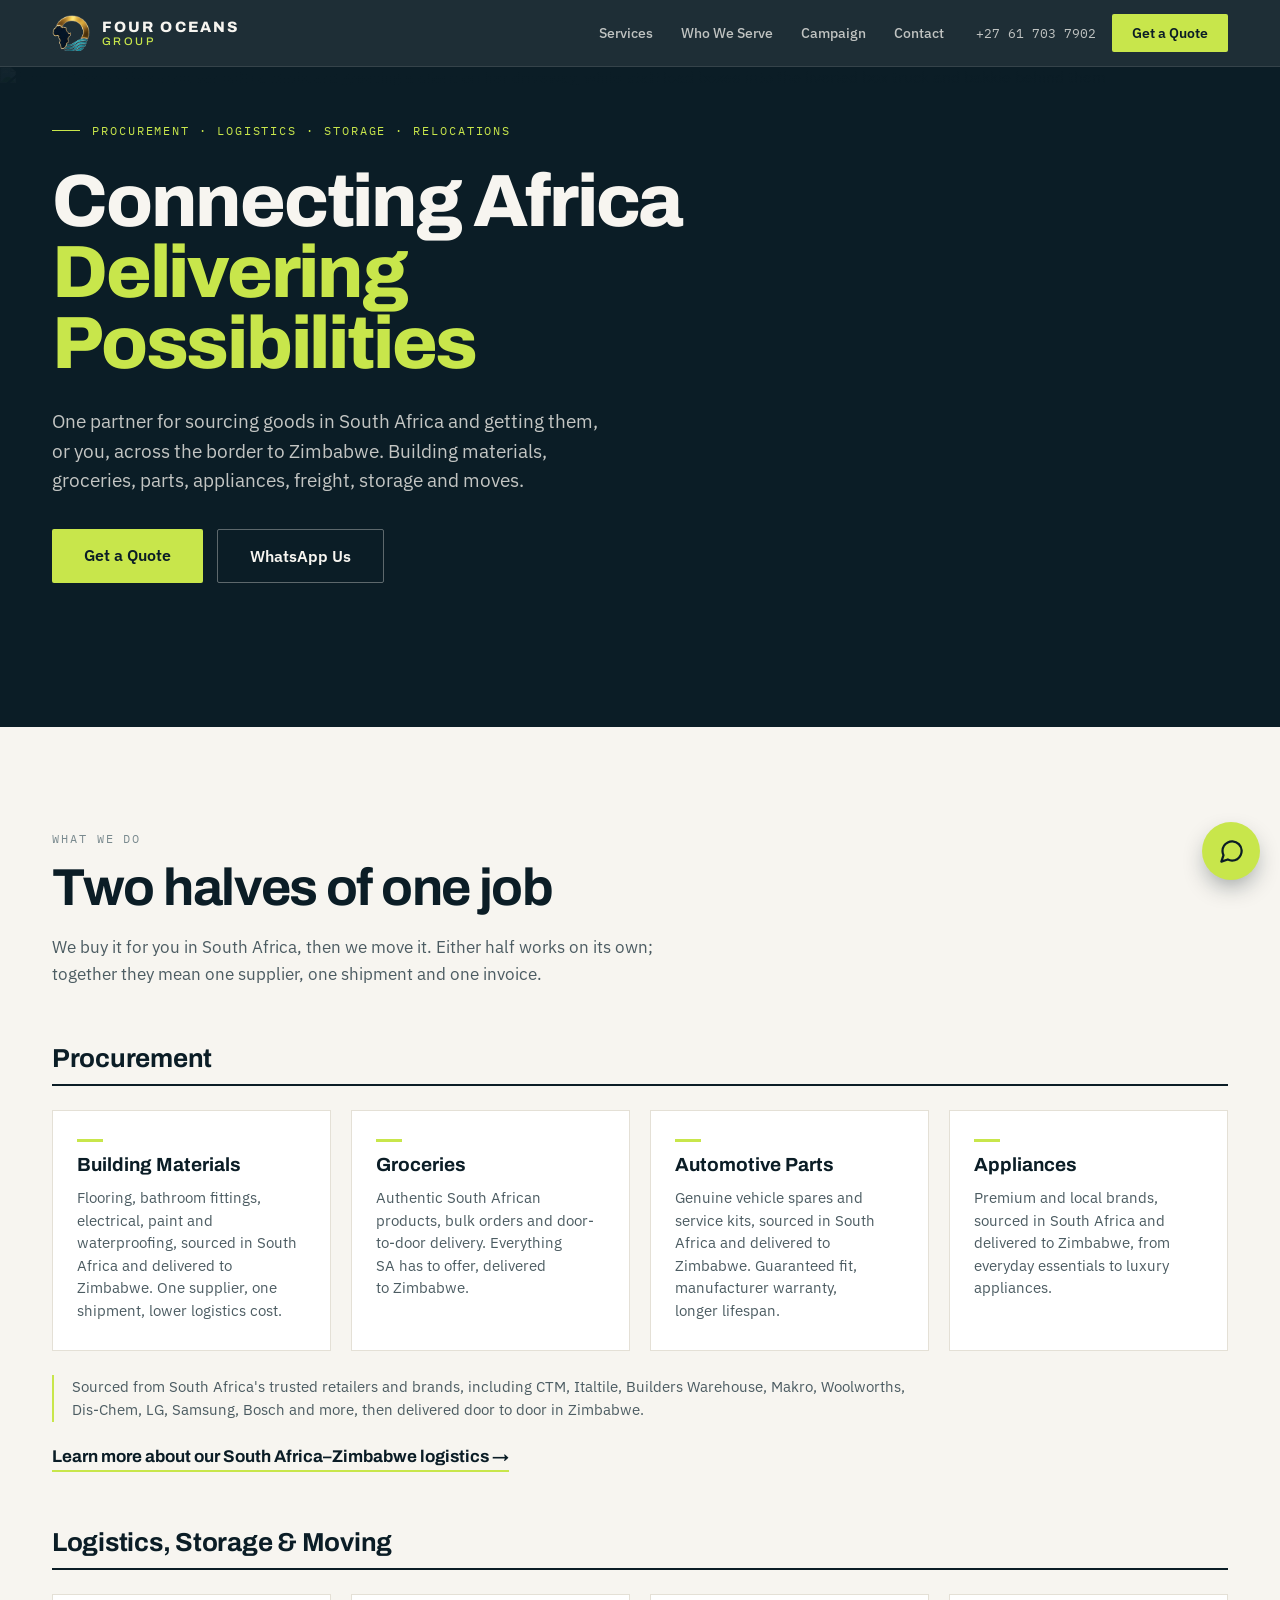
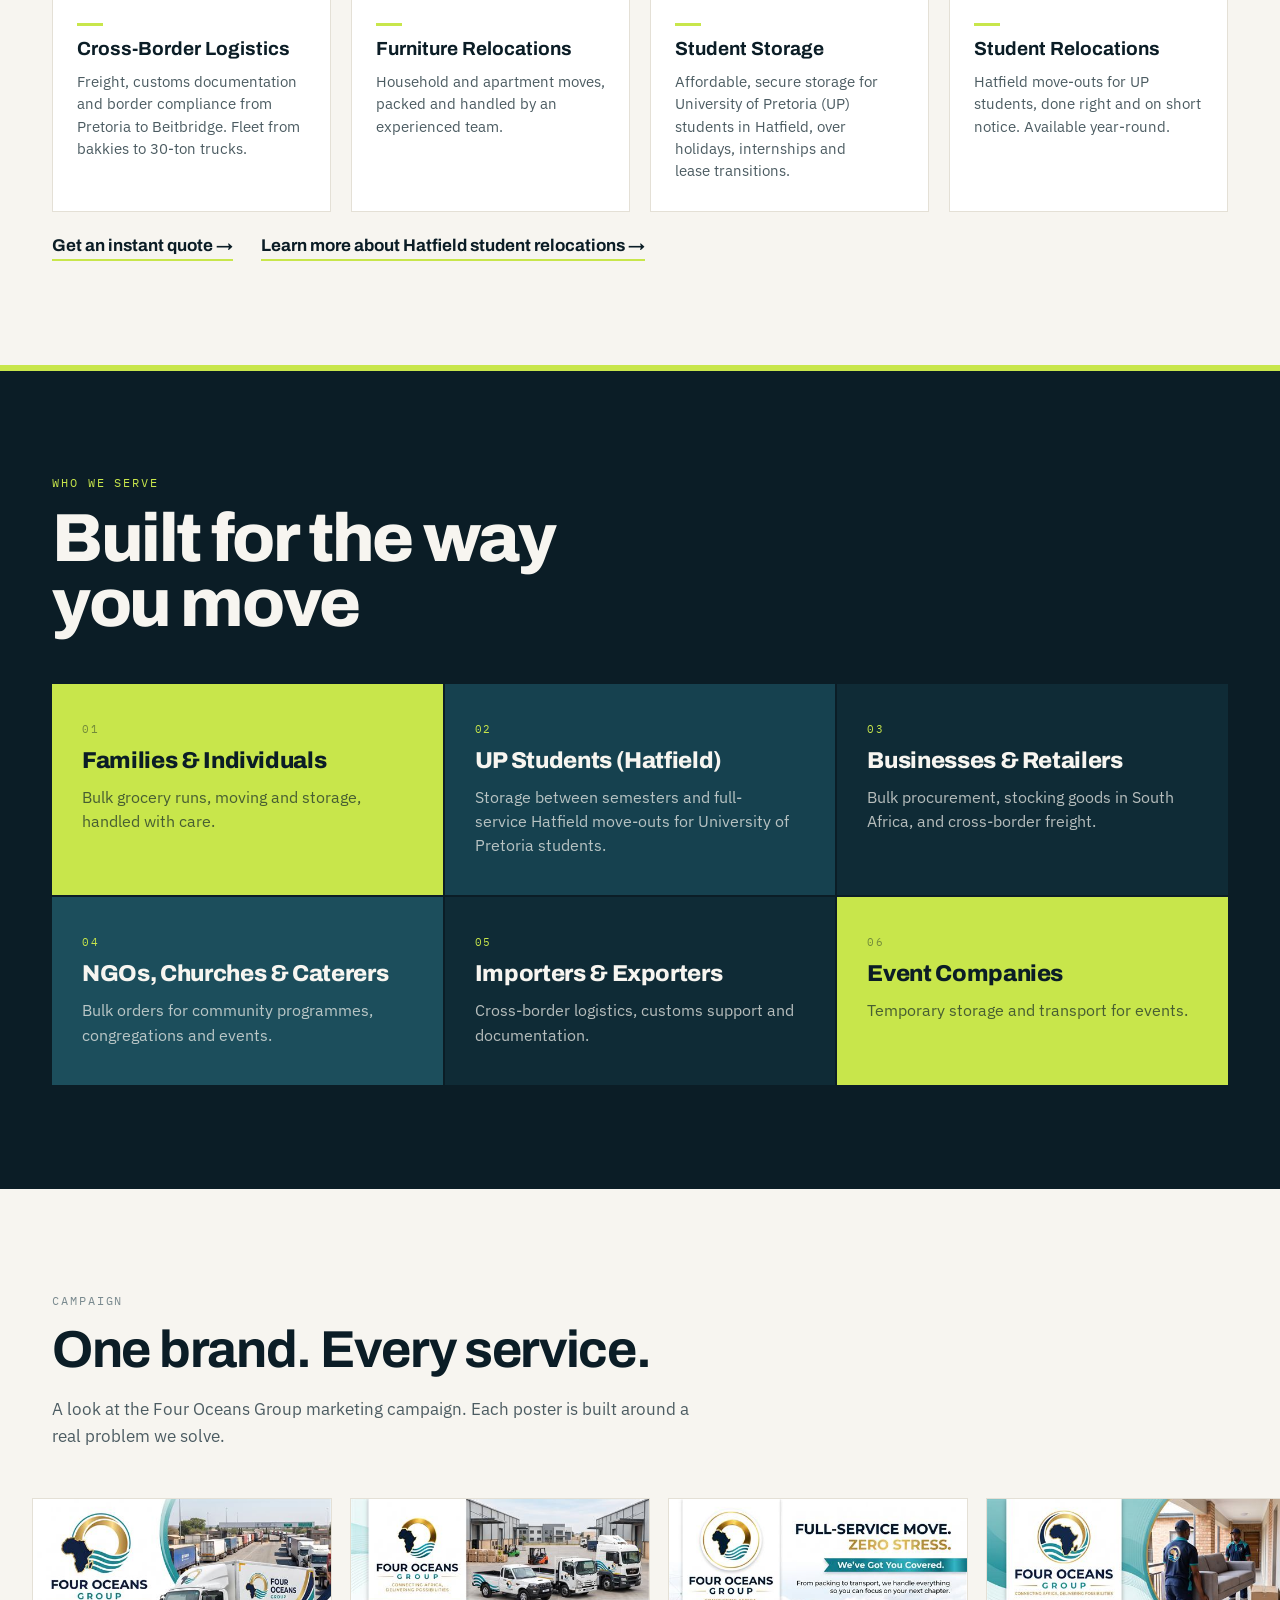
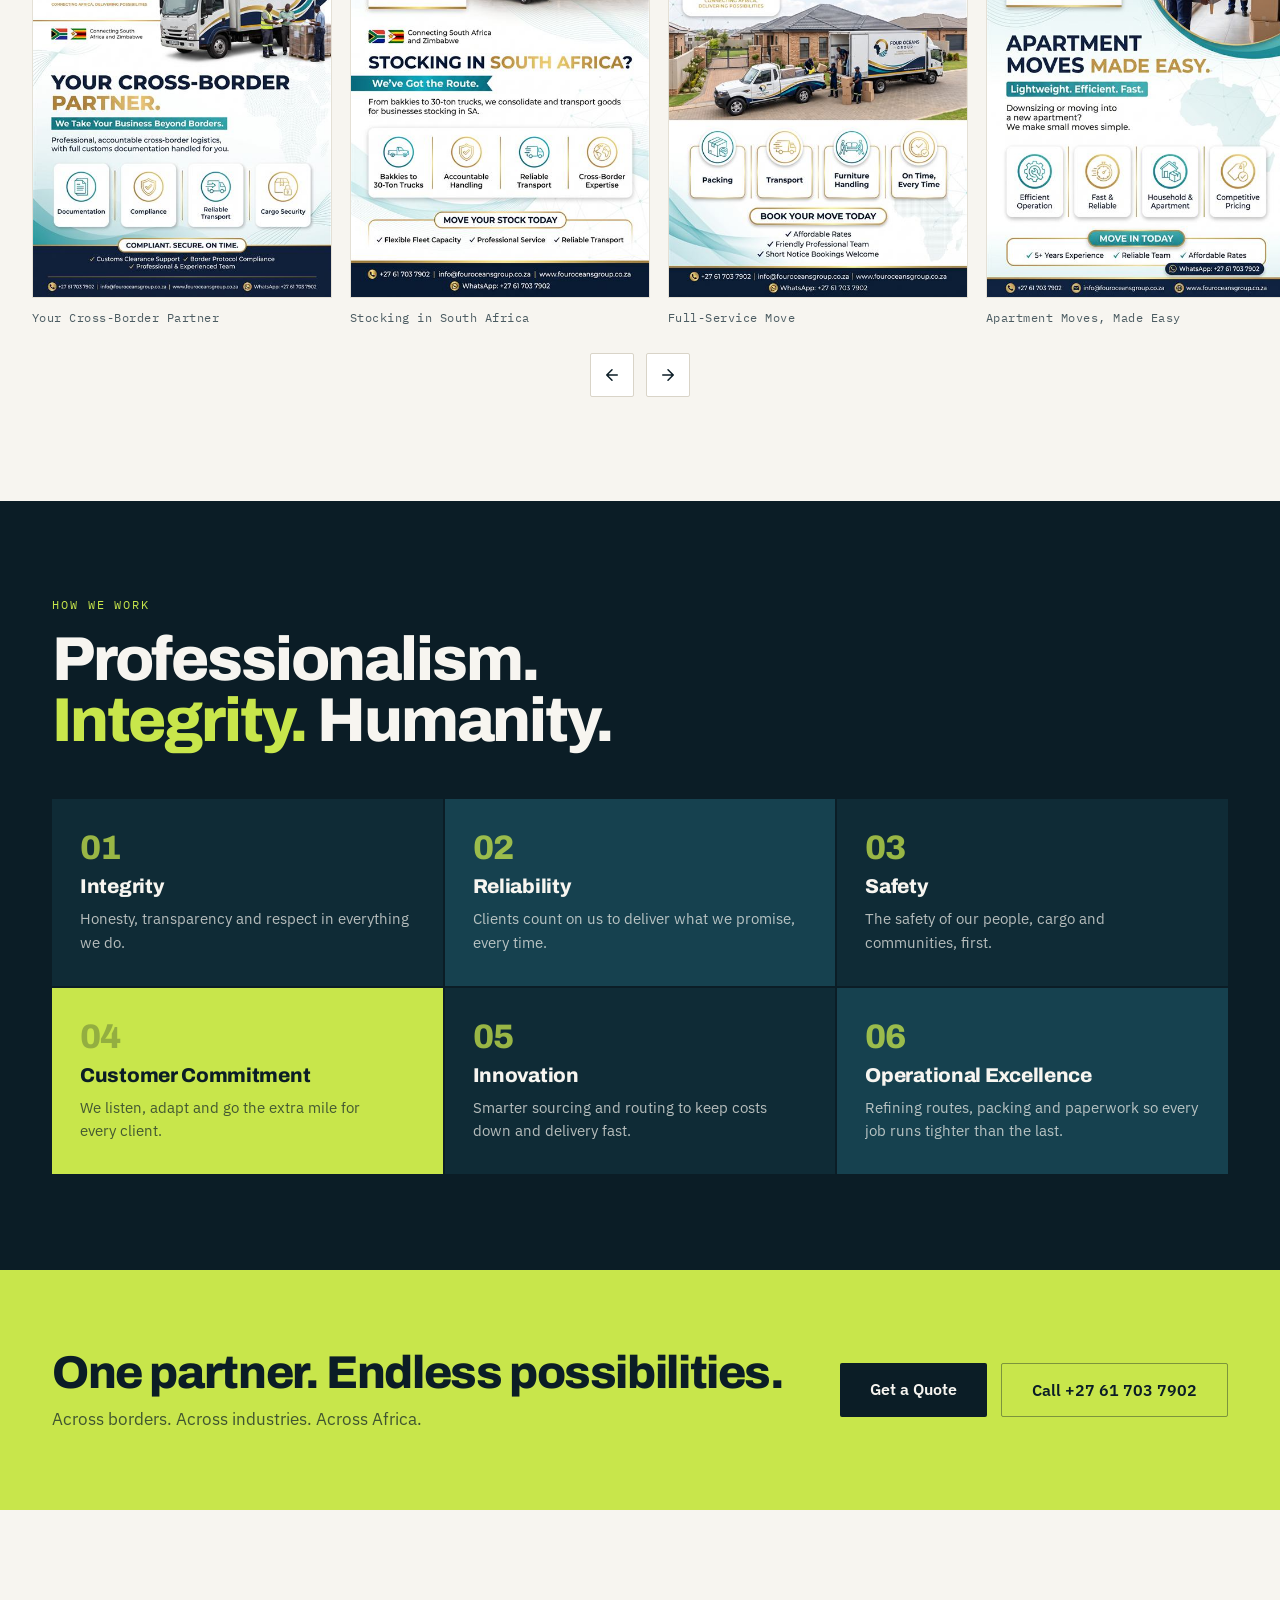
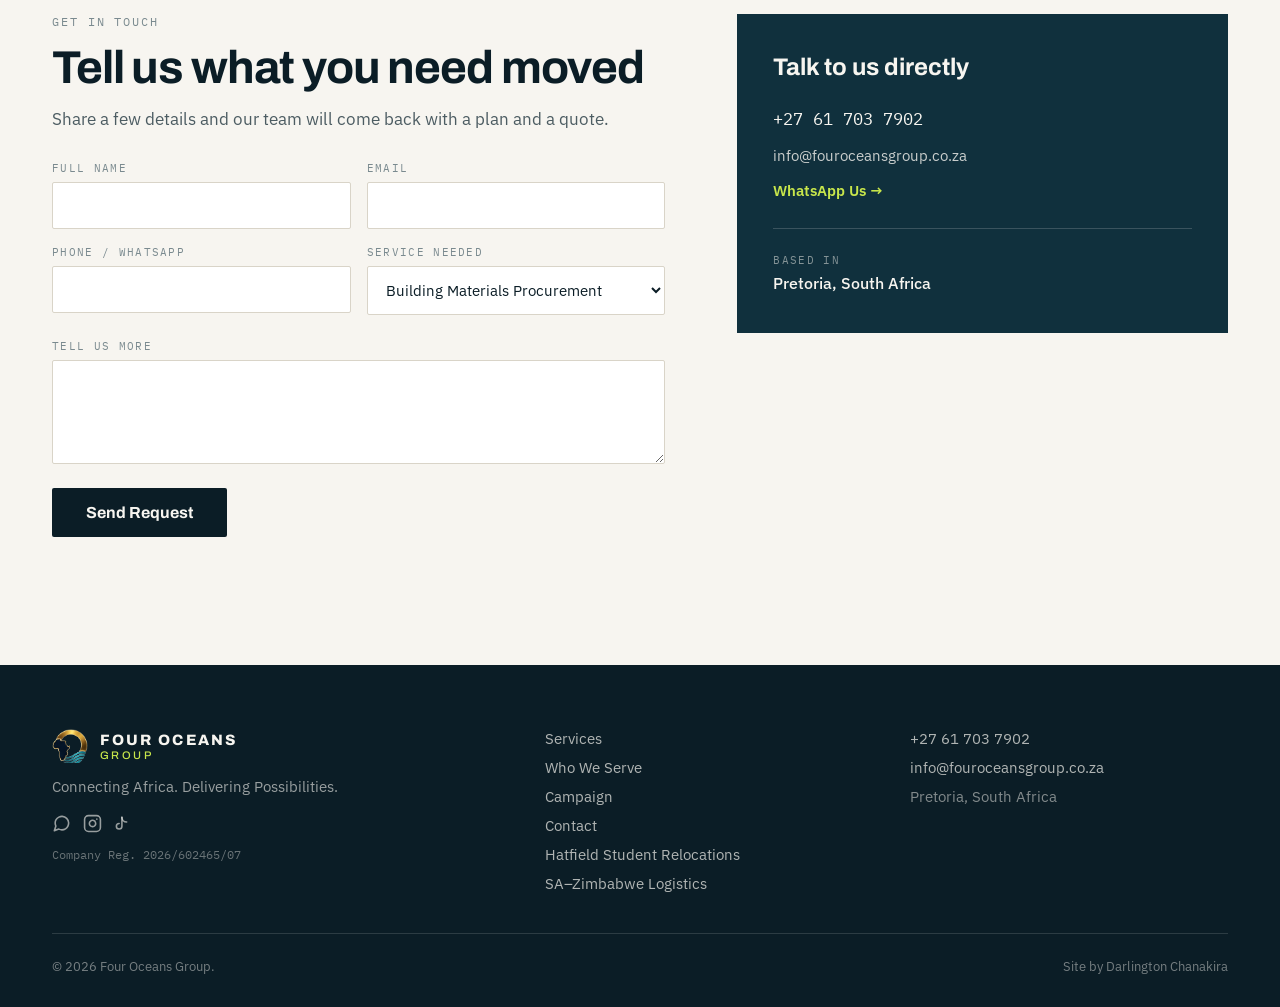
==== commit 1f0731fe: "Add canonical/OG/Twitter tags, JSON-LD schema, robots.txt, sitemap.xml, GA4/GSC scaffolding Closes t" ====
--- a/index.html
+++ b/index.html
@@ -5,6 +5,24 @@
 <meta name="viewport" content="width=device-width, initial-scale=1.0">
 <title>Four Oceans Group: Connecting Africa, Delivering Possibilities</title>
 <meta name="description" content="Four Oceans Group delivers building materials, groceries, auto parts and appliances procurement, plus cross-border logistics, storage and relocations, connecting South Africa and Zimbabwe.">
+<link rel="canonical" href="https://fouroceansgroup.co.za/">
+
+<meta property="og:type" content="website">
+<meta property="og:site_name" content="Four Oceans Group">
+<meta property="og:title" content="Four Oceans Group: Connecting Africa, Delivering Possibilities">
+<meta property="og:description" content="Four Oceans Group delivers building materials, groceries, auto parts and appliances procurement, plus cross-border logistics, storage and relocations, connecting South Africa and Zimbabwe.">
+<meta property="og:image" content="https://fouroceansgroup.co.za/assets/og-image.jpg">
+<meta property="og:image:width" content="1200">
+<meta property="og:image:height" content="630">
+<meta property="og:url" content="https://fouroceansgroup.co.za/">
+<meta property="og:locale" content="en_ZA">
+<meta name="twitter:card" content="summary_large_image">
+<meta name="twitter:title" content="Four Oceans Group: Connecting Africa, Delivering Possibilities">
+<meta name="twitter:description" content="Four Oceans Group delivers building materials, groceries, auto parts and appliances procurement, plus cross-border logistics, storage and relocations, connecting South Africa and Zimbabwe.">
+<meta name="twitter:image" content="https://fouroceansgroup.co.za/assets/og-image.jpg">
+
+<meta name="google-site-verification" content="REPLACE_WITH_GSC_VERIFICATION_TOKEN">
+<script src="ga4.js"></script>
 <link rel="icon" href="data:,">
 <link rel="preconnect" href="https://fonts.googleapis.com">
 <link rel="preconnect" href="https://fonts.gstatic.com" crossorigin>
@@ -27,6 +45,7 @@
 
   .menu-btn { display: none; }
   .menu-btn svg { pointer-events: none; }
+  .sr-only { position: absolute; width: 1px; height: 1px; padding: 0; margin: -1px; overflow: hidden; clip: rect(0,0,0,0); white-space: nowrap; border: 0; }
 
   #mobileNavPanel[hidden] { display: none; }
   @keyframes mobileNavIn { from { opacity: 0; transform: translateY(-6px); } to { opacity: 1; transform: translateY(0); } }
@@ -80,6 +99,44 @@
     .grid-4, .grid-3 { grid-template-columns: 1fr !important; }
   }
 </style>
+<script type="application/ld+json">
+{
+  "@context": "https://schema.org",
+  "@type": "MovingCompany",
+  "name": "Four Oceans Group",
+  "image": "https://fouroceansgroup.co.za/assets/hero-truck.jpg",
+  "logo": "https://fouroceansgroup.co.za/assets/logo-mark.png",
+  "url": "https://fouroceansgroup.co.za/",
+  "telephone": "+27617037902",
+  "email": "info@fouroceansgroup.co.za",
+  "address": { "@type": "PostalAddress", "addressLocality": "Pretoria", "addressRegion": "Gauteng", "addressCountry": "ZA" },
+  "areaServed": [
+    { "@type": "Country", "name": "South Africa" },
+    { "@type": "Country", "name": "Zimbabwe" },
+    { "@type": "Place", "name": "Hatfield, Pretoria" }
+  ],
+  "sameAs": [
+    "https://www.instagram.com/fouroceansgroup",
+    "https://www.tiktok.com/@fouroceansgroup",
+    "https://wa.me/27617037902"
+  ],
+  "description": "Four Oceans Group delivers building materials, groceries, auto parts and appliances procurement, plus cross-border logistics, storage and relocations, connecting South Africa and Zimbabwe.",
+  "hasOfferCatalog": {
+    "@type": "OfferCatalog",
+    "name": "Services",
+    "itemListElement": [
+      { "@type": "Offer", "itemOffered": { "@type": "Service", "name": "Building Materials Procurement" } },
+      { "@type": "Offer", "itemOffered": { "@type": "Service", "name": "Grocery Procurement" } },
+      { "@type": "Offer", "itemOffered": { "@type": "Service", "name": "Automotive Parts Procurement" } },
+      { "@type": "Offer", "itemOffered": { "@type": "Service", "name": "Household Appliances Procurement" } },
+      { "@type": "Offer", "itemOffered": { "@type": "Service", "name": "Cross-Border Logistics" } },
+      { "@type": "Offer", "itemOffered": { "@type": "Service", "name": "Furniture Relocations" } },
+      { "@type": "Offer", "itemOffered": { "@type": "Service", "name": "Student Storage" } },
+      { "@type": "Offer", "itemOffered": { "@type": "Service", "name": "Student Relocations" } }
+    ]
+  }
+}
+</script>
 </head>
 <body>
 
@@ -115,7 +172,10 @@
 </header>
 
 <section id="top" style="position: relative; background: #0B1D26; min-height: 660px; display: flex; align-items: flex-start; overflow: hidden;">
-  <img class="hero-photo" src="assets/hero-truck-raw.png" alt="A Four Oceans Group mover with a clipboard greeting a client on her driveway, while staff load boxes into the liveried box truck and bakkie behind them" style="position: absolute; inset: 0; width: 100%; height: 100%; object-fit: cover; opacity: 0.55;" />
+  <picture>
+    <source srcset="assets/hero-truck.webp" type="image/webp">
+    <img class="hero-photo" src="assets/hero-truck.jpg" alt="A Four Oceans Group mover with a clipboard greeting a client on her driveway, while staff load boxes into the liveried box truck and bakkie behind them" width="1024" height="1024" fetchpriority="high" style="position: absolute; inset: 0; width: 100%; height: 100%; object-fit: cover; opacity: 0.55;" />
+  </picture>
   <div style="position: absolute; inset: 0; background: linear-gradient(90deg, rgba(11,29,38,0.94) 0%, rgba(11,29,38,0.72) 46%, rgba(11,29,38,0.25) 100%);"></div>
   <div class="hero-inner" style="position: relative; max-width: 1240px; margin: 0 auto; padding: 56px 32px 72px; width: 100%;">
     <div style="max-width: 720px; display: flex; flex-direction: column; gap: 28px;">
@@ -123,7 +183,7 @@
         <span style="width: 28px; height: 1px; background: #C8E64B; display: block;"></span>
         Procurement · Logistics · Storage · Relocations
       </div>
-      <h1 class="hero-h1" style="font-family: 'Archivo', sans-serif; font-weight: 800; font-size: 74px; line-height: 0.96; letter-spacing: -0.03em; color: #F7F5F0; margin: 0; text-wrap: balance;"><span class="hero-line hero-line--1" style="display: block;">Connecting Africa</span><span class="hero-line hero-line--2" style="display: block; color: #C8E64B;">Delivering Possibilities</span></h1>
+      <h1 class="hero-h1" style="font-family: 'Archivo', sans-serif; font-weight: 800; font-size: 74px; line-height: 0.96; letter-spacing: -0.03em; color: #F7F5F0; margin: 0; text-wrap: balance;"><span class="sr-only">Cross-Border Procurement, Logistics &amp; Relocations Between South Africa and Zimbabwe — </span><span class="hero-line hero-line--1" style="display: block;">Connecting Africa</span><span class="hero-line hero-line--2" style="display: block; color: #C8E64B;">Delivering Possibilities</span></h1>
       <p class="hero-sub" style="font-size: 19px; line-height: 1.55; color: rgba(247,245,240,0.78); margin: 0; max-width: 560px; text-wrap: pretty;">One partner for sourcing goods in South Africa and getting them, or you, across the border to Zimbabwe. Building materials, groceries, parts, appliances, freight, storage and moves.</p>
       <div class="hero-ctas" style="display: flex; gap: 14px; flex-wrap: wrap; padding-top: 6px;">
         <a href="#contact" class="btn-lime" style="background: #C8E64B; color: #0B1D26; font-weight: 600; font-size: 16px; padding: 16px 32px; border-radius: 2px;">Get a Quote</a>
@@ -170,6 +230,9 @@
         </article>
       </div>
       <p style="font-size: 14.5px; line-height: 1.6; color: #4C5C62; margin: 0; max-width: 860px; border-left: 2px solid #C8E64B; padding-left: 18px;">Sourced from South Africa's trusted retailers and brands, including CTM, Italtile, Builders Warehouse, Makro, Woolworths, Dis-Chem, LG, Samsung, Bosch and more, then delivered door to door in Zimbabwe.</p>
+      <div>
+        <a href="south-africa-zimbabwe-logistics.html" class="quote-link" style="display: inline-flex; align-items: center; gap: 10px; font-family: 'Archivo', sans-serif; font-weight: 700; font-size: 17px; color: #0B1D26; border-bottom: 2px solid #C8E64B; padding-bottom: 4px;">Learn more about our South Africa–Zimbabwe logistics →</a>
+      </div>
     </div>
 
     <div style="display: flex; flex-direction: column; gap: 24px;">
@@ -198,8 +261,9 @@
           <p style="font-size: 14.5px; line-height: 1.55; color: #4C5C62; margin: 0; text-wrap: pretty;">Hatfield move-outs for UP students, done right and on short notice. Available year-round.</p>
         </article>
       </div>
-      <div>
+      <div style="display: flex; gap: 28px; flex-wrap: wrap;">
         <a href="quote.html" class="quote-link" style="display: inline-flex; align-items: center; gap: 10px; font-family: 'Archivo', sans-serif; font-weight: 700; font-size: 17px; color: #0B1D26; border-bottom: 2px solid #C8E64B; padding-bottom: 4px;">Get an instant quote →</a>
+        <a href="hatfield-student-relocations.html" class="quote-link" style="display: inline-flex; align-items: center; gap: 10px; font-family: 'Archivo', sans-serif; font-weight: 700; font-size: 17px; color: #0B1D26; border-bottom: 2px solid #C8E64B; padding-bottom: 4px;">Learn more about Hatfield student relocations →</a>
       </div>
     </div>
   </div>
@@ -316,32 +380,32 @@
     <div class="grid-3" style="display: grid; grid-template-columns: repeat(3, 1fr); gap: 2px;">
       <div class="tile-lift" style="background: #0F2B36; padding: 32px 28px; display: flex; flex-direction: column; gap: 10px; transition: transform 160ms ease;">
         <div style="font-family: 'Archivo', sans-serif; font-weight: 800; font-size: 34px; line-height: 1; letter-spacing: -0.03em; color: rgba(200,230,75,0.75);">01</div>
-        <h5 style="font-family: 'Archivo', sans-serif; font-weight: 800; font-size: 20px; letter-spacing: -0.015em; margin: 0; color: #F7F5F0;">Integrity</h5>
+        <h3 style="font-family: 'Archivo', sans-serif; font-weight: 800; font-size: 20px; letter-spacing: -0.015em; margin: 0; color: #F7F5F0;">Integrity</h3>
         <p style="font-size: 15px; line-height: 1.55; color: rgba(247,245,240,0.72); margin: 0; text-wrap: pretty;">Honesty, transparency and respect in everything we do.</p>
       </div>
       <div class="tile-lift" style="background: #16414F; padding: 32px 28px; display: flex; flex-direction: column; gap: 10px; transition: transform 160ms ease;">
         <div style="font-family: 'Archivo', sans-serif; font-weight: 800; font-size: 34px; line-height: 1; letter-spacing: -0.03em; color: rgba(200,230,75,0.75);">02</div>
-        <h5 style="font-family: 'Archivo', sans-serif; font-weight: 800; font-size: 20px; letter-spacing: -0.015em; margin: 0; color: #F7F5F0;">Reliability</h5>
+        <h3 style="font-family: 'Archivo', sans-serif; font-weight: 800; font-size: 20px; letter-spacing: -0.015em; margin: 0; color: #F7F5F0;">Reliability</h3>
         <p style="font-size: 15px; line-height: 1.55; color: rgba(247,245,240,0.72); margin: 0; text-wrap: pretty;">Clients count on us to deliver what we promise, every time.</p>
       </div>
       <div class="tile-lift" style="background: #0F2B36; padding: 32px 28px; display: flex; flex-direction: column; gap: 10px; transition: transform 160ms ease;">
         <div style="font-family: 'Archivo', sans-serif; font-weight: 800; font-size: 34px; line-height: 1; letter-spacing: -0.03em; color: rgba(200,230,75,0.75);">03</div>
-        <h5 style="font-family: 'Archivo', sans-serif; font-weight: 800; font-size: 20px; letter-spacing: -0.015em; margin: 0; color: #F7F5F0;">Safety</h5>
+        <h3 style="font-family: 'Archivo', sans-serif; font-weight: 800; font-size: 20px; letter-spacing: -0.015em; margin: 0; color: #F7F5F0;">Safety</h3>
         <p style="font-size: 15px; line-height: 1.55; color: rgba(247,245,240,0.72); margin: 0; text-wrap: pretty;">The safety of our people, cargo and communities, first.</p>
       </div>
       <div class="tile-lift" style="background: #C8E64B; padding: 32px 28px; display: flex; flex-direction: column; gap: 10px; transition: transform 160ms ease;">
         <div style="font-family: 'Archivo', sans-serif; font-weight: 800; font-size: 34px; line-height: 1; letter-spacing: -0.03em; color: rgba(11,29,38,0.28);">04</div>
-        <h5 style="font-family: 'Archivo', sans-serif; font-weight: 800; font-size: 20px; letter-spacing: -0.015em; margin: 0; color: #0B1D26;">Customer Commitment</h5>
+        <h3 style="font-family: 'Archivo', sans-serif; font-weight: 800; font-size: 20px; letter-spacing: -0.015em; margin: 0; color: #0B1D26;">Customer Commitment</h3>
         <p style="font-size: 15px; line-height: 1.55; color: rgba(11,29,38,0.7); margin: 0; text-wrap: pretty;">We listen, adapt and go the extra mile for every client.</p>
       </div>
       <div class="tile-lift" style="background: #0F2B36; padding: 32px 28px; display: flex; flex-direction: column; gap: 10px; transition: transform 160ms ease;">
         <div style="font-family: 'Archivo', sans-serif; font-weight: 800; font-size: 34px; line-height: 1; letter-spacing: -0.03em; color: rgba(200,230,75,0.75);">05</div>
-        <h5 style="font-family: 'Archivo', sans-serif; font-weight: 800; font-size: 20px; letter-spacing: -0.015em; margin: 0; color: #F7F5F0;">Innovation</h5>
+        <h3 style="font-family: 'Archivo', sans-serif; font-weight: 800; font-size: 20px; letter-spacing: -0.015em; margin: 0; color: #F7F5F0;">Innovation</h3>
         <p style="font-size: 15px; line-height: 1.55; color: rgba(247,245,240,0.72); margin: 0; text-wrap: pretty;">Smarter sourcing and routing to keep costs down and delivery fast.</p>
       </div>
       <div class="tile-lift" style="background: #16414F; padding: 32px 28px; display: flex; flex-direction: column; gap: 10px; transition: transform 160ms ease;">
         <div style="font-family: 'Archivo', sans-serif; font-weight: 800; font-size: 34px; line-height: 1; letter-spacing: -0.03em; color: rgba(200,230,75,0.75);">06</div>
-        <h5 style="font-family: 'Archivo', sans-serif; font-weight: 800; font-size: 20px; letter-spacing: -0.015em; margin: 0; color: #F7F5F0;">Operational Excellence</h5>
+        <h3 style="font-family: 'Archivo', sans-serif; font-weight: 800; font-size: 20px; letter-spacing: -0.015em; margin: 0; color: #F7F5F0;">Operational Excellence</h3>
         <p style="font-size: 15px; line-height: 1.55; color: rgba(247,245,240,0.72); margin: 0; text-wrap: pretty;">Refining routes, packing and paperwork so every job runs tighter than the last.</p>
       </div>
     </div>
@@ -451,6 +515,8 @@
         <a href="#who-we-serve" class="link-lime" style="color: rgba(247,245,240,0.7);">Who We Serve</a>
         <a href="#campaign" class="link-lime" style="color: rgba(247,245,240,0.7);">Campaign</a>
         <a href="#contact" class="link-lime" style="color: rgba(247,245,240,0.7);">Contact</a>
+        <a href="hatfield-student-relocations.html" class="link-lime" style="color: rgba(247,245,240,0.7);">Hatfield Student Relocations</a>
+        <a href="south-africa-zimbabwe-logistics.html" class="link-lime" style="color: rgba(247,245,240,0.7);">SA–Zimbabwe Logistics</a>
       </nav>
       <div style="display: flex; flex-direction: column; gap: 10px; font-size: 15px;">
         <a href="tel:+27617037902" class="link-lime" style="color: rgba(247,245,240,0.7);">+27 61 703 7902</a>
@@ -469,6 +535,6 @@
   <svg width="27" height="27" viewBox="0 0 24 24" fill="none" stroke="currentColor" stroke-width="2" stroke-linecap="round" stroke-linejoin="round"><path d="M21 11.5a8.38 8.38 0 0 1-.9 3.8 8.5 8.5 0 0 1-7.6 4.7 8.38 8.38 0 0 1-3.8-.9L3 21l1.9-5.7a8.38 8.38 0 0 1-.9-3.8 8.5 8.5 0 0 1 4.7-7.6 8.38 8.38 0 0 1 3.8-.9h.5a8.48 8.48 0 0 1 8 8v.5z"></path></svg>
 </a>
 
-<script src="script.js?v=2"></script>
+<script src="script.js?v=3"></script>
 </body>
 </html>
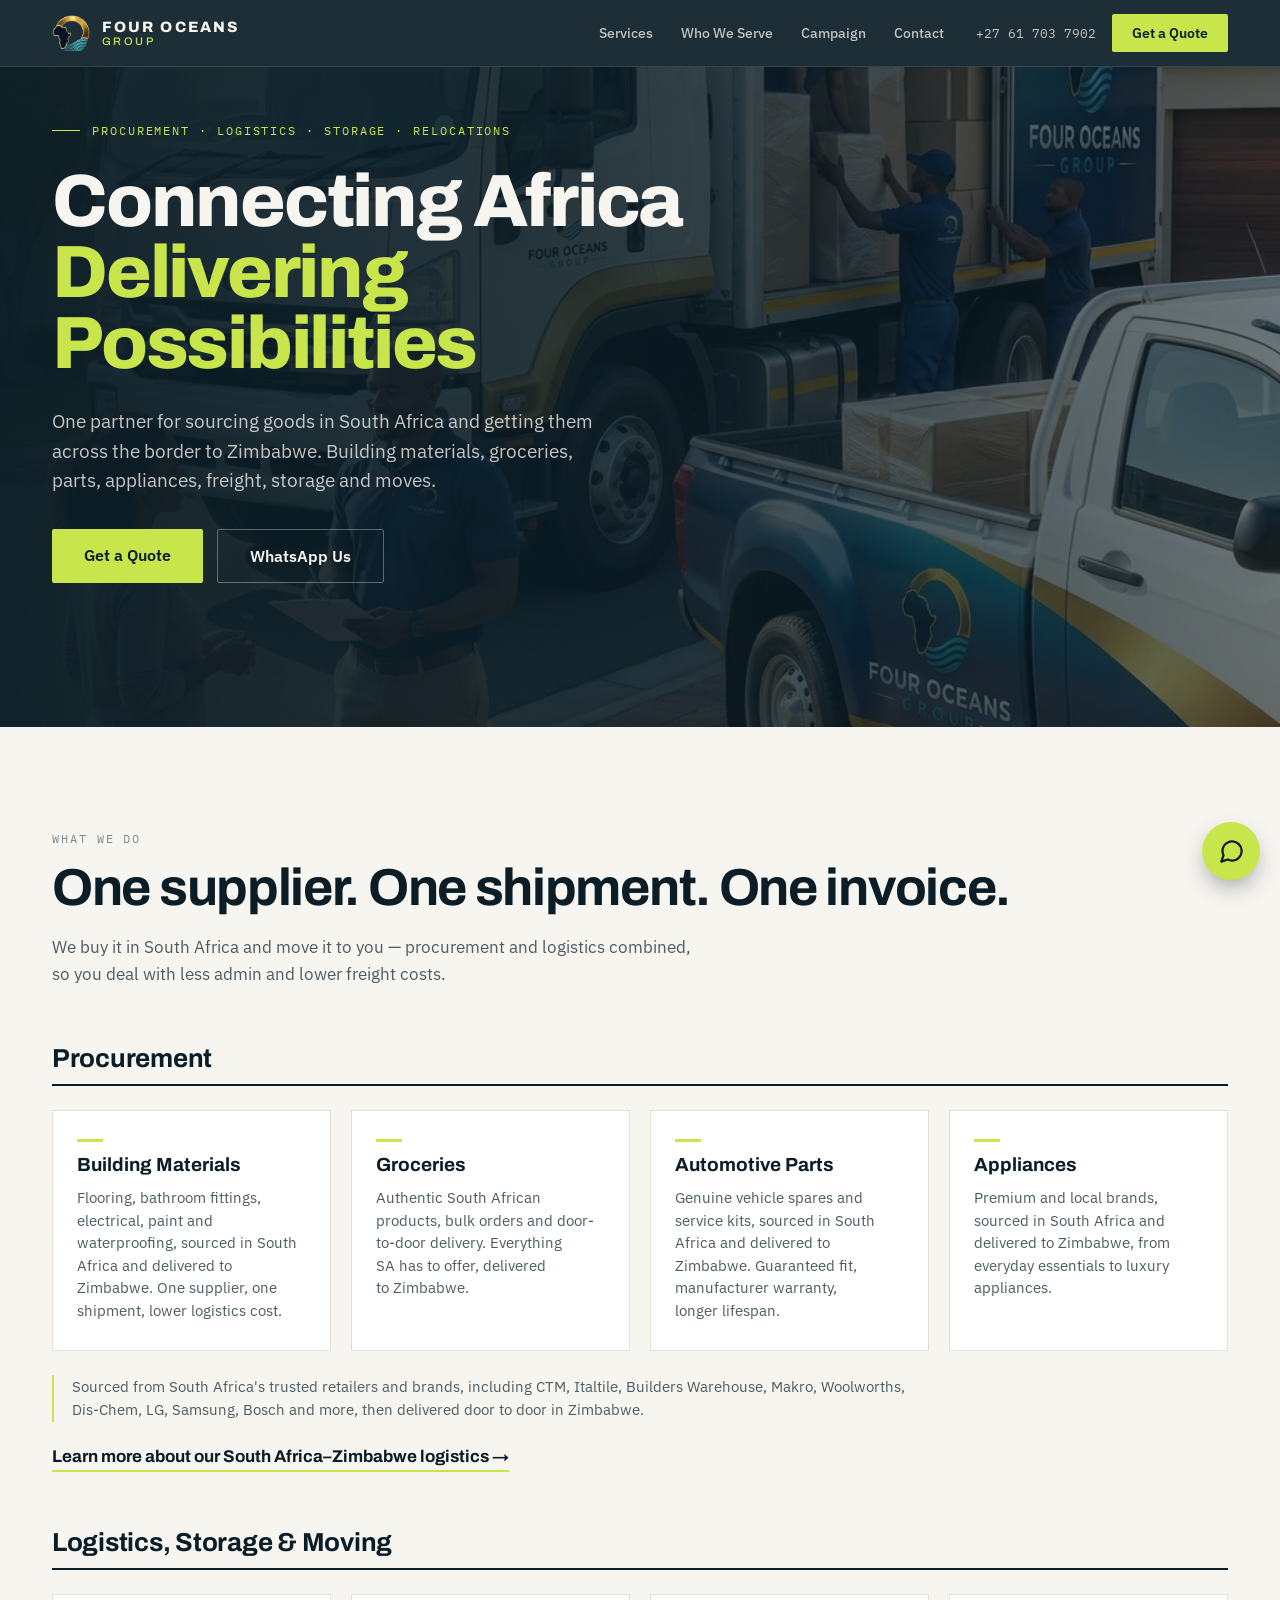
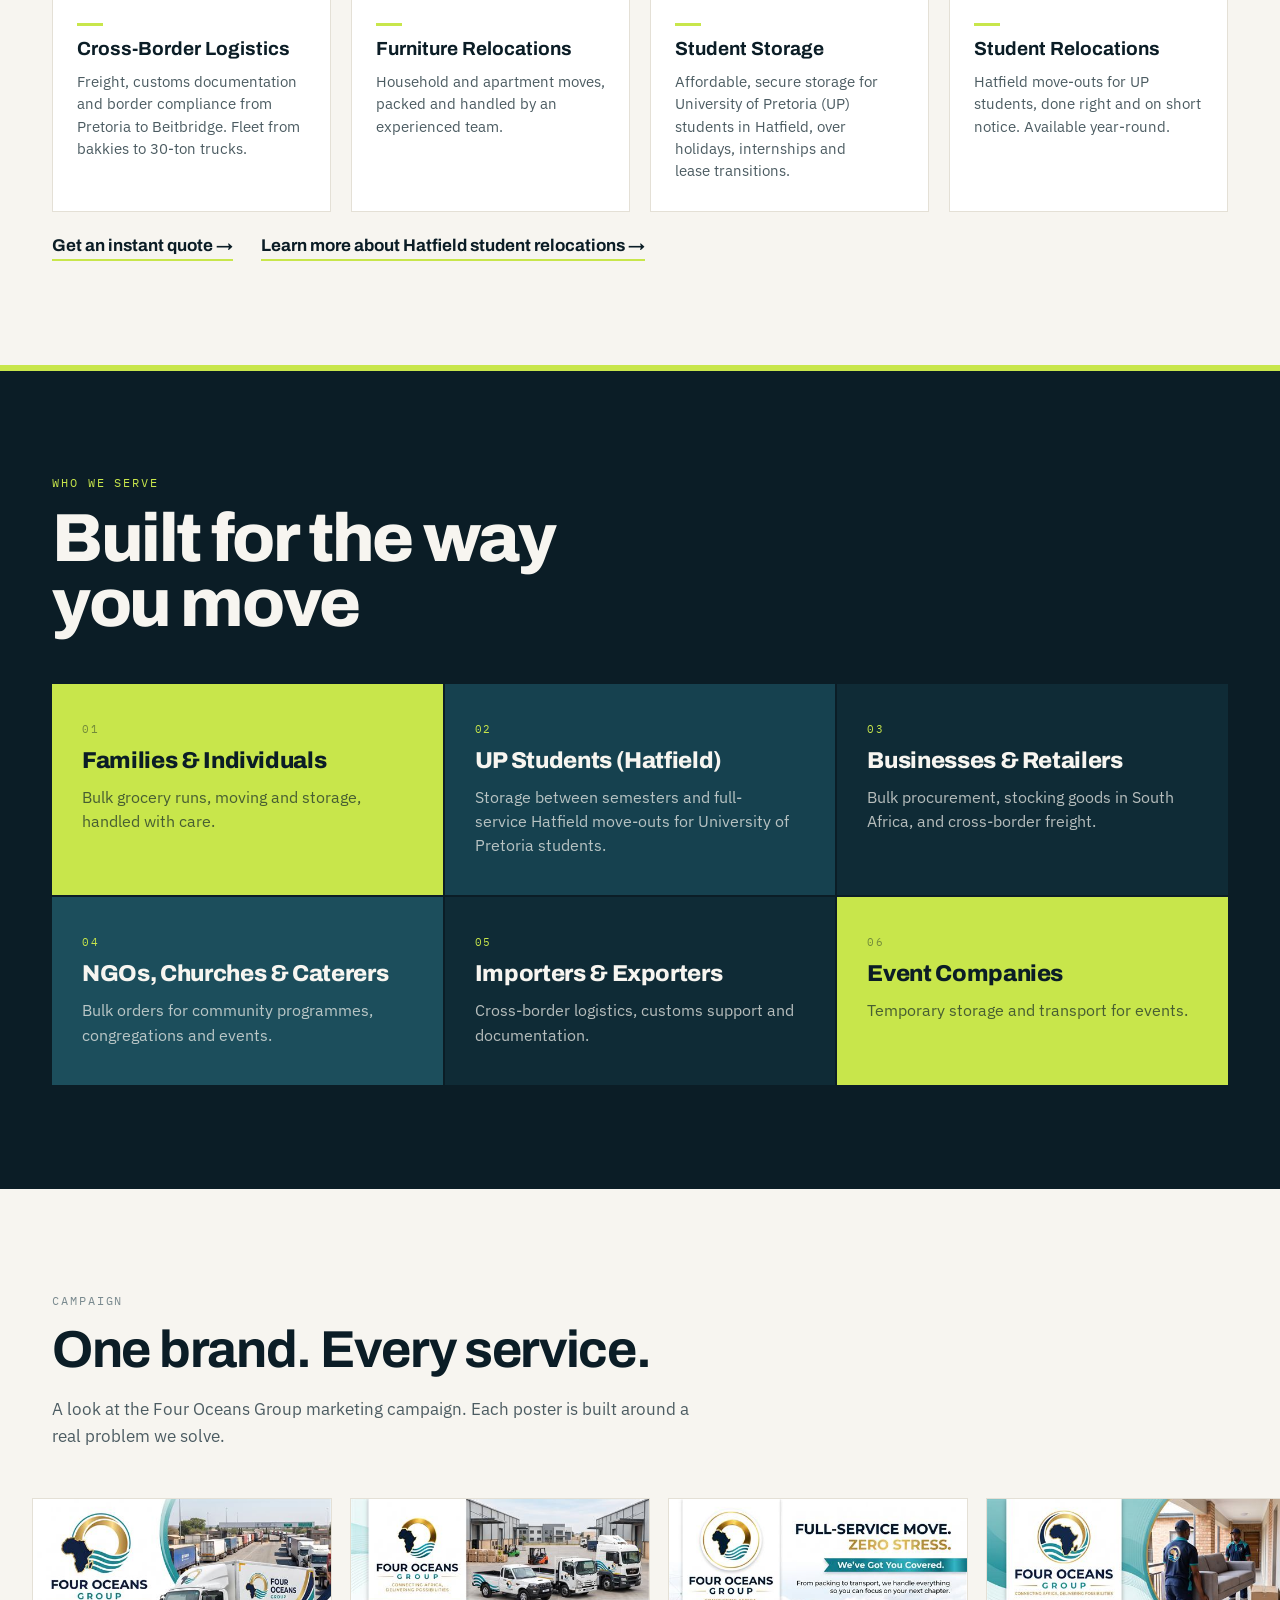
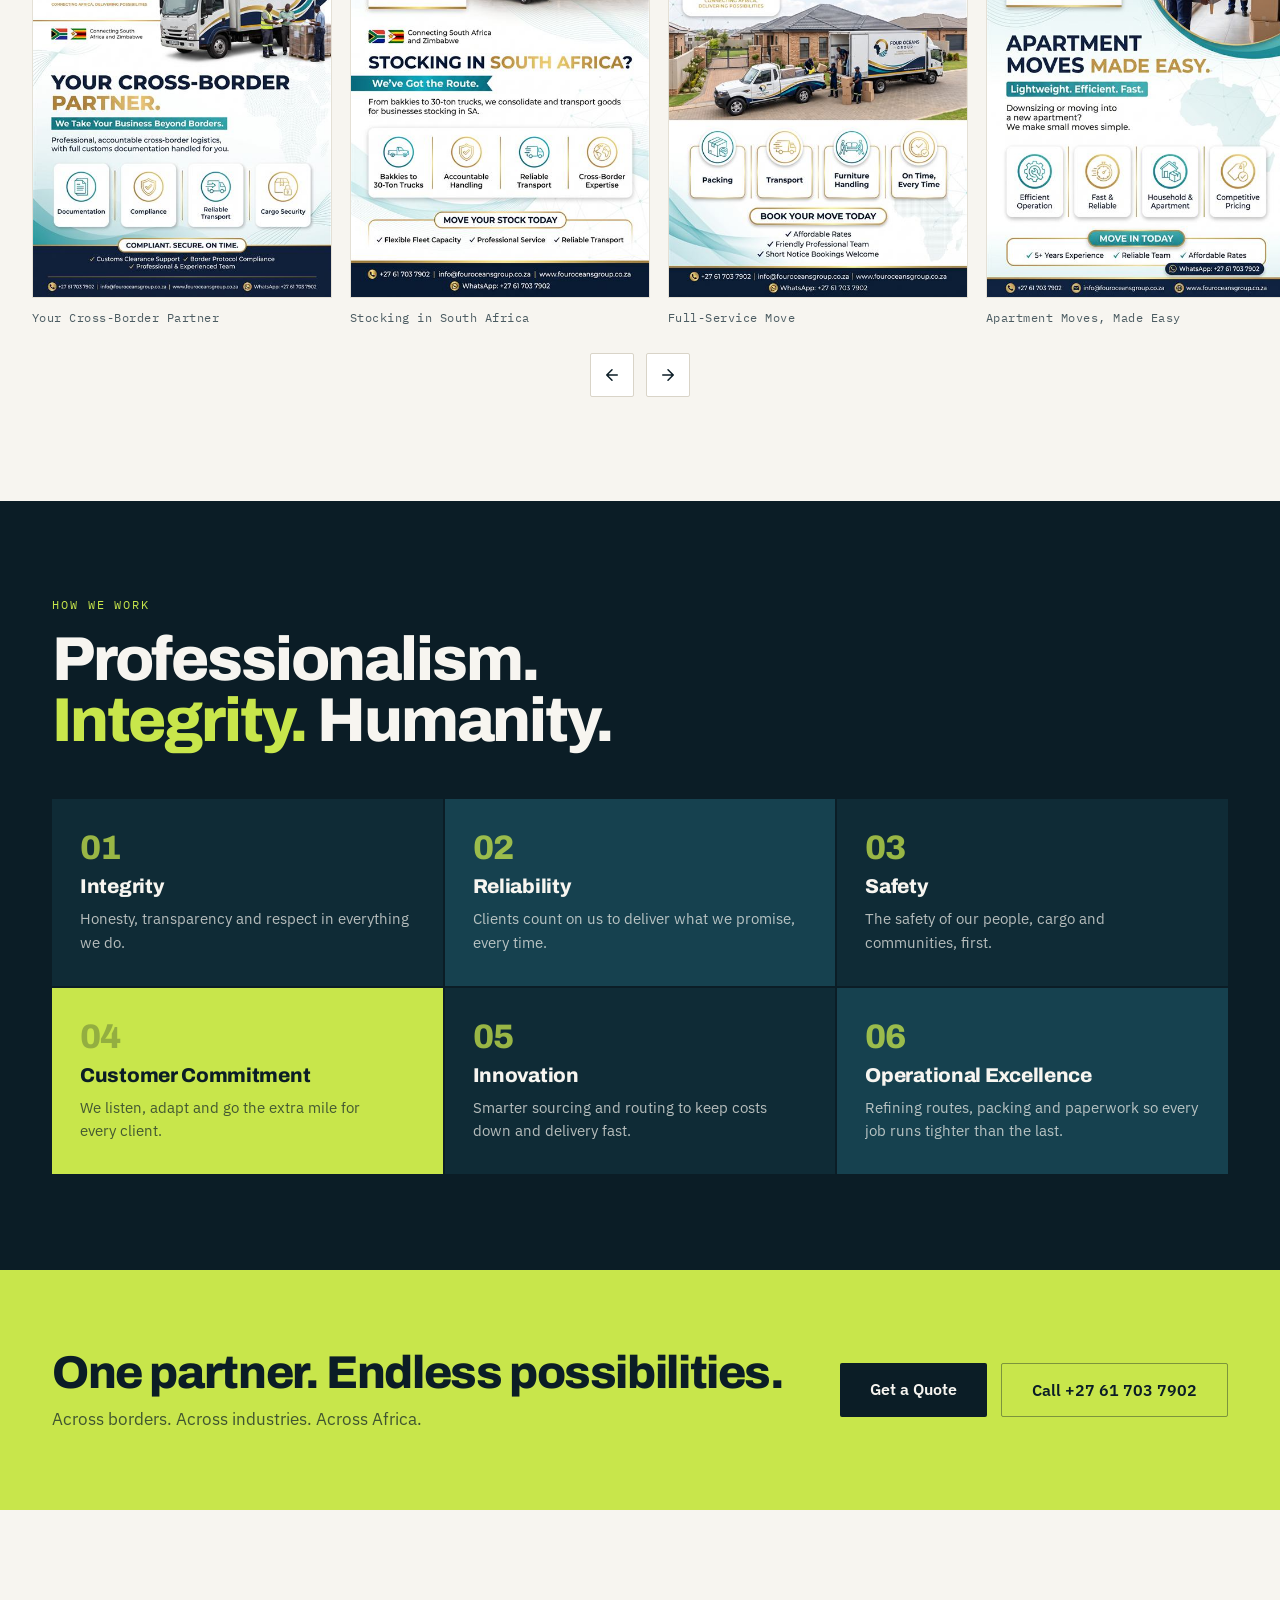
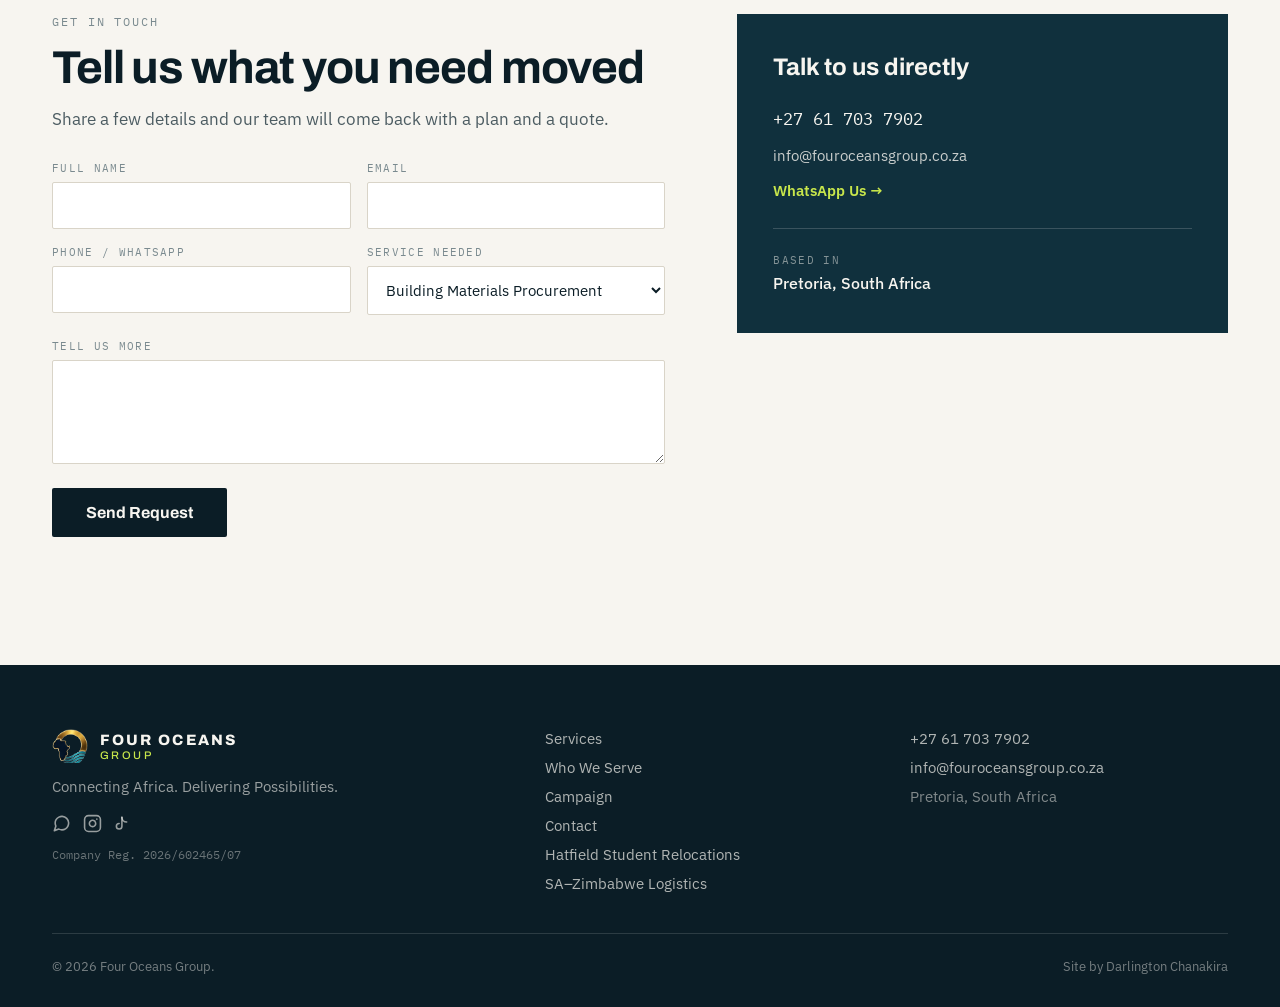
==== commit b24e3de3: "Add real favicon set, refresh What We Do header, tighten hero copy - Favicon: generate favicon.ico (" ====
--- a/index.html
+++ b/index.html
@@ -23,7 +23,12 @@
 
 <meta name="google-site-verification" content="REPLACE_WITH_GSC_VERIFICATION_TOKEN">
 <script src="ga4.js"></script>
-<link rel="icon" href="data:,">
+<link rel="icon" href="favicon.ico" sizes="any">
+<link rel="icon" type="image/png" sizes="32x32" href="assets/favicon-32x32.png">
+<link rel="icon" type="image/png" sizes="16x16" href="assets/favicon-16x16.png">
+<link rel="apple-touch-icon" href="assets/apple-touch-icon.png">
+<link rel="manifest" href="site.webmanifest">
+<meta name="theme-color" content="#F7F5F0">
 <link rel="preconnect" href="https://fonts.googleapis.com">
 <link rel="preconnect" href="https://fonts.gstatic.com" crossorigin>
 <link href="https://fonts.googleapis.com/css2?family=Archivo:wght@500;600;700;800&family=IBM+Plex+Sans:wght@400;500;600&family=IBM+Plex+Mono:wght@400;500&display=swap" rel="stylesheet">
@@ -184,7 +189,7 @@
         Procurement · Logistics · Storage · Relocations
       </div>
       <h1 class="hero-h1" style="font-family: 'Archivo', sans-serif; font-weight: 800; font-size: 74px; line-height: 0.96; letter-spacing: -0.03em; color: #F7F5F0; margin: 0; text-wrap: balance;"><span class="sr-only">Cross-Border Procurement, Logistics &amp; Relocations Between South Africa and Zimbabwe — </span><span class="hero-line hero-line--1" style="display: block;">Connecting Africa</span><span class="hero-line hero-line--2" style="display: block; color: #C8E64B;">Delivering Possibilities</span></h1>
-      <p class="hero-sub" style="font-size: 19px; line-height: 1.55; color: rgba(247,245,240,0.78); margin: 0; max-width: 560px; text-wrap: pretty;">One partner for sourcing goods in South Africa and getting them, or you, across the border to Zimbabwe. Building materials, groceries, parts, appliances, freight, storage and moves.</p>
+      <p class="hero-sub" style="font-size: 19px; line-height: 1.55; color: rgba(247,245,240,0.78); margin: 0; max-width: 560px; text-wrap: pretty;">One partner for sourcing goods in South Africa and getting them across the border to Zimbabwe. Building materials, groceries, parts, appliances, freight, storage and moves.</p>
       <div class="hero-ctas" style="display: flex; gap: 14px; flex-wrap: wrap; padding-top: 6px;">
         <a href="#contact" class="btn-lime" style="background: #C8E64B; color: #0B1D26; font-weight: 600; font-size: 16px; padding: 16px 32px; border-radius: 2px;">Get a Quote</a>
         <a href="https://wa.me/27617037902" target="_blank" rel="noopener" class="btn-outline" style="border: 1px solid rgba(247,245,240,0.35); color: #F7F5F0; font-weight: 600; font-size: 16px; padding: 16px 32px; border-radius: 2px;">WhatsApp Us</a>
@@ -198,9 +203,9 @@
     <div style="display: flex; flex-direction: column; gap: 20px;">
       <div>
         <div style="font-family: 'IBM Plex Mono', monospace; font-size: 12px; letter-spacing: 0.16em; text-transform: uppercase; color: #7A8A8F; margin-bottom: 16px;">What We Do</div>
-        <h2 class="h2-lg" style="font-family: 'Archivo', sans-serif; font-weight: 700; font-size: 52px; line-height: 1.0; letter-spacing: -0.025em; margin: 0; color: #0B1D26;">Two halves of one job</h2>
-      </div>
-      <p style="font-size: 17px; line-height: 1.6; color: #4C5C62; margin: 0; max-width: 640px; text-wrap: pretty;">We buy it for you in South Africa, then we move it. Either half works on its own; together they mean one supplier, one shipment and one invoice.</p>
+        <h2 class="h2-lg" style="font-family: 'Archivo', sans-serif; font-weight: 700; font-size: 52px; line-height: 1.0; letter-spacing: -0.025em; margin: 0; color: #0B1D26;">One supplier. One shipment. One invoice.</h2>
+      </div>
+      <p style="font-size: 17px; line-height: 1.6; color: #4C5C62; margin: 0; max-width: 640px; text-wrap: pretty;">We buy it in South Africa and move it to you — procurement and logistics combined, so you deal with less admin and lower freight costs.</p>
     </div>
 
     <div style="display: flex; flex-direction: column; gap: 24px;">
